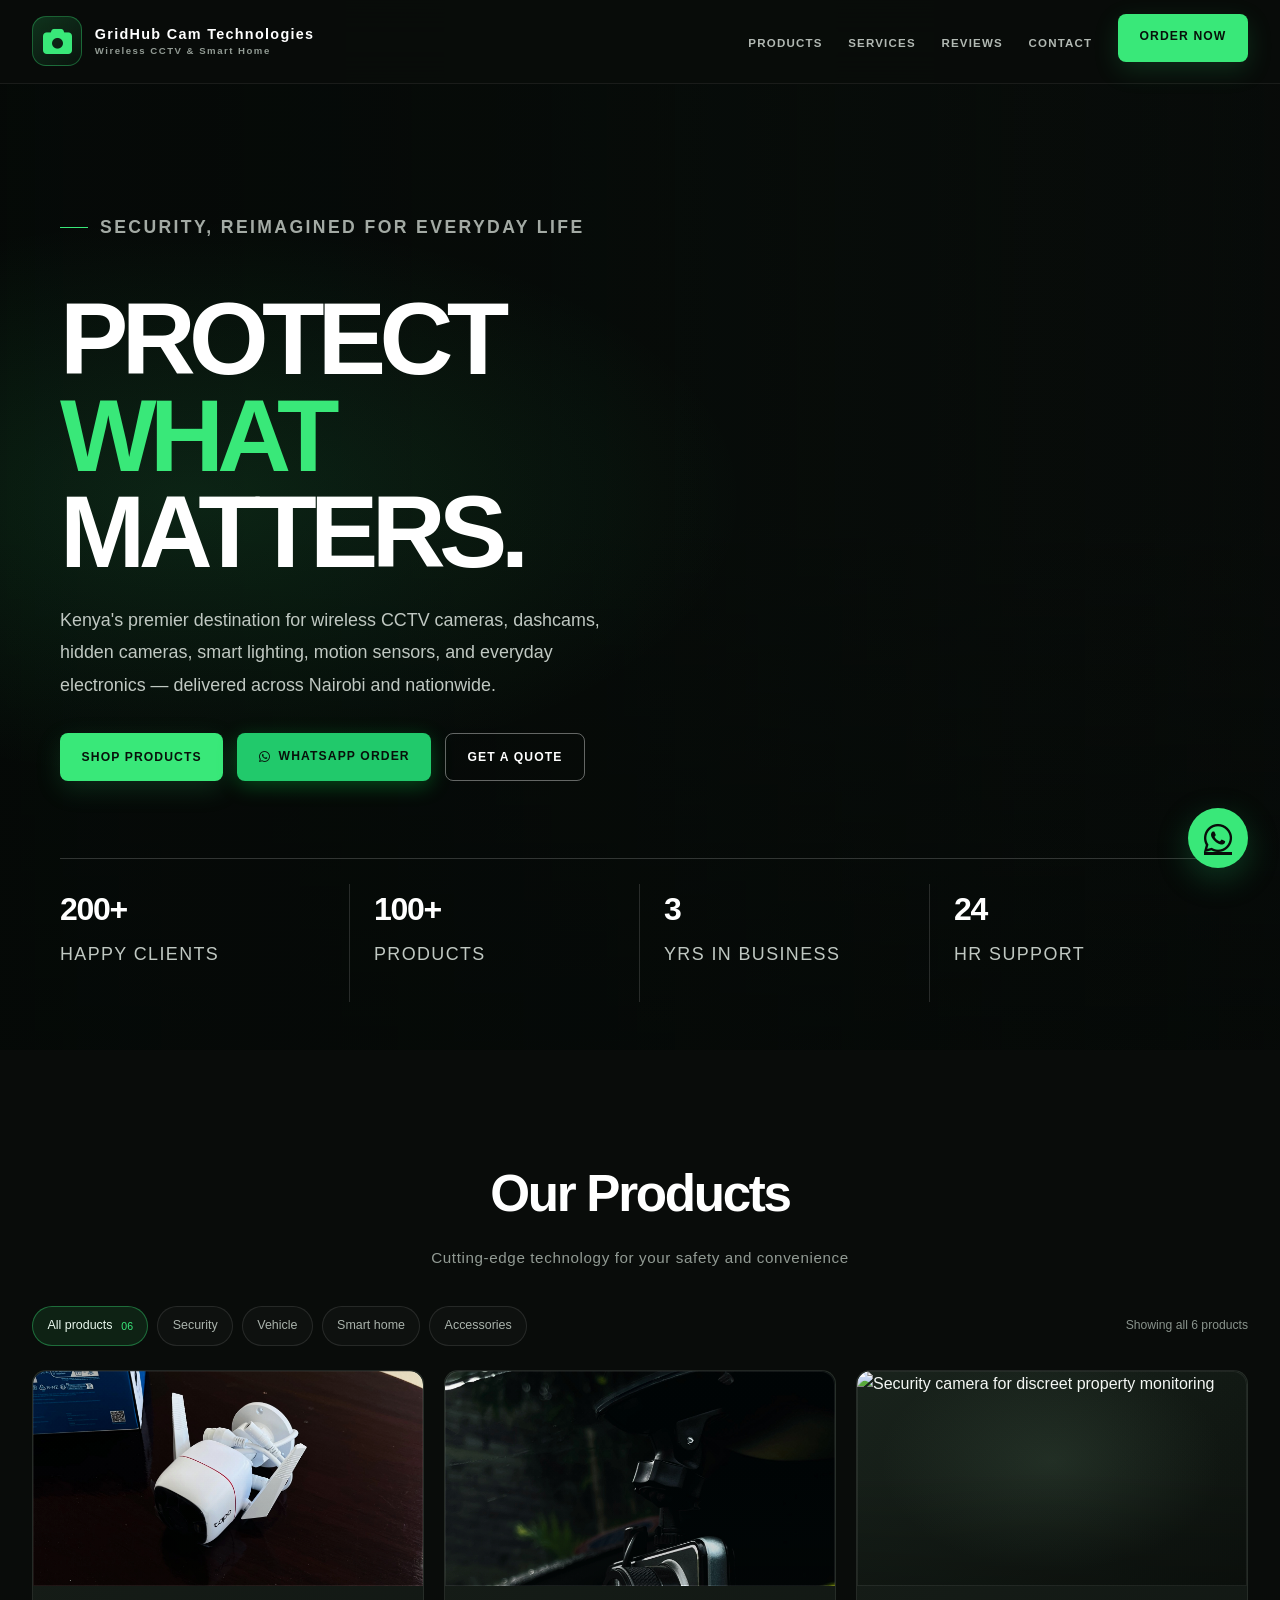
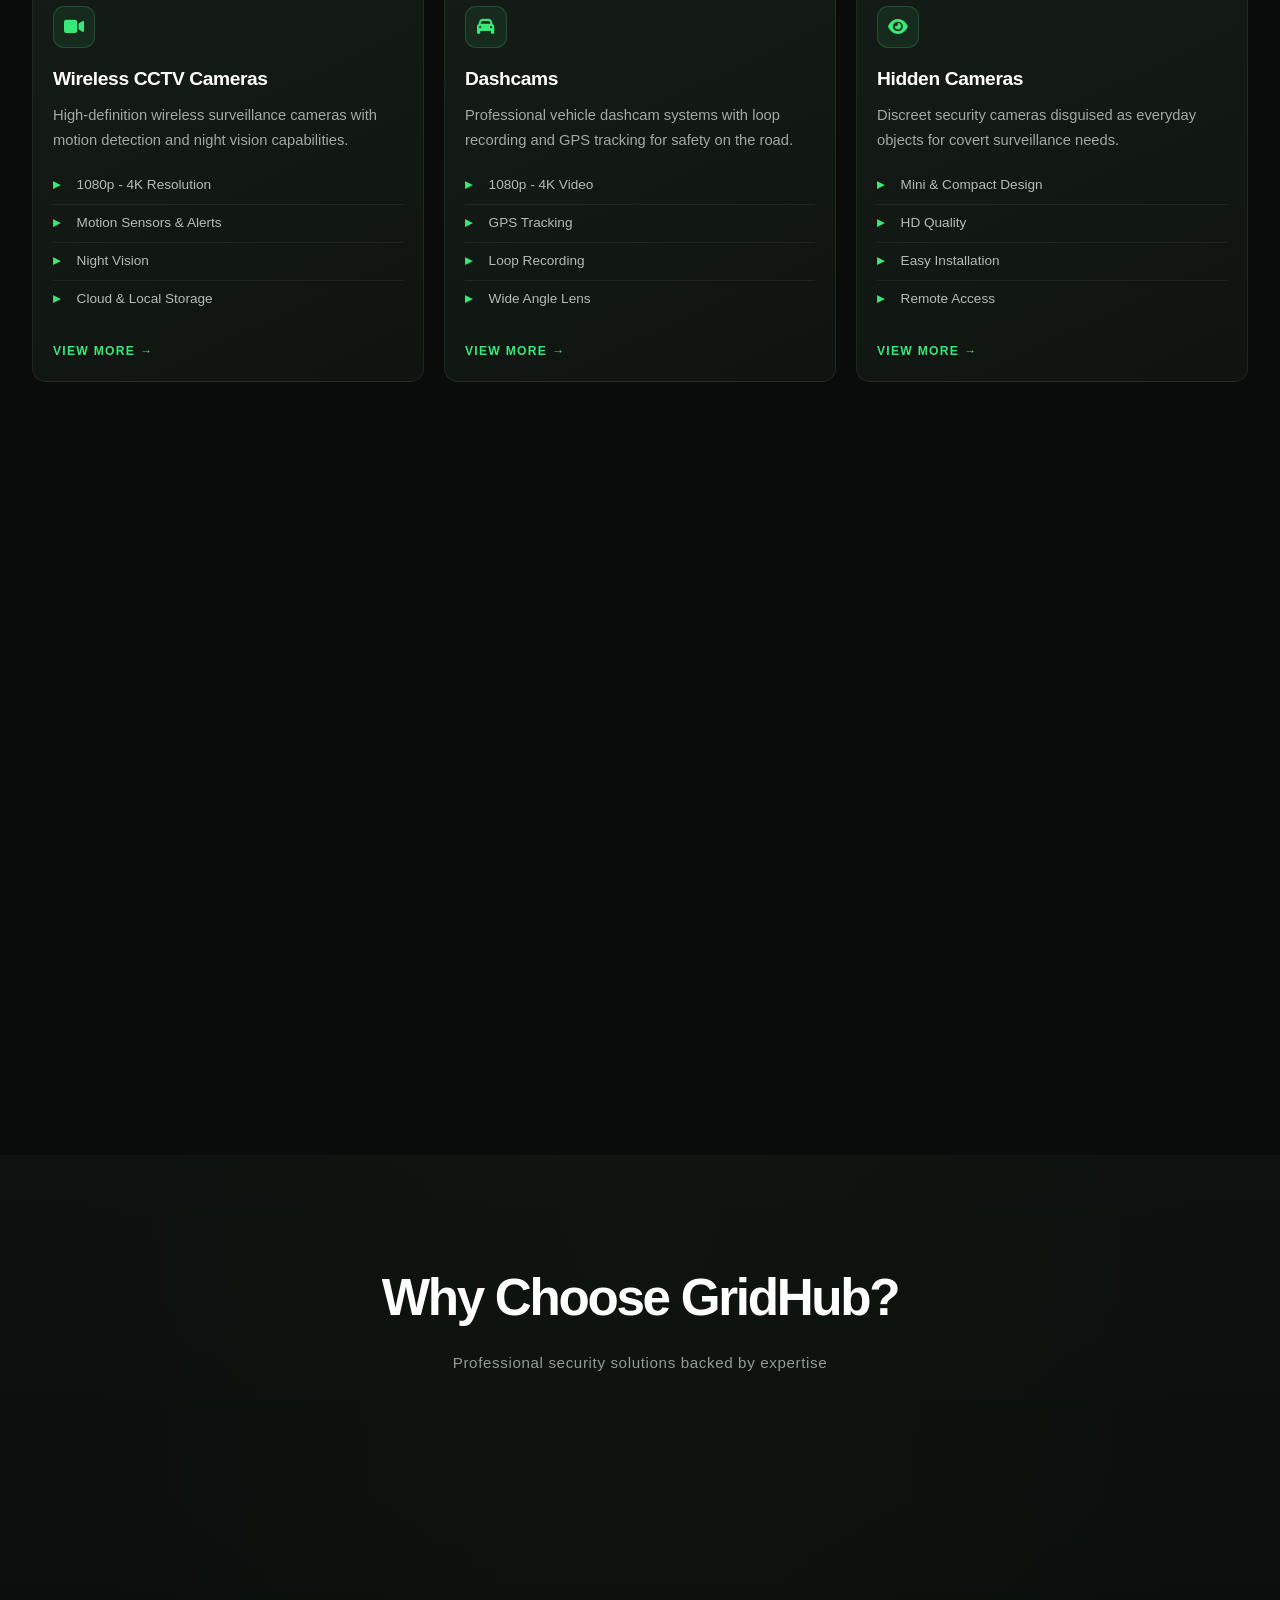
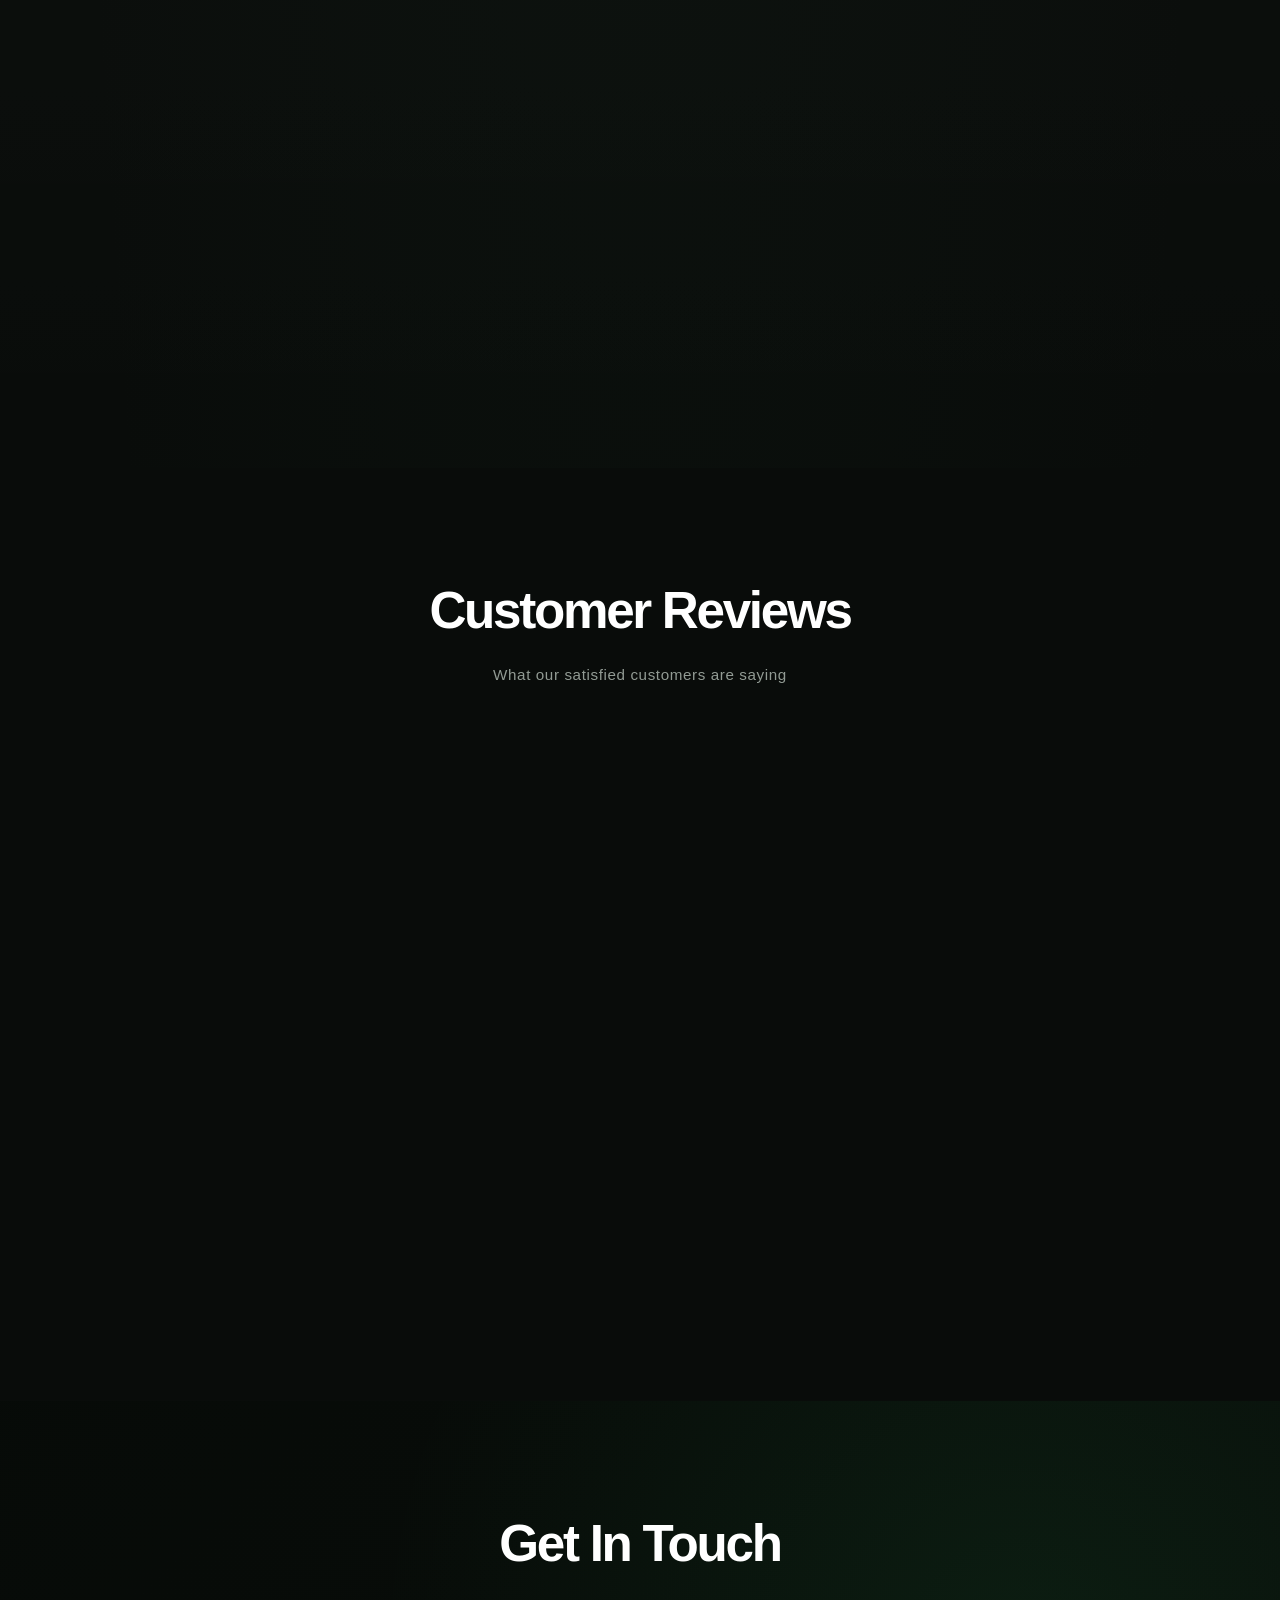
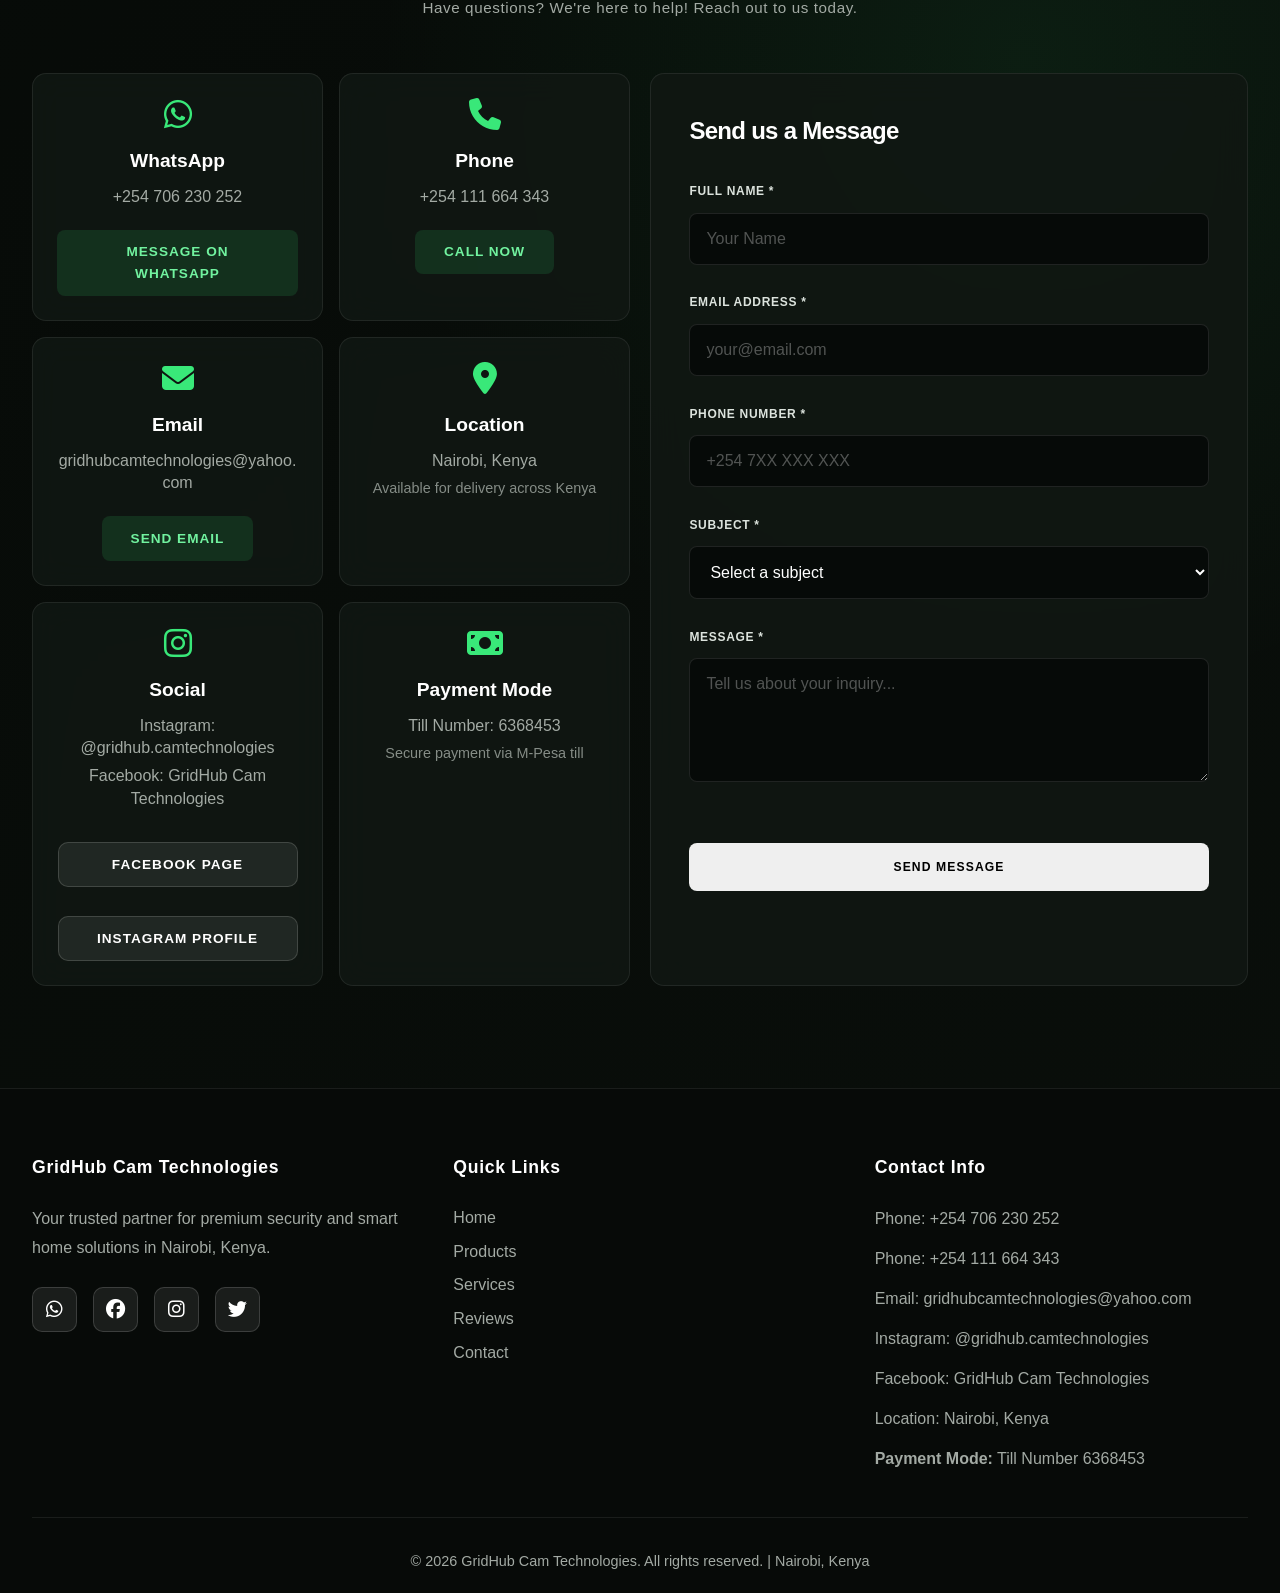
==== index.html @ 7aa8f696 "added my second number on the footer" ====
<!DOCTYPE html>
<html lang="en">
<head>
    <meta charset="UTF-8">
    <meta name="viewport" content="width=device-width, initial-scale=1.0">
    <meta name="description" content="GridHub Cam Technologies - Premium Wireless CCTV Cameras, Dashcams, Hidden Cameras, Smart Lights & Security Solutions in Nairobi, Kenya">
    <meta name="keywords" content="CCTV cameras, dashcams, hidden cameras, smart lights, security solutions, Nairobi Kenya">
    <meta name="author" content="GridHub Cam Technologies">
    <link rel="stylesheet" href="css/style.css">
    <link rel="stylesheet" href="https://cdnjs.cloudflare.com/ajax/libs/font-awesome/6.4.0/css/all.min.css">
    <title>GridHub Cam Technologies - Premium Security Solutions | Nairobi, Kenya</title>
</head>
<body>
    <!-- Navigation Bar -->
    <nav class="navbar">
        <div class="nav-container">
            <div class="logo">
                <div class="logo-box">
                    <i class="fas fa-camera"></i>
                </div>
                <span>GridHub Cam Technologies<br><small>Wireless CCTV & Smart Home</small></span>
            </div>
            <p class="nav-tagline">ALWAYS AVAILABLE ON CALL AND OTHER SOCIAL MEDIA CHANNELS</p>
            <ul class="nav-menu">
                <li><a href="#products" class="nav-link">PRODUCTS</a></li>
                <li><a href="#services" class="nav-link">SERVICES</a></li>
                <li><a href="#reviews" class="nav-link">REVIEWS</a></li>
                <li><a href="#contact" class="nav-link">CONTACT</a></li>
                <li><a href="https://wa.me/254706230252?text=Hi%20GridHub%20Cam%20Technologies,%20I%20am%20interested%20in%20your%20premium%20security%20products.%20Could%20you%20please%20send%20me%20more%20information%20about%20your%20latest%20offerings%20and%20pricing?" target="_blank" class="btn btn-order">ORDER NOW</a></li>
            </ul>
            <div class="hamburger">
                <span></span>
                <span></span>
                <span></span>
            </div>
        </div>
    </nav>

    <!-- Hero Section -->
    <section id="home" class="hero">
        <div class="hero-content">
            <p class="hero-eyebrow"><span></span> SECURITY, REIMAGINED FOR EVERYDAY LIFE</p>
            <h1>PROTECT<br><span>WHAT</span><br>MATTERS.</h1>
            <p>Kenya's premier destination for wireless CCTV cameras, dashcams, hidden cameras, smart lighting, motion sensors, and everyday electronics — delivered across Nairobi and nationwide.</p>
            <div class="hero-buttons">
                <button class="btn btn-shop">SHOP PRODUCTS</button>
                <a href="https://wa.me/254706230252?text=Hi%20GridHub%20Cam%20Technologies,%20I%20am%20interested%20in%20your%20wireless%20CCTV%20cameras,%20dashcams,%20and%20smart%20security%20solutions.%20Could%20you%20please%20share%20your%20product%20catalog%20and%20best%20pricing%20options?" target="_blank" class="btn btn-whatsapp">
                    <i class="fab fa-whatsapp"></i> WHATSAPP ORDER
                </a>
                <button class="btn btn-quote" onclick="scrollToSection('contact')">GET A QUOTE</button>
            </div>
        </div>
        <div class="hero-stats">
            <div class="stat">
                <h3>200+</h3>
                <p>HAPPY CLIENTS</p>
            </div>
            <div class="stat">
                <h3>100+</h3>
                <p>PRODUCTS</p>
            </div>
            <div class="stat">
                <h3>3</h3>
                <p>YRS IN BUSINESS</p>
            </div>
            <div class="stat">
                <h3>24</h3>
                <p>HR SUPPORT</p>
            </div>
        </div>
    </section>

    <!-- Products Section -->
    <section id="products" class="products">
        <h2>Our Products</h2>
        <p class="section-subtitle">Cutting-edge technology for your safety and convenience</p>

        <div class="product-filters" role="group" aria-label="Filter products by category">
            <button type="button" class="product-filter active" data-filter="all" aria-pressed="true">All products <span>06</span></button>
            <button type="button" class="product-filter" data-filter="security" aria-pressed="false">Security</button>
            <button type="button" class="product-filter" data-filter="vehicle" aria-pressed="false">Vehicle</button>
            <button type="button" class="product-filter" data-filter="smart-home" aria-pressed="false">Smart home</button>
            <button type="button" class="product-filter" data-filter="accessories" aria-pressed="false">Accessories</button>
            <p class="product-filter-status" aria-live="polite">Showing all 6 products</p>
        </div>

        <div class="products-grid" id="productGrid">
            <!-- Product 1: Wireless CCTV -->
            <a href="products/cctv-cameras.html" class="product-card product-link" data-product-category="security">
                <div class="product-card-image">
                    <img src="images/outdoor security wifi camera.jpeg" alt="Outdoor wireless security camera" loading="lazy">
                </div>
                <div class="product-icon">
                    <i class="fas fa-video"></i>
                </div>
                <h3>Wireless CCTV Cameras</h3>
                <p>High-definition wireless surveillance cameras with motion detection and night vision capabilities.</p>
                <ul>
                    <li>1080p - 4K Resolution</li>
                    <li>Motion Sensors & Alerts</li>
                    <li>Night Vision</li>
                    <li>Cloud & Local Storage</li>
                </ul>
                <div class="view-more">VIEW MORE →</div>
            </a>

            <!-- Product 2: Dashcams -->
            <a href="products/dashcams.html" class="product-card product-link" data-product-category="vehicle">
                <div class="product-card-image">
                    <img src="images/balhuo screen dashcam.jpeg" alt="Balhuo screen dashcam" loading="lazy">
                </div>
                <div class="product-icon">
                    <i class="fas fa-car"></i>
                </div>
                <h3>Dashcams</h3>
                <p>Professional vehicle dashcam systems with loop recording and GPS tracking for safety on the road.</p>
                <ul>
                    <li>1080p - 4K Video</li>
                    <li>GPS Tracking</li>
                    <li>Loop Recording</li>
                    <li>Wide Angle Lens</li>
                </ul>
                <div class="view-more">VIEW MORE →</div>
            </a>

            <!-- Product 3: Hidden Cameras -->
            <a href="products/hidden-cameras.html" class="product-card product-link" data-product-category="security">
                <div class="product-card-image">
                    <img src="https://images.unsplash.com/photo-1557597774-9d273605dfa9?auto=format&amp;fit=crop&amp;w=900&amp;q=85" alt="Security camera for discreet property monitoring" loading="lazy">
                </div>
                <div class="product-icon">
                    <i class="fas fa-eye"></i>
                </div>
                <h3>Hidden Cameras</h3>
                <p>Discreet security cameras disguised as everyday objects for covert surveillance needs.</p>
                <ul>
                    <li>Mini & Compact Design</li>
                    <li>HD Quality</li>
                    <li>Easy Installation</li>
                    <li>Remote Access</li>
                </ul>
                <div class="view-more">VIEW MORE →</div>
            </a>

            <!-- Product 4: Smart Lights -->
            <a href="products/smart-lights.html" class="product-card product-link" data-product-category="smart-home">
                <div class="product-card-image">
                    <img src="https://images.unsplash.com/photo-1513506003901-1e6a229e2d15?auto=format&amp;fit=crop&amp;w=900&amp;q=85" alt="Modern interior illuminated by smart lighting" loading="lazy">
                </div>
                <div class="product-icon">
                    <i class="fas fa-lightbulb"></i>
                </div>
                <h3>Smart Lights & Sensors</h3>
                <p>Intelligent lighting solutions with motion sensors and smart home integration.</p>
                <ul>
                    <li>Motion Detection</li>
                    <li>RGB Color Control</li>
                    <li>Schedule Control</li>
                    <li>Energy Efficient</li>
                </ul>
                <div class="view-more">VIEW MORE →</div>
            </a>

            <!-- Product 5: Electronics -->
            <a href="products/electronics.html" class="product-card product-link" data-product-category="accessories">
                <div class="product-card-image">
                    <img src="images/magnetic car wireless charger.jpeg" alt="Magnetic wireless car charger" loading="lazy">
                </div>
                <div class="product-icon">
                    <i class="fas fa-microchip"></i>
                </div>
                <h3>General Electronics</h3>
                <p>Quality electronic components, cables, and accessories for all your tech needs.</p>
                <ul>
                    <li>Cables & Adapters</li>
                    <li>Power Supplies</li>
                    <li>Installation Hardware</li>
                    <li>Phone Holders and Car Mounts</li>
                    <li>Accessories</li>
                </ul>
                <div class="view-more">VIEW MORE →</div>
            </a>

            <!-- Product 6: Motion Sensors -->
            <a href="products/motion-sensors.html" class="product-card product-link" data-product-category="security">
                <div class="product-card-image">
                    <img src="https://images.unsplash.com/photo-1558002038-1055907df827?auto=format&amp;fit=crop&amp;w=900&amp;q=85" alt="Smart home security and motion detection system" loading="lazy">
                </div>
                <div class="product-icon">
                    <i class="fas fa-radiation"></i>
                </div>
                <h3>Motion Sensors</h3>
                <p>Advanced PIR motion sensors for automated security and smart home applications.</p>
                <ul>
                    <li>Real-time Detection</li>
                    <li>Adjustable Sensitivity</li>
                    <li>Low Power Consumption</li>
                    <li>WiFi Enabled</li>
                </ul>
                <div class="view-more">VIEW MORE →</div>
            </a>
        </div>
    </section>

    <!-- Services Section -->
    <section id="services" class="services">
        <h2>Why Choose GridHub?</h2>
        <p class="section-subtitle">Professional security solutions backed by expertise</p>
        
        <div class="services-grid">
            <div class="service-card">
                <i class="fas fa-shield-alt"></i>
                <h3>Premium Quality</h3>
                <p>We source only the best quality cameras and electronics from trusted manufacturers worldwide.</p>
            </div>

            <div class="service-card">
                <i class="fas fa-tools"></i>
                <h3>Expert Installation</h3>
                <p>Our team provides professional guidance and installation support for all your security needs.</p>
            </div>

            <div class="service-card">
                <i class="fas fa-headset"></i>
                <h3>24/7 Support</h3>
                <p>Available 24 hours a day via WhatsApp, Email, and Phone for all your questions and concerns.</p>
            </div>

            <div class="service-card">
                <i class="fas fa-money-bill-wave"></i>
                <h3>Best Prices</h3>
                <p>Competitive pricing in Nairobi without compromising on quality or customer service.</p>
            </div>

            <div class="service-card">
                <i class="fas fa-truck"></i>
                <h3>Fast Delivery</h3>
                <p>Quick delivery across Nairobi and nationwide with reliable logistics partners.</p>
            </div>

            <div class="service-card">
                <i class="fas fa-certificate"></i>
                <h3>Warranty & Support</h3>
                <p>All products come with warranty and after-sales support from our experienced team.</p>
            </div>
        </div>
    </section>

    <!-- Reviews Section -->
    <section id="reviews" class="reviews">
        <h2>Customer Reviews</h2>
        <p class="section-subtitle">What our satisfied customers are saying</p>
        
        <div class="reviews-grid">
            <div class="review-card">
                <div class="stars">
                    <i class="fas fa-star"></i>
                    <i class="fas fa-star"></i>
                    <i class="fas fa-star"></i>
                    <i class="fas fa-star"></i>
                    <i class="fas fa-star"></i>
                </div>
                <p class="review-text">"GridHub provided excellent CCTV cameras for our business. Installation was smooth and customer support was amazing. Highly recommended!"</p>
                <p class="review-author">- James Kipchoge, Business Owner</p>
            </div>

            <div class="review-card">
                <div class="stars">
                    <i class="fas fa-star"></i>
                    <i class="fas fa-star"></i>
                    <i class="fas fa-star"></i>
                    <i class="fas fa-star"></i>
                    <i class="fas fa-star"></i>
                </div>
                <p class="review-text">"The dashcam quality is outstanding. Got it installed quickly and the GPS tracking feature has saved me multiple times. Best purchase!"</p>
                <p class="review-author">- Mary Mutua, Taxi Driver</p>
            </div>

            <div class="review-card">
                <div class="stars">
                    <i class="fas fa-star"></i>
                    <i class="fas fa-star"></i>
                    <i class="fas fa-star"></i>
                    <i class="fas fa-star"></i>
                    <i class="fas fa-star"></i>
                </div>
                <p class="review-text">"Smart lights and motion sensors work perfectly. The team at GridHub helped me set everything up. Very professional and reliable!"</p>
                <p class="review-author">- David Okonkwo, Homeowner</p>
            </div>

            <div class="review-card">
                <div class="stars">
                    <i class="fas fa-star"></i>
                    <i class="fas fa-star"></i>
                    <i class="fas fa-star"></i>
                    <i class="fas fa-star"></i>
                    <i class="fas fa-star"></i>
                </div>
                <p class="review-text">"I was hesitant to buy online, but GridHub's support team was incredibly helpful. They answered all my questions and delivered exactly what I needed."</p>
                <p class="review-author">- Susan Kariuki, Retail Shop Owner</p>
            </div>

            <div class="review-card">
                <div class="stars">
                    <i class="fas fa-star"></i>
                    <i class="fas fa-star"></i>
                    <i class="fas fa-star"></i>
                    <i class="fas fa-star"></i>
                    <i class="fas fa-star"></i>
                </div>
                <p class="review-text">"Best prices in Nairobi for security equipment. Quality is uncompromised and delivery is fast. Will definitely order again!"</p>
                <p class="review-author">- Peter Mwangi, Corporate Manager</p>
            </div>

            <div class="review-card">
                <div class="stars">
                    <i class="fas fa-star"></i>
                    <i class="fas fa-star"></i>
                    <i class="fas fa-star"></i>
                    <i class="fas fa-star"></i>
                    <i class="fas fa-star"></i>
                </div>
                <p class="review-text">"Hidden cameras are exactly as described. Perfect for security purposes. GridHub team is knowledgeable and trustworthy. 5 stars!"</p>
                <p class="review-author">- Grace Njoroge, Property Manager</p>
            </div>
        </div>
    </section>

    <!-- Contact Section -->
    <section id="contact" class="contact">
        <h2>Get In Touch</h2>
        <p class="section-subtitle">Have questions? We're here to help! Reach out to us today.</p>
        
        <div class="contact-wrapper">
            <!-- Contact Info -->
            <div class="contact-info">
                <div class="info-card">
                    <i class="fab fa-whatsapp"></i>
                    <h4>WhatsApp</h4>
                    <p>+254 706 230 252</p>
                    <a href="https://wa.me/254706230252?text=Hi%20GridHub%20Cam%20Technologies,%20I%20am%20very%20interested%20in%20your%20security%20products%20and%20services.%20I%20would%20like%20to%20know%20more%20about%20your%20offerings,%20installation%20options,%20and%20current%20promotions.%20Thank%20you!" target="_blank" class="contact-link">Message on WhatsApp</a>
                </div>

                <div class="info-card">
                    <i class="fas fa-phone"></i>
                    <h4>Phone</h4>
                    <p>+254 111 664 343</p>
                    <a href="tel:+254111664343" target="_self" aria-label="Call +254 111 664 343" class="contact-link">Call Now</a>
                </div>

                <div class="info-card">
                    <i class="fas fa-envelope"></i>
                    <h4>Email</h4>
                    <p>gridhubcamtechnologies@yahoo.com</p>
                    <a href="mailto:gridhubcamtechnologies@yahoo.com" class="contact-link">Send Email</a>
                </div>

                <div class="info-card">
                    <i class="fas fa-map-marker-alt"></i>
                    <h4>Location</h4>
                    <p>Nairobi, Kenya</p>
                    <p class="info-text">Available for delivery across Kenya</p>
                </div>

                <div class="info-card">
                    <i class="fab fa-instagram"></i>
                    <h4>Social</h4>
                    <p>Instagram: @gridhub.camtechnologies</p>
                    <p>Facebook: GridHub Cam Technologies</p>
                    <div class="social-links">
                        <a href="https://facebook.com/GridHubCamTechnologies" target="_blank" class="contact-link">Facebook Page</a>
                        <a href="https://instagram.com/gridhub.camtechnologies" target="_blank" class="contact-link">Instagram Profile</a>
                    </div>
                </div>

                <div class="info-card">
                    <i class="fas fa-money-bill"></i>
                    <h4>Payment Mode</h4>
                    <p>Till Number: 6368453</p>
                    <p class="info-text">Secure payment via M-Pesa till</p>
                </div>
            </div>

            <!-- Contact Form -->
            <div class="contact-form-container">
                <h3>Send us a Message</h3>
                <form class="contact-form" id="enquiryForm">
                    <div class="form-group">
                        <label for="name">Full Name *</label>
                        <input type="text" id="name" name="name" placeholder="Your Name" required>
                    </div>

                    <div class="form-group">
                        <label for="email">Email Address *</label>
                        <input type="email" id="email" name="email" placeholder="your@email.com" required>
                    </div>

                    <div class="form-group">
                        <label for="phone">Phone Number *</label>
                        <input type="tel" id="phone" name="phone" placeholder="+254 7XX XXX XXX" required>
                    </div>

                    <div class="form-group">
                        <label for="subject">Subject *</label>
                        <select id="subject" name="subject" required>
                            <option value="">Select a subject</option>
                            <option value="product-inquiry">Product Inquiry</option>
                            <option value="bulk-order">Bulk Order</option>
                            <option value="installation">Installation Support</option>
                            <option value="technical-support">Technical Support</option>
                            <option value="general-inquiry">General Inquiry</option>
                        </select>
                    </div>

                    <div class="form-group">
                        <label for="message">Message *</label>
                        <textarea id="message" name="message" rows="5" placeholder="Tell us about your inquiry..." required></textarea>
                    </div>

                    <button type="submit" class="btn btn-submit">SEND MESSAGE</button>
                    <div class="form-message" id="formMessage"></div>
                </form>
            </div>
        </div>
    </section>

    <!-- Footer -->
    <footer class="footer">
        <div class="footer-content">
            <div class="footer-section">
                <h4>GridHub Cam Technologies</h4>
                <p>Your trusted partner for premium security and smart home solutions in Nairobi, Kenya.</p>
                <div class="social-links">
                    <a href="https://wa.me/254706230252" target="_blank" title="WhatsApp"><i class="fab fa-whatsapp"></i></a>
                    <a href="https://facebook.com/GridHubCamTechnologies" target="_blank" title="Facebook"><i class="fab fa-facebook"></i></a>
                    <a href="https://instagram.com/gridhub.camtechnologies" target="_blank" title="Instagram"><i class="fab fa-instagram"></i></a>
                    <a href="https://twitter.com" target="_blank" title="Twitter"><i class="fab fa-twitter"></i></a>
                </div>
            </div>
            <div class="footer-section">
                <h4>Quick Links</h4>
                <ul>
                    <li><a href="index.html">Home</a></li>
                    <li><a href="index.html#products">Products</a></li>
                    <li><a href="index.html#services">Services</a></li>
                    <li><a href="index.html#reviews">Reviews</a></li>
                    <li><a href="index.html#contact">Contact</a></li>
                </ul>
            </div>
            <div class="footer-section">
                <h4>Contact Info</h4>
                <p>Phone: +254 706 230 252</p>
                <p>Phone: +254 111 664 343</p>
                <p>Email: gridhubcamtechnologies@yahoo.com</p>
                <p>Instagram: @gridhub.camtechnologies</p>
                <p>Facebook: GridHub Cam Technologies</p>
                <p>Location: Nairobi, Kenya</p>
                <p><strong>Payment Mode:</strong> Till Number 6368453</p>
            </div>
        </div>
        <div class="footer-bottom">
            <p>&copy; 2026 GridHub Cam Technologies. All rights reserved. | Nairobi, Kenya</p>
        </div>
    </footer>

    <!-- Scroll to Top Button -->
    <button class="scroll-top" id="scrollTopBtn">
        <i class="fas fa-arrow-up"></i>
    </button>

    <!-- WhatsApp Chat Button -->
    <a href="https://wa.me/254706230252?text=Hi%20GridHub%20Cam%20Technologies,%20I%20am%20interested%20in%20your%20premium%20wireless%20CCTV,%20dashcams,%20and%20smart%20home%20solutions.%20Please%20share%20your%20latest%20products%20and%20pricing.%20Thank%20you!" target="_blank" class="whatsapp-chat">
        <i class="fab fa-whatsapp"></i>
    </a>

    <script src="js/script.js"></script>
</body>
</html>
---- css/style.css ----
/* ==================== GLOBAL STYLES ==================== */
* {
    margin: 0;
    padding: 0;
    box-sizing: border-box;
}

:root {
    --text-light: #ffffff;
    --text-gray: #808080;
    --background: #0a0a0a;
    --card-bg: #1a1a1a;
    --accent-color: #00d946;
    --secondary-color: #0a0e27;
    --shadow: 0 15px 35px rgba(0, 0, 0, 0.8);
    --transition: all 0.3s ease;
}

html {
    scroll-behavior: smooth;
}

body {
    font-family: 'Segoe UI', Tahoma, Geneva, Verdana, sans-serif;
    line-height: 1.6;
    color: var(--text-light);
    background-color: var(--background);
    overflow-x: hidden;
}

/* ==================== NAVIGATION BAR ==================== */
.navbar {
    position: sticky;
    top: 0;
    z-index: 1000;
    background: rgba(10, 10, 10, 0.98);
    backdrop-filter: blur(10px);
    border-bottom: 1px solid rgba(255, 255, 255, 0.05);
    padding: 1rem 2rem;
    animation: slideDown 0.5s ease;
}

@keyframes slideDown {
    from {
        transform: translateY(-100%);
        opacity: 0;
    }
    to {
        transform: translateY(0);
        opacity: 1;
    }
}

.nav-container {
    max-width: 1400px;
    margin: 0 auto;
    display: flex;
    justify-content: space-between;
    align-items: center;
    gap: 2rem;
}

.logo {
    display: flex;
    align-items: center;
    gap: 0.8rem;
    cursor: pointer;
    transition: var(--transition);
    flex-shrink: 0;
}

.logo-box {
    width: 50px;
    height: 50px;
    background: rgba(255, 255, 255, 0.08);
    border: 1.5px solid rgba(255, 255, 255, 0.2);
    border-radius: 8px;
    display: flex;
    align-items: center;
    justify-content: center;
    font-size: 1.8rem;
    color: var(--text-light);
}

.logo span {
    color: var(--text-light);
    font-size: 1rem;
    font-weight: 800;
    letter-spacing: 2px;
    line-height: 1.2;
}

.logo small {
    font-size: 0.6rem;
    color: var(--text-gray);
    display: block;
    letter-spacing: 1px;
    margin-top: 0.1rem;
}

.logo:hover {
    transform: scale(1.02);
}

.nav-tagline {
    color: var(--text-gray);
    font-size: 0.8rem;
    letter-spacing: 1.5px;
    text-transform: uppercase;
    flex-grow: 1;
    text-align: center;
}

.nav-menu {
    display: flex;
    list-style: none;
    gap: 2.5rem;
    align-items: center;
}

.nav-link {
    color: var(--text-gray);
    text-decoration: none;
    font-weight: 600;
    font-size: 0.8rem;
    position: relative;
    transition: var(--transition);
    text-transform: uppercase;
    letter-spacing: 1.5px;
}

.nav-link:hover {
    color: var(--text-light);
}

.btn-order {
    background: var(--text-light);
    color: var(--background);
    padding: 0.6rem 1.4rem;
    border-radius: 50px;
    font-weight: 700;
    text-transform: uppercase;
    letter-spacing: 1px;
    font-size: 0.75rem;
    cursor: pointer;
    transition: var(--transition);
    border: none;
}

.btn-order:hover {
    transform: translateY(-2px);
    box-shadow: 0 5px 15px rgba(255, 255, 255, 0.2);
}

.hamburger {
    display: none;
    flex-direction: column;
    cursor: pointer;
}

.hamburger span {
    width: 25px;
    height: 3px;
    background-color: var(--text-light);
    margin: 5px 0;
    border-radius: 3px;
    transition: var(--transition);
}

.hamburger.active span:nth-child(1) {
    transform: rotate(45deg) translate(10px, 10px);
}

.hamburger.active span:nth-child(2) {
    opacity: 0;
}

.hamburger.active span:nth-child(3) {
    transform: rotate(-45deg) translate(7px, -7px);
}

/* ==================== HERO SECTION ==================== */
.hero {
    background: linear-gradient(135deg, rgba(10, 10, 10, 0.95), rgba(15, 15, 15, 0.95)),
                url('https://images.unsplash.com/photo-1558618666-fcd25c85cd64?ixlib=rb-4.0.3&auto=format&fit=crop&w=1600&q=80');
    background-size: cover;
    background-position: center;
    background-attachment: fixed;
    min-height: 100vh;
    display: flex;
    flex-direction: column;
    align-items: flex-start;
    justify-content: center;
    padding: 5rem 2rem;
    color: var(--text-light);
    position: relative;
    overflow: hidden;
}

.hero::before {
    content: '';
    position: absolute;
    top: 0;
    left: 0;
    right: 0;
    bottom: 0;
    background: radial-gradient(circle at 20% 50%, rgba(0, 0, 0, 0.3), transparent 50%);
    pointer-events: none;
}

.hero-content {
    max-width: 1200px;
    margin: 0 auto;
    width: 100%;
    position: relative;
    z-index: 1;
    animation: fadeInUp 1.2s ease;
}

@keyframes fadeInUp {
    from {
        opacity: 0;
        transform: translateY(50px);
    }
    to {
        opacity: 1;
        transform: translateY(0);
    }
}

.hero h1 {
    font-size: 6rem;
    font-weight: 900;
    margin-bottom: 2rem;
    line-height: 0.9;
    letter-spacing: -3px;
    text-transform: uppercase;
}

.hero p {
    font-size: 1.1rem;
    margin-bottom: 3rem;
    color: var(--text-gray);
    line-height: 1.8;
    max-width: 600px;
}

.hero-buttons {
    display: flex;
    gap: 1.5rem;
    margin-bottom: 5rem;
    flex-wrap: wrap;
}

.hero-stats {
    display: grid;
    grid-template-columns: repeat(4, 1fr);
    gap: 3rem;
    position: relative;
    z-index: 1;
    max-width: 1200px;
    margin: 0 auto;
    width: 100%;
}

.stat h3 {
    font-size: 3rem;
    font-weight: 900;
    color: var(--text-light);
    margin-bottom: 0.5rem;
}

.stat p {
    color: var(--text-gray);
    font-size: 0.8rem;
    text-transform: uppercase;
    letter-spacing: 2px;
}

/* ==================== BUTTONS ==================== */
.btn {
    padding: 0.9rem 1.8rem;
    border: none;
    border-radius: 50px;
    font-size: 0.9rem;
    font-weight: 700;
    cursor: pointer;
    transition: var(--transition);
    text-decoration: none;
    display: inline-block;
    text-align: center;
    text-transform: uppercase;
    letter-spacing: 1.5px;
    position: relative;
    overflow: hidden;
}

.btn::before {
    content: '';
    position: absolute;
    top: 0;
    left: -100%;
    width: 100%;
    height: 100%;
    background: rgba(255, 255, 255, 0.1);
    transition: left 0.3s ease;
    z-index: -1;
}

.btn:hover::before {
    left: 100%;
}

.btn-shop {
    background: var(--text-light);
    color: var(--background);
    box-shadow: 0 5px 20px rgba(0, 0, 0, 0.4);
}

.btn-shop:hover {
    transform: translateY(-3px);
    box-shadow: 0 8px 25px rgba(255, 255, 255, 0.15);
}

.btn-whatsapp {
    background: var(--accent-color);
    color: var(--background);
    box-shadow: 0 5px 20px rgba(0, 217, 70, 0.3);
    display: flex;
    align-items: center;
    gap: 0.5rem;
}

.btn-whatsapp:hover {
    transform: translateY(-3px);
    box-shadow: 0 8px 30px rgba(0, 217, 70, 0.4);
}

.btn-quote {
    background: transparent;
    color: var(--text-light);
    border: 2px solid var(--text-light);
}

.btn-quote:hover {
    background: var(--text-light);
    color: var(--background);
    transform: translateY(-3px);
    box-shadow: 0 5px 20px rgba(0, 0, 0, 0.3);
}

.btn-submit {
    width: 100%;
}

/* ==================== PRODUCTS SECTION ==================== */
.products {
    padding: 6rem 2rem;
    background: var(--background);
    max-width: 1400px;
    margin: 0 auto;
    position: relative;
}

.products h2 {
    font-size: 3.5rem;
    text-align: center;
    margin-bottom: 0.5rem;
    color: var(--text-light);
    font-weight: 900;
    letter-spacing: -1px;
    text-transform: uppercase;
}

.section-subtitle {
    text-align: center;
    color: var(--text-gray);
    margin-bottom: 4rem;
    font-size: 1.1rem;
    text-transform: uppercase;
    letter-spacing: 2px;
}

.products-grid {
    display: grid;
    grid-template-columns: repeat(auto-fit, minmax(320px, 1fr));
    gap: 2.5rem;
}

.product-card {
    background: var(--card-bg);
    border: 1px solid rgba(255, 255, 255, 0.08);
    border-radius: 12px;
    padding: 2.5rem;
    text-align: center;
    transition: var(--transition);
    backdrop-filter: blur(10px);
    position: relative;
    overflow: hidden;
}

.product-card-image {
    height: 190px;
    margin: -2.5rem -2.5rem 2rem;
    overflow: hidden;
    background: radial-gradient(circle at center, #202020, #101010 75%);
    border-bottom: 1px solid rgba(255, 255, 255, 0.08);
}

.product-card-image img {
    width: 100%;
    height: 100%;
    display: block;
    object-fit: contain;
    padding: 0.6rem;
    transition: transform 0.5s ease;
}

.product-card:hover .product-card-image img {
    transform: scale(1.05);
}

.product-card:hover {
    border-color: rgba(255, 255, 255, 0.2);
    transform: translateY(-10px);
    box-shadow: 0 15px 40px rgba(0, 0, 0, 0.5);
}

.product-icon {
    font-size: 3.5rem;
    color: var(--text-light);
    margin-bottom: 1.5rem;
    transition: var(--transition);
}

.product-card:hover .product-icon {
    transform: scale(1.1) rotate(5deg);
}

.product-card h3 {
    color: var(--text-light);
    margin-bottom: 1rem;
    font-size: 1.5rem;
    font-weight: 700;
}

.product-card p {
    color: var(--text-gray);
    margin-bottom: 1.5rem;
    line-height: 1.8;
}

.product-card ul {
    list-style: none;
    text-align: left;
}

.product-card li {
    padding: 0.7rem 0;
    color: var(--text-gray);
    border-bottom: 1px solid rgba(255, 255, 255, 0.08);
    font-size: 0.95rem;
}

.product-card li:last-child {
    border-bottom: none;
}

.product-card li::before {
    content: "▸ ";
    color: var(--accent-color);
    font-weight: bold;
    margin-right: 0.8rem;
}

/* ==================== SERVICES SECTION ==================== */
.services {
    padding: 6rem 2rem;
    background: var(--background);
    max-width: 1400px;
    margin: 0 auto;
}

.services h2 {
    font-size: 3.5rem;
    text-align: center;
    margin-bottom: 0.5rem;
    color: var(--text-light);
    font-weight: 900;
    text-transform: uppercase;
}

.services-grid {
    display: grid;
    grid-template-columns: repeat(auto-fit, minmax(280px, 1fr));
    gap: 2.5rem;
    margin-top: 3rem;
}

.service-card {
    background: var(--card-bg);
    border: 1px solid rgba(255, 255, 255, 0.08);
    padding: 2.5rem;
    border-radius: 12px;
    text-align: center;
    transition: var(--transition);
    backdrop-filter: blur(10px);
}

.service-card:hover {
    border-color: rgba(255, 255, 255, 0.2);
    transform: translateY(-8px);
    box-shadow: 0 15px 40px rgba(0, 0, 0, 0.5);
}

.service-card i {
    font-size: 3rem;
    color: var(--accent-color);
    margin-bottom: 1rem;
}

.service-card h3 {
    color: var(--text-light);
    margin-bottom: 1rem;
    font-size: 1.3rem;
    font-weight: 700;
}

.service-card p {
    color: var(--text-gray);
    line-height: 1.8;
}

/* ==================== REVIEWS SECTION ==================== */
.reviews {
    padding: 6rem 2rem;
    background: var(--background);
    max-width: 1400px;
    margin: 0 auto;
}

.reviews h2 {
    font-size: 3.5rem;
    text-align: center;
    margin-bottom: 0.5rem;
    color: var(--text-light);
    font-weight: 900;
    text-transform: uppercase;
}

.reviews-grid {
    display: grid;
    grid-template-columns: repeat(auto-fit, minmax(320px, 1fr));
    gap: 2.5rem;
    margin-top: 3rem;
}

.review-card {
    background: var(--card-bg);
    padding: 2.5rem;
    border-radius: 12px;
    box-shadow: 0 5px 20px rgba(0, 0, 0, 0.4);
    transition: var(--transition);
    border: 1px solid rgba(255, 255, 255, 0.08);
    backdrop-filter: blur(10px);
    position: relative;
}

.review-card:hover {
    transform: translateY(-8px);
    border-color: rgba(255, 255, 255, 0.2);
    box-shadow: 0 15px 40px rgba(0, 0, 0, 0.5);
}

.stars {
    color: #ffffff;
    font-size: 1.3rem;
    margin-bottom: 1rem;
    letter-spacing: 2px;
}

.review-text {
    color: var(--text-gray);
    font-style: italic;
    margin-bottom: 1.5rem;
    line-height: 1.9;
}

.review-author {
    color: var(--text-light);
    font-weight: 700;
    text-transform: uppercase;
    letter-spacing: 1px;
    font-size: 0.9rem;
}

/* ==================== CONTACT SECTION ==================== */
.contact {
    padding: 6rem 2rem;
    background: linear-gradient(135deg, rgba(10, 10, 10, 0.95), rgba(15, 15, 15, 0.95)),
                url('https://images.unsplash.com/photo-1558618666-fcd25c85cd64?ixlib=rb-4.0.3&auto=format&fit=crop&w=1600&q=80');
    background-size: cover;
    background-position: center;
    background-attachment: fixed;
    color: var(--text-light);
    position: relative;
}

.contact::before {
    content: '';
    position: absolute;
    top: 0;
    left: 0;
    right: 0;
    bottom: 0;
    background: radial-gradient(circle at 80% 20%, rgba(0, 0, 0, 0.4), transparent 50%);
    pointer-events: none;
}

.contact h2 {
    font-size: 3.5rem;
    text-align: center;
    margin-bottom: 0.5rem;
    font-weight: 900;
    text-transform: uppercase;
    position: relative;
    z-index: 1;
}

.contact .section-subtitle {
    color: var(--text-gray);
    position: relative;
    z-index: 1;
}

.contact-wrapper {
    max-width: 1400px;
    margin: 0 auto;
    display: grid;
    grid-template-columns: 1fr 1fr;
    gap: 4rem;
    margin-top: 3rem;
    position: relative;
    z-index: 1;
}

.contact-info {
    display: grid;
    grid-template-columns: repeat(auto-fit, minmax(280px, 1fr));
    gap: 2.5rem;
    align-items: stretch;
    min-width: 0;
}

.info-card {
    background: rgba(26, 26, 26, 0.9);
    padding: 2rem;
    border-radius: 10px;
    text-align: center;
    backdrop-filter: blur(10px);
    border: 1px solid rgba(255, 255, 255, 0.08);
    transition: var(--transition);
}

.info-card:hover {
    background: rgba(26, 26, 26, 0.95);
    transform: translateY(-8px);
    border-color: rgba(255, 255, 255, 0.15);
    box-shadow: 0 10px 30px rgba(0, 0, 0, 0.4);
}

.info-card i {
    font-size: 3rem;
    color: var(--accent-color);
    margin-bottom: 1rem;
}

.info-card h4 {
    font-size: 1.3rem;
    margin-bottom: 0.8rem;
    color: var(--text-light);
    font-weight: 700;
}

.info-card p {
    margin: 0.5rem 0;
    color: var(--text-gray);
    overflow-wrap: anywhere;
    word-break: break-word;
}

.info-text {
    font-size: 0.9rem;
    opacity: 0.8;
}

.info-card .social-links {
    display: flex;
    flex-direction: column;
    gap: 0.8rem;
    align-items: center;
    justify-content: center;
    margin-top: 1rem;
}

.info-card .social-links a {
    display: block;
    width: 100%;
    max-width: 240px;
    padding: 0.7rem 1rem;
    text-align: center;
    font-size: 0.85rem;
    white-space: normal;
    box-sizing: border-box;
}

.info-card h4 {
    font-size: 1.2rem;
    margin-bottom: 0.6rem;
    color: var(--text-light);
    font-weight: 700;
}

.info-card p {
    margin: 0.35rem 0;
    color: var(--text-gray);
    line-height: 1.4;
}

.contact-link {
    display: inline-block;
    margin-top: 1rem;
    padding: 0.7rem 1.8rem;
    background: var(--accent-color);
    color: var(--background);
    text-decoration: none;
    border-radius: 50px;
    transition: var(--transition);
    font-weight: 700;
    text-transform: uppercase;
    letter-spacing: 1px;
    font-size: 0.85rem;
    box-shadow: 0 5px 15px rgba(0, 217, 70, 0.2);
}

.contact-link:hover {
    box-shadow: 0 8px 25px rgba(0, 217, 70, 0.3);
    transform: translateY(-3px);
}

/* ==================== CONTACT FORM ==================== */
.contact-form-container {
    background: rgba(26, 26, 26, 0.9);
    padding: 3rem;
    border-radius: 12px;
    backdrop-filter: blur(10px);
    border: 1px solid rgba(255, 255, 255, 0.08);
}

.contact-form-container h3 {
    font-size: 2rem;
    margin-bottom: 2rem;
    color: var(--text-light);
    font-weight: 700;
    text-transform: uppercase;
}

.contact-form {
    display: flex;
    flex-direction: column;
}

.form-group {
    margin-bottom: 1.8rem;
}

.form-group label {
    display: block;
    margin-bottom: 0.7rem;
    font-weight: 700;
    text-transform: uppercase;
    letter-spacing: 1px;
    font-size: 0.9rem;
    color: var(--text-light);
}

.form-group input,
.form-group textarea,
.form-group select {
    width: 100%;
    padding: 1rem;
    border: 1px solid rgba(255, 255, 255, 0.15);
    border-radius: 6px;
    font-family: inherit;
    font-size: 1rem;
    background: rgba(10, 10, 10, 0.7);
    color: var(--text-light);
    transition: var(--transition);
}

.form-group input::placeholder,
.form-group textarea::placeholder {
    color: rgba(255, 255, 255, 0.3);
}

.form-group input:focus,
.form-group textarea:focus,
.form-group select:focus {
    outline: none;
    background: rgba(10, 10, 10, 0.9);
    border-color: rgba(255, 255, 255, 0.3);
    box-shadow: 0 0 10px rgba(0, 0, 0, 0.3);
}

.form-group textarea {
    resize: vertical;
}

.btn-submit {
    margin-top: 1.5rem;
}

.form-message {
    margin-top: 1rem;
    padding: 1rem;
    border-radius: 6px;
    text-align: center;
    display: none;
    font-weight: 700;
    text-transform: uppercase;
    letter-spacing: 1px;
}

.form-message.success {
    display: block;
    background: rgba(0, 217, 70, 0.15);
    color: var(--accent-color);
    border: 2px solid var(--accent-color);
}

.form-message.error {
    display: block;
    background: rgba(239, 68, 68, 0.15);
    color: #ef4444;
    border: 2px solid #ef4444;
}

/* ==================== FOOTER ==================== */
.footer {
    background: var(--background);
    color: var(--text-light);
    padding: 4rem 2rem 1rem;
    border-top: 1px solid rgba(255, 255, 255, 0.08);
}

.footer-content {
    max-width: 1400px;
    margin: 0 auto;
    display: grid;
    grid-template-columns: repeat(auto-fit, minmax(280px, 1fr));
    gap: 3rem;
    margin-bottom: 2rem;
}

.footer-section h4 {
    margin-bottom: 1.5rem;
    color: var(--text-light);
    font-size: 1.1rem;
    font-weight: 700;
    text-transform: uppercase;
    letter-spacing: 1px;
}

.footer-section p {
    margin: 0.7rem 0;
    color: var(--text-gray);
    line-height: 1.8;
}

.footer-section ul {
    list-style: none;
}

.footer-section a {
    color: var(--text-gray);
    text-decoration: none;
    transition: var(--transition);
    display: block;
    margin: 0.5rem 0;
}

.footer-section a:hover {
    color: var(--text-light);
    padding-left: 0.5rem;
}

.social-links {
    display: flex;
    gap: 1rem;
    margin-top: 1rem;
}

.social-links a {
    width: 45px;
    height: 45px;
    background: rgba(255, 255, 255, 0.08);
    border: 2px solid rgba(255, 255, 255, 0.15);
    border-radius: 6px;
    display: flex;
    align-items: center;
    justify-content: center;
    transition: var(--transition);
    color: var(--text-light);
    font-size: 1.2rem;
}

.social-links a:hover {
    background: var(--accent-color);
    color: var(--background);
    transform: translateY(-3px);
    border-color: var(--accent-color);
}

.footer-bottom {
    text-align: center;
    padding-top: 2rem;
    border-top: 1px solid rgba(255, 255, 255, 0.08);
    color: var(--text-gray);
    font-size: 0.9rem;
}

/* ==================== SCROLL TO TOP BUTTON ==================== */
.scroll-top {
    position: fixed;
    bottom: 80px;
    right: 2rem;
    background: var(--text-light);
    color: var(--background);
    border: none;
    width: 50px;
    height: 50px;
    border-radius: 6px;
    cursor: pointer;
    display: none;
    align-items: center;
    justify-content: center;
    font-size: 1.5rem;
    box-shadow: 0 5px 20px rgba(0, 0, 0, 0.4);
    transition: var(--transition);
    z-index: 999;
    font-weight: 700;
}

.scroll-top:hover {
    transform: translateY(-5px);
    box-shadow: 0 8px 30px rgba(0, 0, 0, 0.5);
}

.scroll-top.show {
    display: flex;
}

/* ==================== WHATSAPP CHAT BUTTON ==================== */
.whatsapp-chat {
    position: fixed;
    bottom: 2rem;
    right: 2rem;
    width: 60px;
    height: 60px;
    background: var(--accent-color);
    border-radius: 50%;
    display: flex;
    align-items: center;
    justify-content: center;
    color: var(--background);
    font-size: 2rem;
    box-shadow: 0 5px 30px rgba(0, 217, 70, 0.3);
    transition: var(--transition);
    z-index: 998;
    animation: float 3s ease-in-out infinite;
}

.whatsapp-chat:hover {
    transform: scale(1.1);
    box-shadow: 0 8px 40px rgba(0, 217, 70, 0.4);
}

@keyframes float {
    0%, 100% {
        transform: translateY(0px);
    }
    50% {
        transform: translateY(-15px);
    }
}

/* ==================== RESPONSIVE DESIGN ==================== */
@media (max-width: 768px) {
    .hamburger {
        display: flex;
    }

    .nav-container {
        flex-wrap: wrap;
        gap: 1rem;
    }

    .nav-tagline {
        order: 3;
        flex-basis: 100%;
        text-align: left;
    }

    .nav-menu {
        display: none;
        position: absolute;
        top: 100%;
        left: 0;
        width: 100%;
        flex-direction: column;
        background: rgba(10, 10, 10, 0.98);
        gap: 0;
        border-bottom: 1px solid rgba(255, 255, 255, 0.08);
        padding: 1rem 0;
    }

    .nav-menu.active {
        display: flex;
    }

    .nav-menu li {
        width: 100%;
    }

    .nav-link {
        display: block;
        padding: 1rem 2rem;
        text-align: left;
        border-bottom: 1px solid rgba(255, 255, 255, 0.08);
    }

    .nav-link::before {
        display: none;
    }

    .hero h1 {
        font-size: 3.5rem;
    }

    .hero p {
        font-size: 1rem;
    }

    .hero-buttons {
        flex-direction: column;
    }

    .hero-stats {
        grid-template-columns: repeat(2, 1fr);
        gap: 2rem;
    }

    .products h2,
    .services h2,
    .reviews h2,
    .contact h2 {
        font-size: 2.5rem;
    }

    .products-grid,
    .services-grid,
    .reviews-grid {
        grid-template-columns: 1fr;
    }

    .contact-wrapper {
        grid-template-columns: 1fr;
    }

    .contact-info {
        grid-template-columns: 1fr;
        order: 2;
    }

    .contact-form-container {
        order: 1;
        padding: 2rem;
    }

    .products,
    .services,
    .about,
    .reviews,
    .contact {
        padding: 4rem 1.5rem;
    }

    .scroll-top {
        width: 45px;
        height: 45px;
        font-size: 1.2rem;
        bottom: 70px;
        right: 1.5rem;
    }

    .whatsapp-chat {
        width: 55px;
        height: 55px;
        font-size: 1.8rem;
        bottom: 1.5rem;
        right: 1.5rem;
    }
}

@media (max-width: 480px) {
    .nav-container {
        flex-direction: column;
        gap: 0.5rem;
    }

    .nav-tagline {
        order: 2;
        font-size: 0.65rem;
    }

    .hero {
        padding: 3rem 1rem;
    }

    .hero h1 {
        font-size: 2rem;
    }

    .hero p {
        font-size: 0.95rem;
    }

    .hero-buttons {
        gap: 0.8rem;
    }

    .btn {
        padding: 0.8rem 1.2rem;
        font-size: 0.8rem;
    }

    .hero-stats {
        grid-template-columns: 1fr 1fr;
        gap: 1rem;
    }

    .stat h3 {
        font-size: 2rem;
    }

    .stat p {
        font-size: 0.7rem;
    }

    .products h2,
    .services h2,
    .reviews h2,
    .contact h2 {
        font-size: 1.8rem;
    }

    .section-subtitle {
        font-size: 0.9rem;
    }

    .product-card,
    .service-card,
    .review-card,
    .info-card {
        padding: 1.5rem;
    }

    .product-icon {
        font-size: 2.5rem;
    }

    .footer-content {
        grid-template-columns: 1fr;
        gap: 1.5rem;
    }

    .contact-form-container {
        padding: 1.5rem;
    }

    .scroll-top {
        bottom: 65px;
        right: 1rem;
    }

    .whatsapp-chat {
        bottom: 1rem;
        right: 1rem;
    }
}

/* ==================== ANIMATIONS ==================== */
@keyframes fadeIn {
    from {
        opacity: 0;
    }
    to {
        opacity: 1;
    }
}

@keyframes slideInLeft {
    from {
        opacity: 0;
        transform: translateX(-50px);
    }
    to {
        opacity: 1;
        transform: translateX(0);
    }
}

@keyframes slideInRight {
    from {
        opacity: 0;
        transform: translateX(50px);
    }
    to {
        opacity: 1;
        transform: translateX(0);
    }
}

@keyframes pulse {
    0% {
        transform: scale(1);
    }
    50% {
        transform: scale(1.05);
    }
    100% {
        transform: scale(1);
    }
}

/* ==================== PRODUCT DETAILS PAGE ==================== */
.product-details {
    padding: 4rem 2rem;
    background: var(--background);
    min-height: calc(100vh - 200px);
}

.product-details-container {
    max-width: 1400px;
    margin: 0 auto;
}

.product-header {
    margin-bottom: 3rem;
}

.back-link {
    display: inline-flex;
    align-items: center;
    gap: 0.5rem;
    color: var(--accent-color);
    text-decoration: none;
    font-weight: 700;
    font-size: 0.95rem;
    text-transform: uppercase;
    letter-spacing: 1px;
    margin-bottom: 1.5rem;
    transition: var(--transition);
}

.back-link:hover {
    gap: 1rem;
    color: var(--text-light);
}

.product-header h1 {
    font-size: 3.5rem;
    color: var(--text-light);
    font-weight: 900;
    margin-bottom: 0.5rem;
    text-transform: uppercase;
}

.product-tagline {
    color: var(--text-gray);
    font-size: 1.1rem;
    text-transform: uppercase;
    letter-spacing: 2px;
}

.product-grid {
    display: grid;
    grid-template-columns: 1fr 1fr;
    gap: 4rem;
    margin-bottom: 4rem;
    align-items: start;
}

.product-image {
    position: sticky;
    top: 100px;
}

.product-gallery {
    display: grid;
    grid-template-columns: repeat(2, minmax(0, 1fr));
    gap: 0.8rem;
}

.product-gallery img {
    width: 100%;
    aspect-ratio: 1;
    display: block;
    object-fit: contain;
    padding: 0.75rem;
    background: linear-gradient(145deg, #1b1b1b, #101010);
    border: 1px solid rgba(255, 255, 255, 0.08);
    border-radius: 12px;
    transition: var(--transition);
}

.product-gallery img:hover {
    border-color: rgba(0, 217, 70, 0.55);
    transform: translateY(-3px);
}

.product-gallery .product-gallery-featured {
    grid-column: 1 / -1;
    aspect-ratio: 4 / 3;
    padding: 1rem;
}

.image-placeholder {
    width: 100%;
    aspect-ratio: 1;
    background: var(--card-bg);
    border: 1px solid rgba(255, 255, 255, 0.1);
    border-radius: 12px;
    display: flex;
    align-items: center;
    justify-content: center;
    font-size: 6rem;
    color: var(--accent-color);
}

.product-info h2 {
    font-size: 2.5rem;
    color: var(--text-light);
    margin-bottom: 1.5rem;
    font-weight: 700;
}

.product-info h3 {
    font-size: 1.5rem;
    color: var(--text-light);
    margin-bottom: 1rem;
    margin-top: 2rem;
    font-weight: 700;
}

.product-description {
    color: var(--text-gray);
    font-size: 1.1rem;
    line-height: 1.8;
    margin-bottom: 2rem;
}

.features {
    margin-bottom: 2rem;
}

.features ul {
    list-style: none;
    display: grid;
    grid-template-columns: 1fr 1fr;
    gap: 1rem;
}

.features li {
    color: var(--text-gray);
    padding: 0.7rem 0;
    display: flex;
    align-items: center;
    gap: 0.8rem;
}

.features i {
    color: var(--accent-color);
    font-weight: bold;
}

.specifications {
    margin-bottom: 2rem;
}

.specifications table {
    width: 100%;
    border-collapse: collapse;
    background: var(--card-bg);
    border: 1px solid rgba(255, 255, 255, 0.08);
    border-radius: 8px;
    overflow: hidden;
}

.specifications tr {
    border-bottom: 1px solid rgba(255, 255, 255, 0.08);
}

.specifications tr:last-child {
    border-bottom: none;
}

.specifications td {
    padding: 1rem;
    color: var(--text-gray);
}

.specifications td:first-child {
    font-weight: 700;
    color: var(--text-light);
    background: rgba(255, 255, 255, 0.03);
    width: 40%;
}

.specifications td:last-child {
    background: rgba(255, 255, 255, 0.01);
}

.pricing {
    background: var(--card-bg);
    padding: 1.5rem;
    border-radius: 8px;
    border: 1px solid rgba(255, 255, 255, 0.08);
    margin-bottom: 2rem;
}

.price-note {
    color: var(--text-gray);
    font-size: 0.9rem;
    margin-bottom: 0.5rem;
}

.price-range {
    font-size: 1.5rem;
    color: var(--accent-color);
    font-weight: 700;
}

.action-buttons {
    display: flex;
    gap: 1rem;
    flex-wrap: wrap;
}

.product-sections {
    display: grid;
    grid-template-columns: repeat(auto-fit, minmax(300px, 1fr));
    gap: 2.5rem;
    margin-top: 3rem;
    padding-top: 3rem;
    border-top: 1px solid rgba(255, 255, 255, 0.08);
}

.section {
    padding: 2rem;
    background: var(--card-bg);
    border: 1px solid rgba(255, 255, 255, 0.08);
    border-radius: 8px;
    transition: var(--transition);
}

.section:hover {
    border-color: rgba(255, 255, 255, 0.15);
    box-shadow: 0 5px 20px rgba(0, 0, 0, 0.3);
}

.section h3 {
    font-size: 1.3rem;
    color: var(--text-light);
    margin-bottom: 1rem;
    font-weight: 700;
}

.section p {
    color: var(--text-gray);
    line-height: 1.8;
}

/* ==================== PRODUCT LINK STYLING ==================== */
.product-link {
    text-decoration: none;
    color: inherit;
    display: block;
    position: relative;
}

.view-more {
    margin-top: 1.5rem;
    color: var(--accent-color);
    font-weight: 700;
    text-transform: uppercase;
    letter-spacing: 1px;
    font-size: 0.9rem;
    transition: var(--transition);
}

.product-link:hover .view-more {
    gap: 0.5rem;
}

/* ==================== RESPONSIVE PRODUCT DETAILS ==================== */
@media (max-width: 1024px) {
    .product-grid {
        grid-template-columns: 1fr;
        gap: 3rem;
    }

    .product-image {
        position: static;
    }

    .product-header h1 {
        font-size: 2.5rem;
    }

    .features ul {
        grid-template-columns: 1fr;
    }
}

@media (max-width: 768px) {
    .product-details {
        padding: 3rem 1.5rem;
    }

    .product-header h1 {
        font-size: 2rem;
    }

    .product-info h2 {
        font-size: 1.8rem;
    }

    .product-grid {
        gap: 2rem;
    }

    .image-placeholder {
        font-size: 4rem;
    }

    .action-buttons {
        flex-direction: column;
    }

    .action-buttons .btn {
        width: 100%;
    }

    .specifications table {
        font-size: 0.9rem;
    }

    .specifications td {
        padding: 0.8rem;
    }

    .product-sections {
        grid-template-columns: 1fr;
        gap: 1.5rem;
    }
}

@media (max-width: 480px) {
    .product-details {
        padding: 2rem 1rem;
    }

    .back-link {
        font-size: 0.85rem;
    }

    .product-header h1 {
        font-size: 1.5rem;
    }

    .product-tagline {
        font-size: 0.9rem;
    }

    .product-info h2 {
        font-size: 1.3rem;
    }

    .product-info h3 {
        font-size: 1.1rem;
    }

    .product-description {
        font-size: 0.95rem;
    }

    .features ul {
        grid-template-columns: 1fr;
    }

    .features li {
        font-size: 0.9rem;
    }

    .image-placeholder {
        font-size: 3rem;
    }

    .specifications td {
        padding: 0.6rem;
        font-size: 0.8rem;
    }

    .price-range {
        font-size: 1.3rem;
    }
}

/* ==================== PREMIUM SITE FINISH ==================== */
:root {
    --text-gray: #a3aaa4;
    --background: #090c0a;
    --card-bg: #111713;
    --accent-color: #39e879;
    --shadow: 0 24px 70px rgba(0, 0, 0, 0.38);
    --transition: 220ms ease;
}

body {
    font-family: Inter, "Segoe UI", sans-serif;
    color: #f4f7f4;
    background:
        radial-gradient(ellipse at 50% 0, rgba(35, 71, 48, 0.11), transparent 40rem),
        var(--background);
}

.navbar {
    padding: 0.85rem 2rem;
    background: rgba(9, 12, 10, 0.88);
    border-bottom-color: rgba(255, 255, 255, 0.07);
    backdrop-filter: blur(18px);
    animation: none;
}

.nav-container {
    max-width: 1320px;
    gap: 2rem;
}

.logo-box {
    background: linear-gradient(145deg, rgba(57, 232, 121, 0.18), rgba(57, 232, 121, 0.04));
    border-color: rgba(57, 232, 121, 0.34);
    border-radius: 14px;
    color: var(--accent-color);
}

.logo span {
    font-size: 0.9rem;
    letter-spacing: 1.3px;
}

.logo small {
    color: #929b94;
    letter-spacing: 1.5px;
}

.nav-tagline {
    display: none;
}

.nav-menu {
    gap: clamp(1rem, 2vw, 2rem);
}

.nav-link {
    color: #b2b9b3;
    font-size: 0.72rem;
    letter-spacing: 1.2px;
}

.nav-link:hover,
.nav-link.active {
    color: #fff;
}

.btn-order,
.btn-shop {
    background: var(--accent-color);
    color: #07110a;
    box-shadow: 0 8px 26px rgba(57, 232, 121, 0.15);
}

.btn-order:hover,
.btn-shop:hover {
    background: #62f093;
    box-shadow: 0 12px 30px rgba(57, 232, 121, 0.24);
}

.hero {
    min-height: min(860px, calc(100svh - 72px));
    padding: clamp(5rem, 10vw, 9rem) 2rem 3rem;
    background:
        linear-gradient(90deg, rgba(5, 9, 7, 0.96) 0%, rgba(5, 9, 7, 0.79) 48%, rgba(5, 9, 7, 0.38) 100%),
        linear-gradient(0deg, rgba(5, 9, 7, 0.82), transparent 55%),
        url('https://images.unsplash.com/photo-1557597774-9d273605dfa9?auto=format&fit=crop&w=2200&q=90') center 45% / cover;
    background-attachment: scroll;
    justify-content: center;
}

.hero::before {
    background: radial-gradient(ellipse at 15% 43%, rgba(57, 232, 121, 0.12), transparent 36%);
}

.hero-content,
.hero-stats {
    max-width: 1160px;
}

.hero-eyebrow {
    display: flex;
    align-items: center;
    gap: 0.75rem;
    margin-bottom: 1.35rem;
    color: #c2d0c6;
    font-size: 0.72rem;
    font-weight: 700;
    letter-spacing: 2.4px;
}

.hero-eyebrow span {
    width: 28px;
    height: 1px;
    background: var(--accent-color);
}

.hero h1 {
    margin-bottom: 1.5rem;
    font-size: clamp(3.6rem, 8vw, 6.6rem);
    line-height: 0.94;
    letter-spacing: -0.065em;
}

.hero h1 span {
    color: var(--accent-color);
}

.hero p:not(.hero-eyebrow) {
    max-width: 560px;
    margin-bottom: 2rem;
    color: #c0c8c2;
    font-size: clamp(1rem, 1.4vw, 1.12rem);
    line-height: 1.8;
}

.hero-buttons {
    gap: 0.85rem;
    margin-bottom: clamp(3rem, 6vw, 5rem);
}

.btn {
    min-height: 48px;
    padding: 0.85rem 1.35rem;
    border-radius: 8px;
    font-size: 0.76rem;
    letter-spacing: 1.1px;
}

.btn::before {
    z-index: 0;
}

.btn-whatsapp {
    background: #21c96b;
    color: #07110a;
}

.btn-quote {
    border: 1px solid rgba(255, 255, 255, 0.38);
}

.hero-stats {
    grid-template-columns: repeat(4, 1fr);
    gap: 0;
    padding-top: 1.6rem;
    border-top: 1px solid rgba(255, 255, 255, 0.18);
}

.stat {
    padding: 0 1.5rem;
    border-right: 1px solid rgba(255, 255, 255, 0.14);
}

.stat:first-child {
    padding-left: 0;
}

.stat:last-child {
    border-right: 0;
}

.stat h3 {
    margin-bottom: 0.15rem;
    font-size: 2rem;
    letter-spacing: -0.04em;
}

.stat p {
    margin: 0;
    color: #aab3ac;
    font-size: 0.66rem;
    letter-spacing: 1.4px;
}

.products,
.services,
.reviews {
    max-width: 1320px;
    padding: clamp(5rem, 8vw, 7.5rem) 2rem;
}

.products h2,
.services h2,
.reviews h2,
.contact h2 {
    margin-bottom: 0.7rem;
    font-size: clamp(2rem, 4vw, 3.2rem);
    letter-spacing: -0.045em;
    text-transform: none;
}

.section-subtitle {
    margin-bottom: 3.25rem;
    color: #929b94;
    font-size: 0.95rem;
    letter-spacing: 0.04em;
    text-transform: none;
}

.product-filters {
    display: flex;
    align-items: center;
    flex-wrap: wrap;
    gap: 0.55rem;
    margin: -1rem 0 1.5rem;
}

.product-filter {
    display: inline-flex;
    min-height: 40px;
    align-items: center;
    gap: 0.55rem;
    padding: 0.55rem 0.9rem;
    border: 1px solid rgba(255, 255, 255, 0.1);
    border-radius: 999px;
    background: rgba(255, 255, 255, 0.025);
    color: #aab3ac;
    cursor: pointer;
    font: inherit;
    font-size: 0.78rem;
    transition: var(--transition);
}

.product-filter:hover,
.product-filter.active {
    border-color: rgba(57, 232, 121, 0.38);
    background: rgba(57, 232, 121, 0.1);
    color: #eaf8ee;
}

.product-filter span {
    color: var(--accent-color);
    font-size: 0.66rem;
}

.product-filter-status {
    margin: 0 0 0 auto;
    color: #89938c;
    font-size: 0.76rem;
}

.products-grid {
    grid-template-columns: repeat(3, minmax(0, 1fr));
    gap: 1.25rem;
}

.product-card.is-filtered-out {
    display: none;
}

.product-card {
    display: flex;
    flex-direction: column;
    padding: 1.25rem;
    border: 1px solid rgba(255, 255, 255, 0.075);
    border-radius: 14px;
    background: linear-gradient(155deg, rgba(24, 32, 26, 0.96), rgba(15, 20, 17, 0.98));
    text-align: left;
    backdrop-filter: none;
}

.product-card:hover {
    transform: translateY(-5px);
    border-color: rgba(57, 232, 121, 0.32);
    box-shadow: 0 20px 48px rgba(0, 0, 0, 0.32);
}

.product-card-image {
    height: 215px;
    margin: -1.25rem -1.25rem 1.25rem;
    border: 0;
    border-radius: 14px 14px 0 0;
    background: radial-gradient(circle at center, #26332a, #111713 76%);
}

.product-card-image img {
    object-fit: cover;
    padding: 0;
}

.product-icon {
    display: grid;
    width: 42px;
    height: 42px;
    margin-bottom: 1rem;
    place-items: center;
    border: 1px solid rgba(57, 232, 121, 0.2);
    border-radius: 11px;
    background: rgba(57, 232, 121, 0.08);
    color: var(--accent-color);
    font-size: 1.1rem;
}

.product-card:hover .product-icon {
    transform: none;
}

.product-card h3 {
    margin-bottom: 0.55rem;
    font-size: 1.2rem;
    letter-spacing: -0.02em;
}

.product-card p {
    margin-bottom: 0.9rem;
    color: #a2aaa4;
    font-size: 0.92rem;
    line-height: 1.65;
}

.product-card ul {
    margin-top: auto;
}

.product-card li {
    padding: 0.48rem 0;
    border-bottom-color: rgba(255, 255, 255, 0.06);
    color: #b4bcb6;
    font-size: 0.85rem;
}

.product-card li::before {
    color: var(--accent-color);
}

.view-more {
    display: inline-flex;
    align-items: center;
    color: var(--accent-color);
    font-size: 0.76rem;
    letter-spacing: 1.25px;
}

.services,
.reviews {
    max-width: none;
    padding-right: max(2rem, calc((100% - 1280px) / 2));
    padding-left: max(2rem, calc((100% - 1280px) / 2));
}

.services {
    background: linear-gradient(180deg, rgba(255, 255, 255, 0.018), transparent);
}

.services-grid,
.reviews-grid {
    gap: 1.15rem;
    margin-top: 2.5rem;
}

.service-card,
.review-card {
    border: 1px solid rgba(255, 255, 255, 0.075);
    border-radius: 14px;
    background: linear-gradient(155deg, rgba(24, 32, 26, 0.82), rgba(15, 20, 17, 0.94));
    text-align: left;
    backdrop-filter: none;
}

.service-card {
    padding: 2rem;
}

.service-card:hover,
.review-card:hover {
    transform: translateY(-4px);
    border-color: rgba(57, 232, 121, 0.25);
    box-shadow: 0 18px 40px rgba(0, 0, 0, 0.24);
}

.service-card i {
    display: grid;
    width: 48px;
    height: 48px;
    margin-bottom: 1.4rem;
    place-items: center;
    border: 1px solid rgba(57, 232, 121, 0.2);
    border-radius: 12px;
    background: rgba(57, 232, 121, 0.08);
    font-size: 1.25rem;
}

.service-card h3 {
    font-size: 1.1rem;
}

.service-card p,
.review-text {
    color: #a2aaa4;
    font-size: 0.92rem;
}

.review-card {
    padding: 2rem;
    box-shadow: none;
}

.stars {
    color: #f5c76a;
}

.review-author {
    color: #e1e8e2;
    font-size: 0.75rem;
}

.contact {
    padding: clamp(5rem, 8vw, 7rem) 2rem;
    background:
        linear-gradient(135deg, rgba(7, 11, 8, 0.96), rgba(10, 15, 11, 0.93)),
        url('https://images.unsplash.com/photo-1558002038-1055907df827?auto=format&fit=crop&w=1800&q=85') center / cover;
    background-attachment: scroll;
}

.contact::before {
    background: radial-gradient(ellipse at 80% 20%, rgba(57, 232, 121, 0.08), transparent 45%);
}

.contact-wrapper {
    max-width: 1280px;
    gap: 1.25rem;
}

.contact-info {
    gap: 1rem;
}

.info-card,
.contact-form-container {
    border: 1px solid rgba(255, 255, 255, 0.08);
    border-radius: 14px;
    background: rgba(17, 23, 19, 0.88);
    backdrop-filter: blur(16px);
}

.info-card {
    padding: 1.5rem;
}

.info-card:hover {
    transform: translateY(-3px);
    border-color: rgba(57, 232, 121, 0.25);
}

.info-card i {
    font-size: 2rem;
}

.contact-form-container {
    padding: clamp(1.5rem, 3vw, 2.5rem);
}

.contact-form-container h3 {
    font-size: 1.5rem;
    letter-spacing: -0.03em;
    text-transform: none;
}

.form-group label {
    color: #dce3dd;
    font-size: 0.75rem;
    letter-spacing: 0.7px;
}

.form-group input,
.form-group textarea,
.form-group select {
    border-color: rgba(255, 255, 255, 0.1);
    border-radius: 8px;
    background: rgba(5, 8, 6, 0.72);
}

.form-group input:focus,
.form-group textarea:focus,
.form-group select:focus {
    border-color: rgba(57, 232, 121, 0.65);
    box-shadow: 0 0 0 3px rgba(57, 232, 121, 0.1);
}

.contact-link {
    border-radius: 8px;
    background: rgba(57, 232, 121, 0.12);
    color: #71f29f;
    box-shadow: none;
}

.contact-link:hover {
    background: var(--accent-color);
    color: #07110a;
    box-shadow: 0 8px 24px rgba(57, 232, 121, 0.17);
}

.footer {
    padding: 4rem 2rem 1.25rem;
    background: #070a08;
}

.footer-content {
    max-width: 1280px;
}

.footer-section h4 {
    letter-spacing: 0.04em;
    text-transform: none;
}

.social-links a {
    border-width: 1px;
    border-radius: 10px;
}

.scroll-top {
    border-radius: 12px;
    background: var(--accent-color);
}

.whatsapp-chat {
    box-shadow: 0 10px 32px rgba(33, 201, 107, 0.25);
}

.product-details {
    background:
        radial-gradient(ellipse at 50% 0, rgba(35, 71, 48, 0.1), transparent 40rem),
        var(--background);
}

.product-header h1,
.product-info h2 {
    letter-spacing: -0.04em;
}

.product-gallery img {
    border-radius: 14px;
    background: linear-gradient(145deg, #1b241e, #101511);
}

.product-gallery img:hover {
    border-color: rgba(57, 232, 121, 0.45);
}

a:focus-visible,
button:focus-visible,
input:focus-visible,
textarea:focus-visible,
select:focus-visible {
    outline: 2px solid var(--accent-color);
    outline-offset: 3px;
}

@media (max-width: 1024px) {
    .nav-menu {
        gap: 1rem;
    }

    .nav-container {
        gap: 1rem;
    }

    .products-grid {
        grid-template-columns: repeat(2, minmax(0, 1fr));
    }
}

@media (max-width: 768px) {
    .navbar {
        padding: 0.8rem 1.25rem;
    }

    .nav-menu {
        background: rgba(9, 12, 10, 0.98);
        backdrop-filter: blur(18px);
    }

    .hero {
        min-height: auto;
        padding: 5rem 1.5rem 2.5rem;
        background-position: 60% center;
    }

    .hero h1 {
        font-size: clamp(3.2rem, 11vw, 5rem);
    }

    .hero-buttons {
        flex-direction: row;
    }

    .hero-stats {
        grid-template-columns: repeat(2, 1fr);
        row-gap: 1.25rem;
    }

    .stat {
        padding: 0 0.8rem;
    }

    .stat:nth-child(2) {
        border-right: 0;
    }

    .stat h3 {
        font-size: 1.7rem;
    }

    .products-grid,
    .services-grid,
    .reviews-grid {
        grid-template-columns: repeat(2, minmax(0, 1fr));
    }

    .contact-info {
        grid-template-columns: repeat(2, minmax(0, 1fr));
    }

    .services,
    .reviews {
        padding-right: 1.25rem;
        padding-left: 1.25rem;
    }
}

@media (max-width: 480px) {
    .nav-container {
        flex-direction: row;
        gap: 0.5rem;
    }

    .hero {
        padding: 4.5rem 1.15rem 2rem;
    }

    .hero h1 {
        font-size: clamp(3rem, 13vw, 4rem);
    }

    .hero-eyebrow {
        font-size: 0.59rem;
        letter-spacing: 1.5px;
    }

    .hero-buttons {
        align-items: stretch;
        gap: 0.65rem;
    }

    .hero-buttons .btn {
        flex: 1 1 100%;
    }

    .products-grid,
    .services-grid,
    .reviews-grid,
    .contact-info {
        grid-template-columns: 1fr;
    }

    .product-filters {
        gap: 0.45rem;
        margin-top: -0.75rem;
    }

    .product-filter {
        min-height: 38px;
        padding: 0.45rem 0.7rem;
        font-size: 0.72rem;
    }

    .product-filter-status {
        flex-basis: 100%;
        margin-left: 0;
        padding: 0.25rem 0.15rem;
    }

    .product-card {
        padding: 1.1rem;
    }

    .product-card-image {
        height: 210px;
        margin: -1.1rem -1.1rem 1.1rem;
    }

    .hero-stats {
        column-gap: 0;
    }

    .stat {
        padding: 0 0.55rem;
    }

    .stat p {
        font-size: 0.6rem;
    }
}

@media (prefers-reduced-motion: reduce) {
    *,
    *::before,
    *::after {
        scroll-behavior: auto !important;
        animation-duration: 0.01ms !important;
        animation-iteration-count: 1 !important;
        transition-duration: 0.01ms !important;
    }
}

/* ==================== PRODUCT IMAGE PRESENTATION ==================== */
.product-card-image {
    position: relative;
    isolation: isolate;
    background:
        radial-gradient(ellipse at 50% 42%, rgba(82, 111, 88, 0.24), transparent 62%),
        linear-gradient(145deg, #1a241d, #0d120e);
}

.product-card-image::after {
    position: absolute;
    z-index: 1;
    inset: 0;
    border: 1px solid rgba(255, 255, 255, 0.07);
    border-radius: inherit;
    background: linear-gradient(180deg, rgba(5, 8, 6, 0.02) 48%, rgba(5, 8, 6, 0.24));
    content: "";
    pointer-events: none;
}

.product-card-image img {
    object-position: center;
    filter: saturate(0.92) contrast(1.04);
    transition: transform 500ms cubic-bezier(0.2, 0.7, 0.2, 1), filter 300ms ease;
}

.product-card:hover .product-card-image img {
    filter: saturate(1.04) contrast(1.04);
}

.product-gallery img {
    box-shadow: inset 0 1px rgba(255, 255, 255, 0.035), 0 12px 28px rgba(0, 0, 0, 0.14);
    filter: saturate(0.94) contrast(1.03);
}

.product-gallery img:hover {
    box-shadow: 0 14px 32px rgba(0, 0, 0, 0.25), 0 0 0 1px rgba(57, 232, 121, 0.12);
    filter: saturate(1.04) contrast(1.04);
}

.product-gallery .product-gallery-featured {
    background:
        radial-gradient(ellipse at center, rgba(75, 104, 80, 0.14), transparent 67%),
        linear-gradient(145deg, #19221b, #0d120e);
}

.hero {
    background-position: center, center, center 45%;
}

@media (max-width: 768px) {
    .product-card-image {
        height: clamp(185px, 52vw, 240px);
    }

    .product-gallery {
        gap: 0.65rem;
    }
}
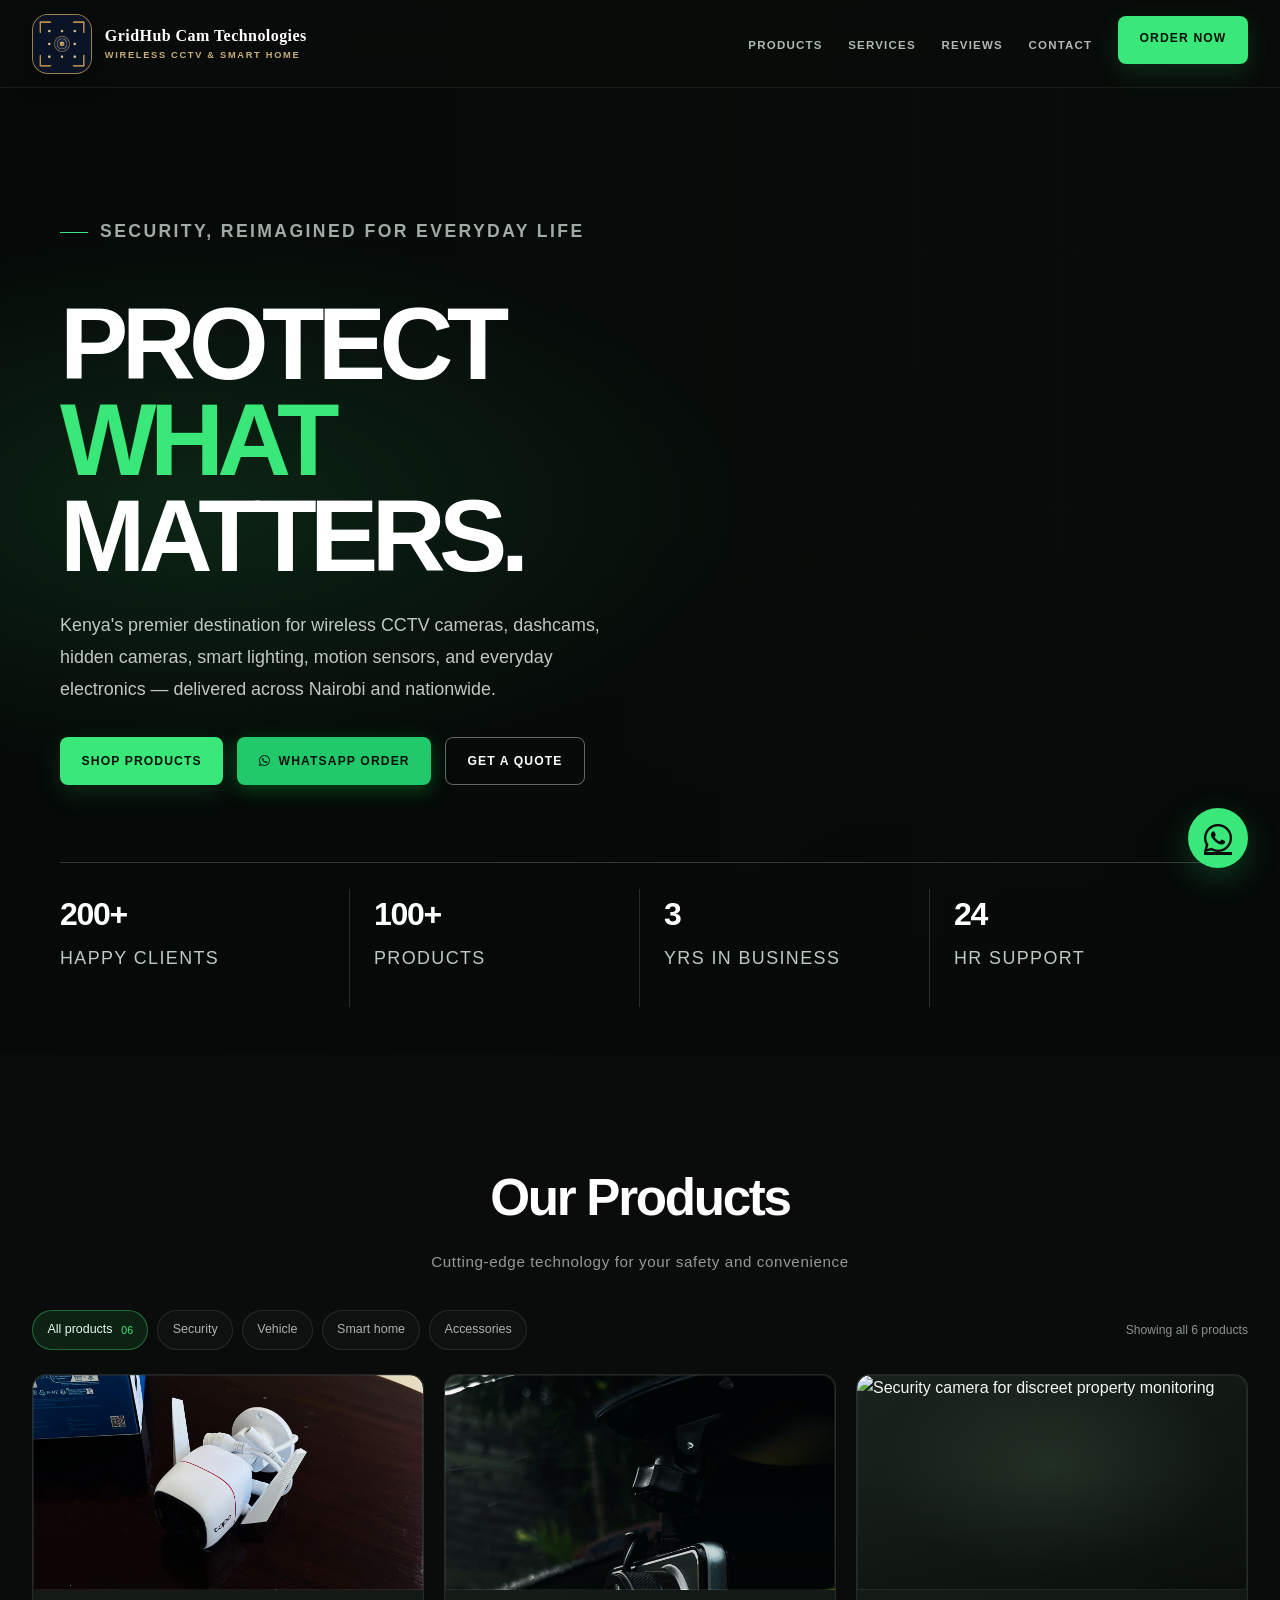
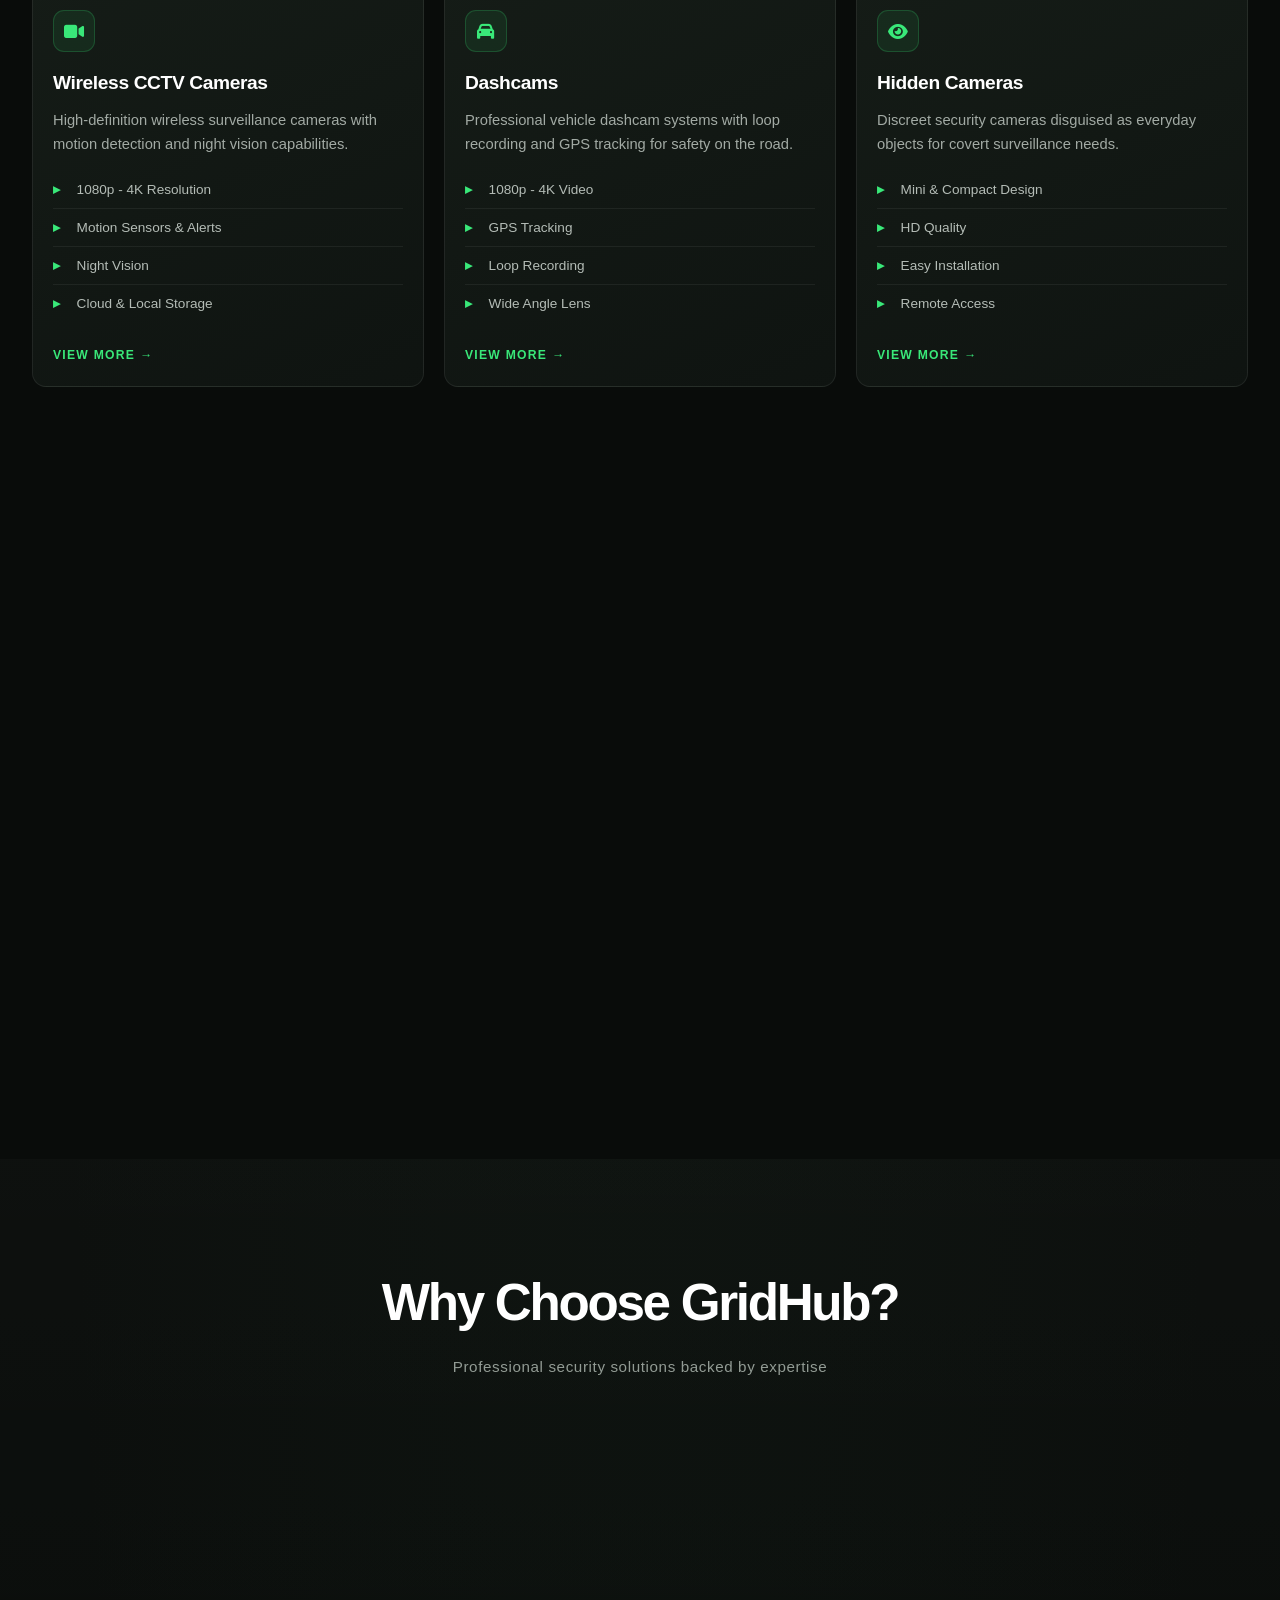
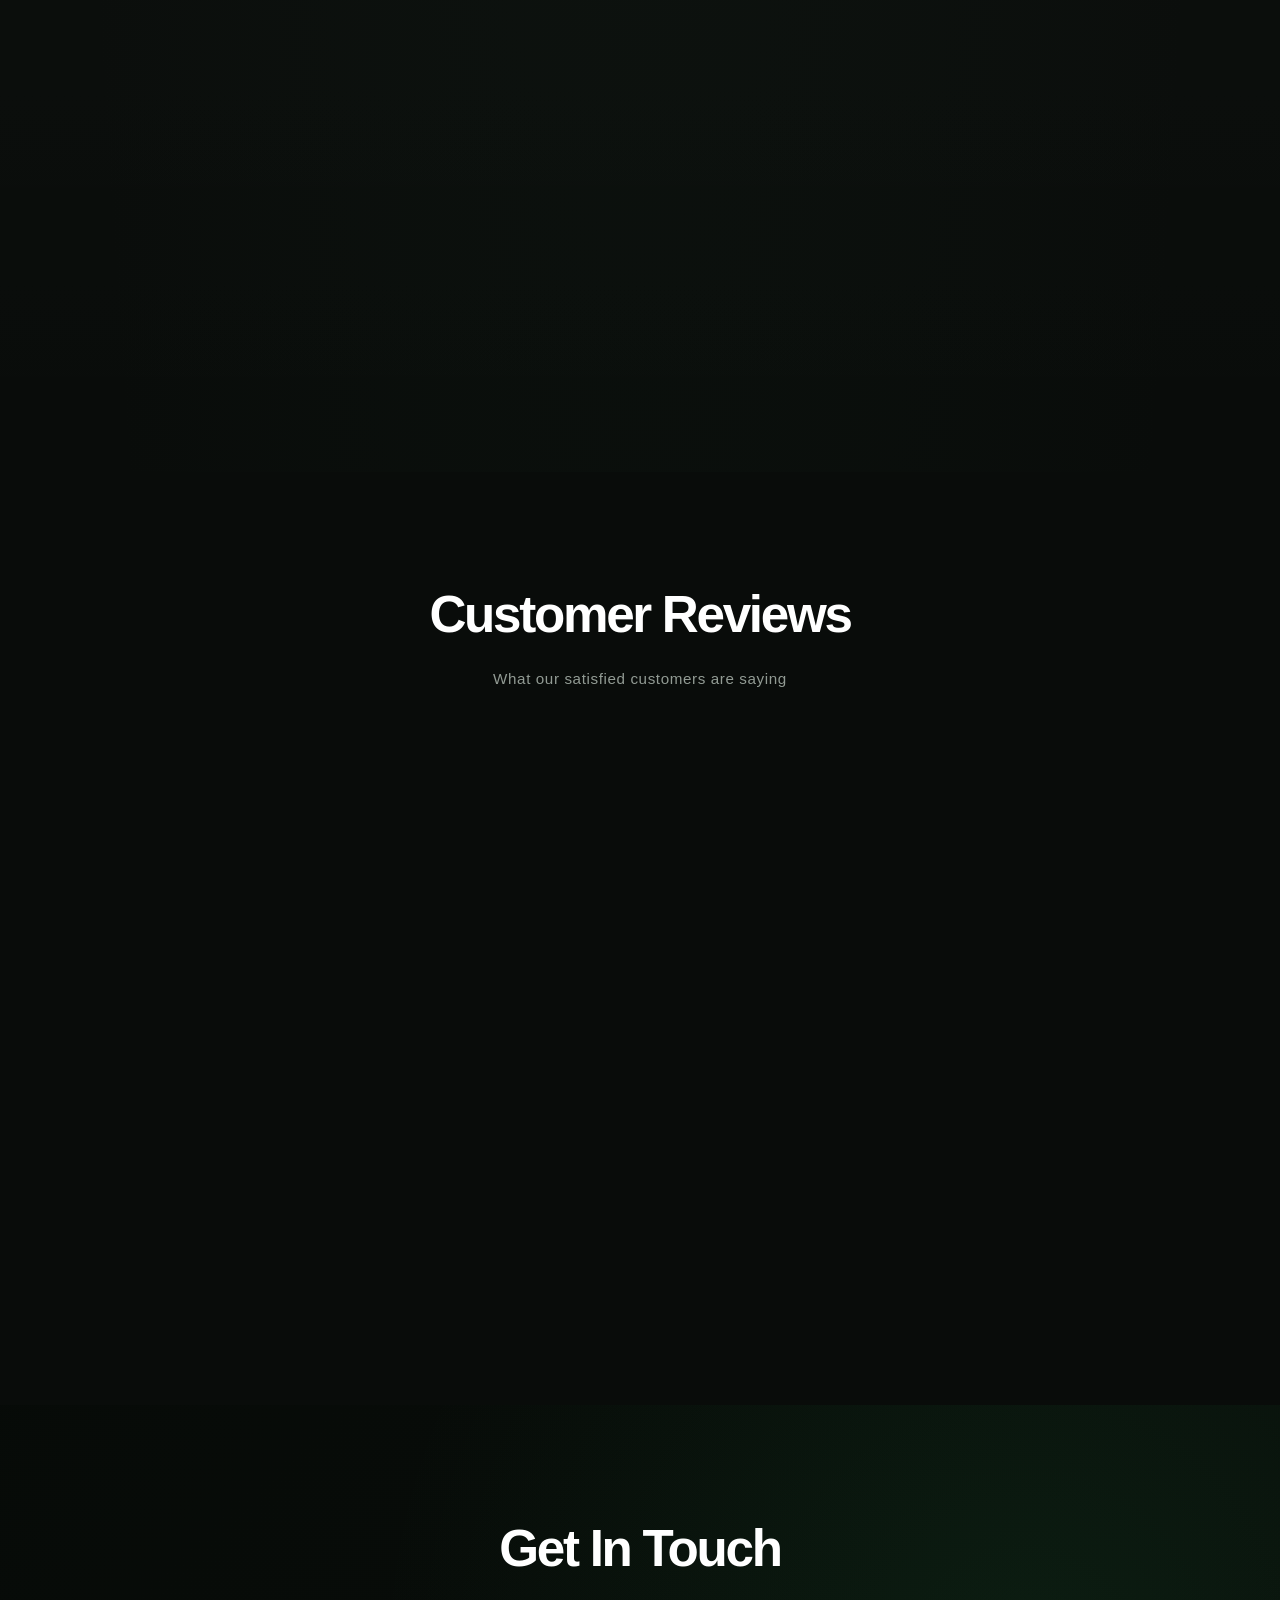
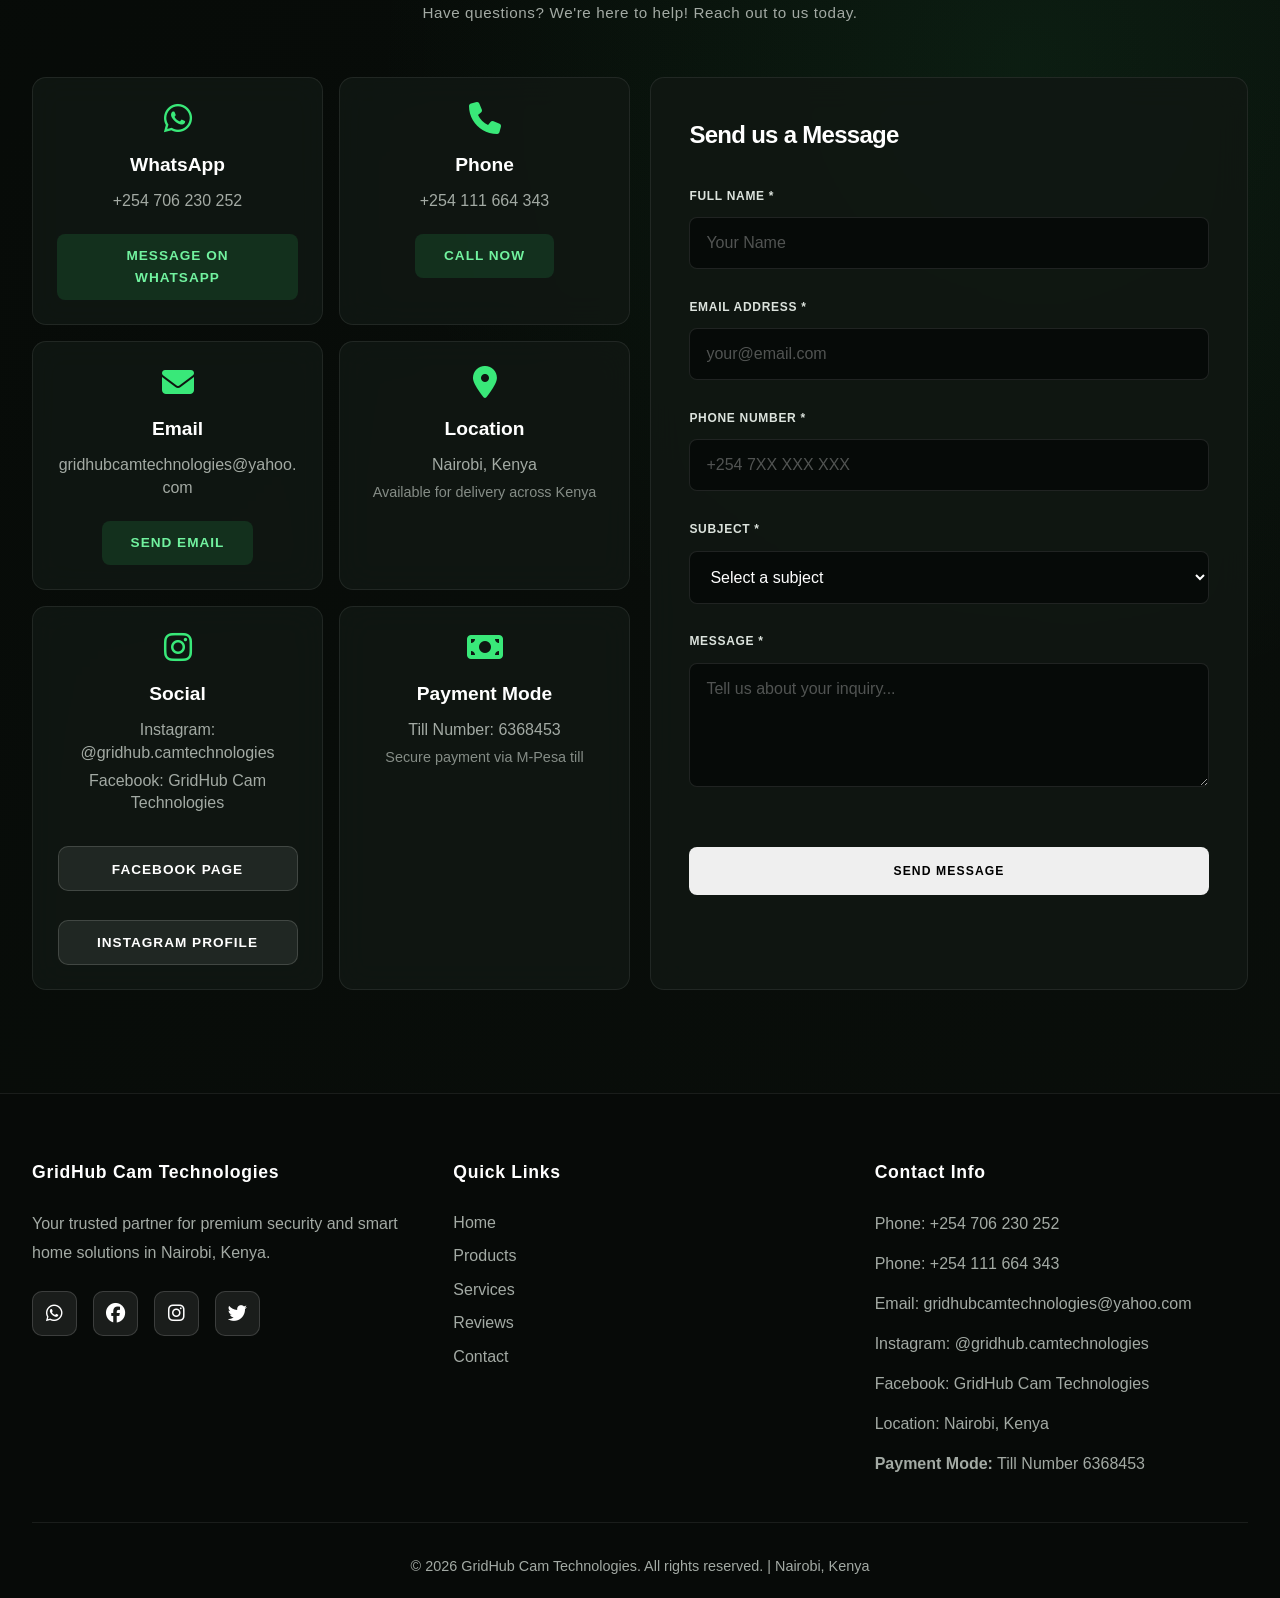
==== commit fdc914a3: "Company logo added" ====
--- a/index.html
+++ b/index.html
@@ -14,9 +14,9 @@
     <!-- Navigation Bar -->
     <nav class="navbar">
         <div class="nav-container">
-            <div class="logo">
+            <div class="logo" aria-label="GridHub Cam Technologies home">
                 <div class="logo-box">
-                    <i class="fas fa-camera"></i>
+                    <img src="images/GridHub Logo.PNG" alt="GridHub Cam Technologies logo" class="logo-image">
                 </div>
                 <span>GridHub Cam Technologies<br><small>Wireless CCTV & Smart Home</small></span>
             </div>
--- a/css/style.css
+++ b/css/style.css
@@ -67,19 +67,35 @@
     cursor: pointer;
     transition: var(--transition);
     flex-shrink: 0;
+    color: inherit;
+    text-decoration: none;
 }
 
 .logo-box {
-    width: 50px;
-    height: 50px;
-    background: rgba(255, 255, 255, 0.08);
-    border: 1.5px solid rgba(255, 255, 255, 0.2);
-    border-radius: 8px;
+    width: 60px;
+    height: 60px;
+    position: relative;
+    background: #0b1424;
+    border: 1px solid rgba(207, 166, 84, 0.75);
+    border-radius: 16px;
     display: flex;
     align-items: center;
     justify-content: center;
-    font-size: 1.8rem;
-    color: var(--text-light);
+    overflow: hidden;
+    flex-shrink: 0;
+    box-shadow: 0 8px 24px rgba(0, 0, 0, 0.38), inset 0 0 0 1px rgba(225, 189, 111, 0.12);
+}
+
+.logo-image {
+    position: absolute;
+    top: -64%;
+    left: -85%;
+    width: 270%;
+    max-width: none;
+    height: auto;
+    display: block;
+    padding: 0;
+    pointer-events: none;
 }
 
 .logo span {
@@ -1659,20 +1675,25 @@
 }
 
 .logo-box {
-    background: linear-gradient(145deg, rgba(57, 232, 121, 0.18), rgba(57, 232, 121, 0.04));
-    border-color: rgba(57, 232, 121, 0.34);
-    border-radius: 14px;
-    color: var(--accent-color);
+    background: #0b1424;
+    border-color: rgba(207, 166, 84, 0.75);
+    border-radius: 16px;
 }
 
 .logo span {
-    font-size: 0.9rem;
-    letter-spacing: 1.3px;
+    font-family: Georgia, "Times New Roman", serif;
+    font-size: 1rem;
+    font-weight: 700;
+    letter-spacing: 0.45px;
 }
 
 .logo small {
-    color: #929b94;
-    letter-spacing: 1.5px;
+    color: #c8ae78;
+    font-family: "Segoe UI", Tahoma, sans-serif;
+    font-size: 0.58rem;
+    letter-spacing: 1.7px;
+    margin-top: 0.28rem;
+    text-transform: uppercase;
 }
 
 .nav-tagline {
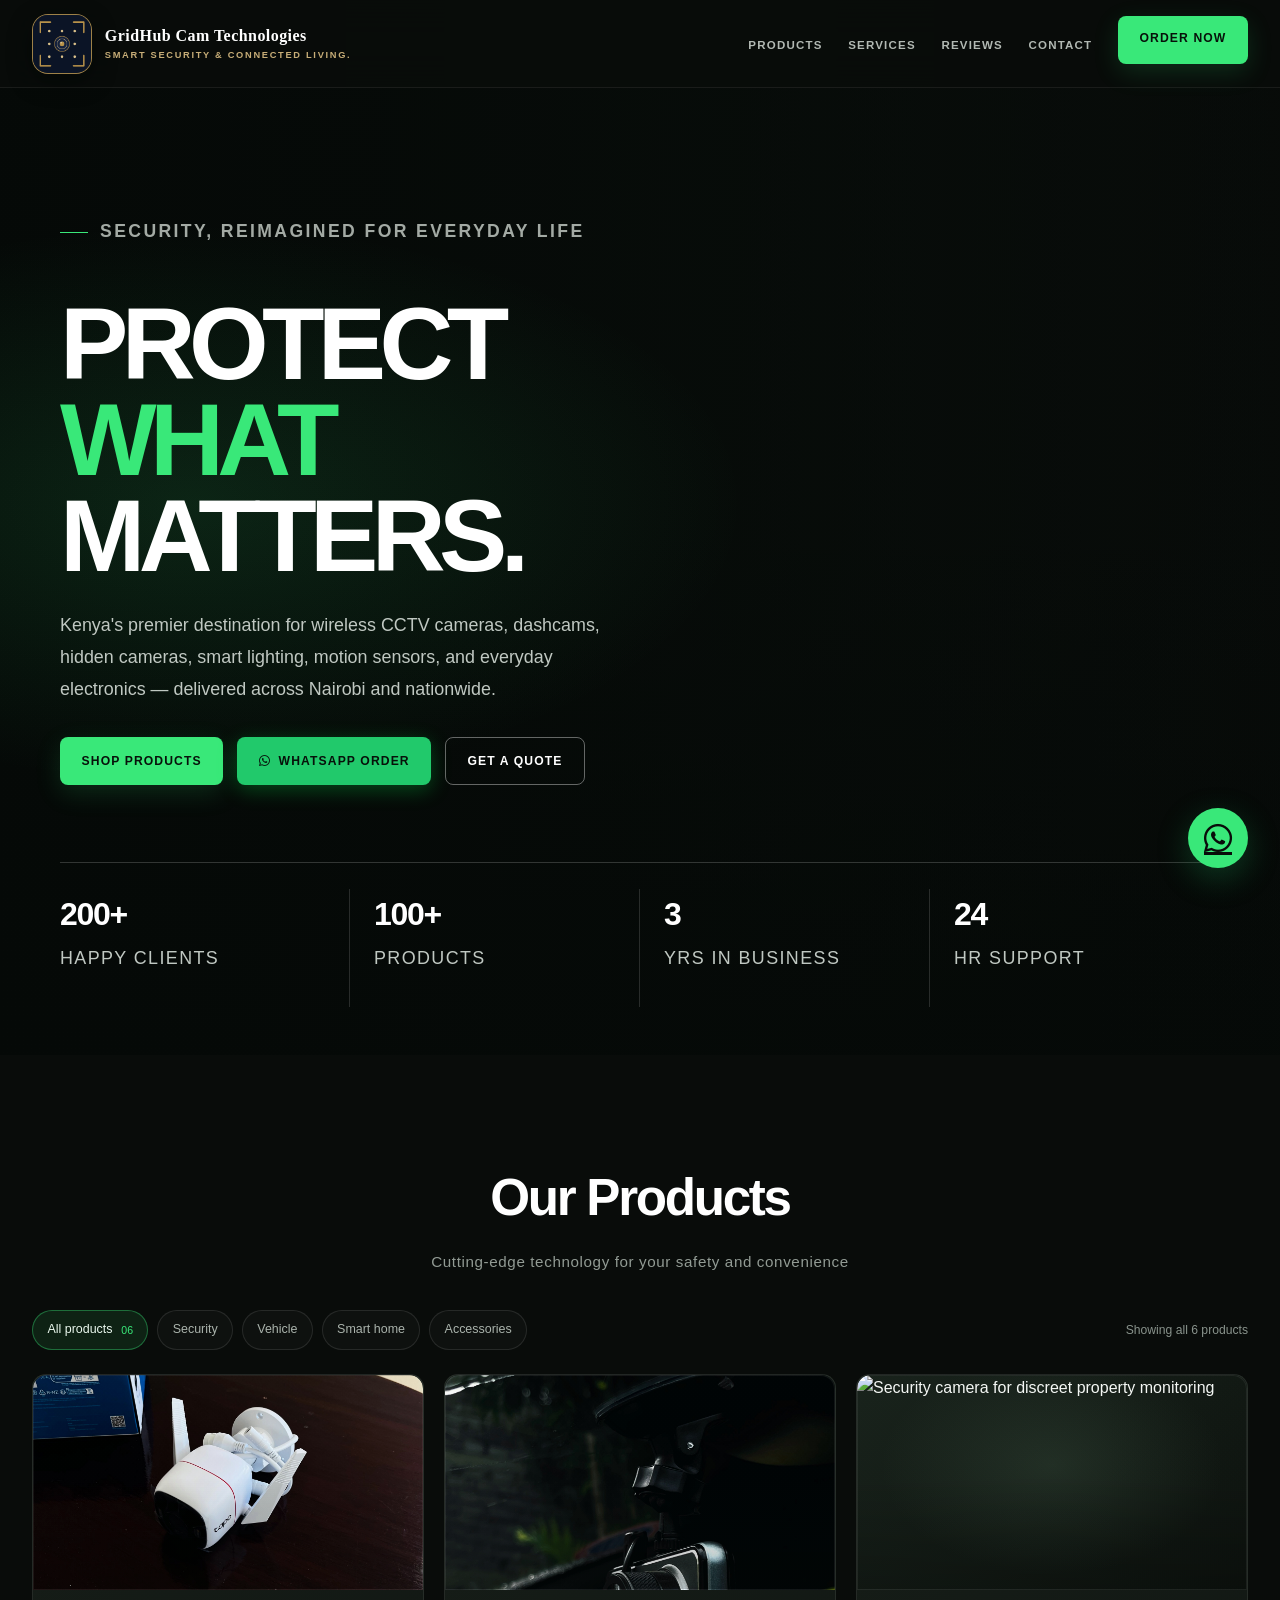
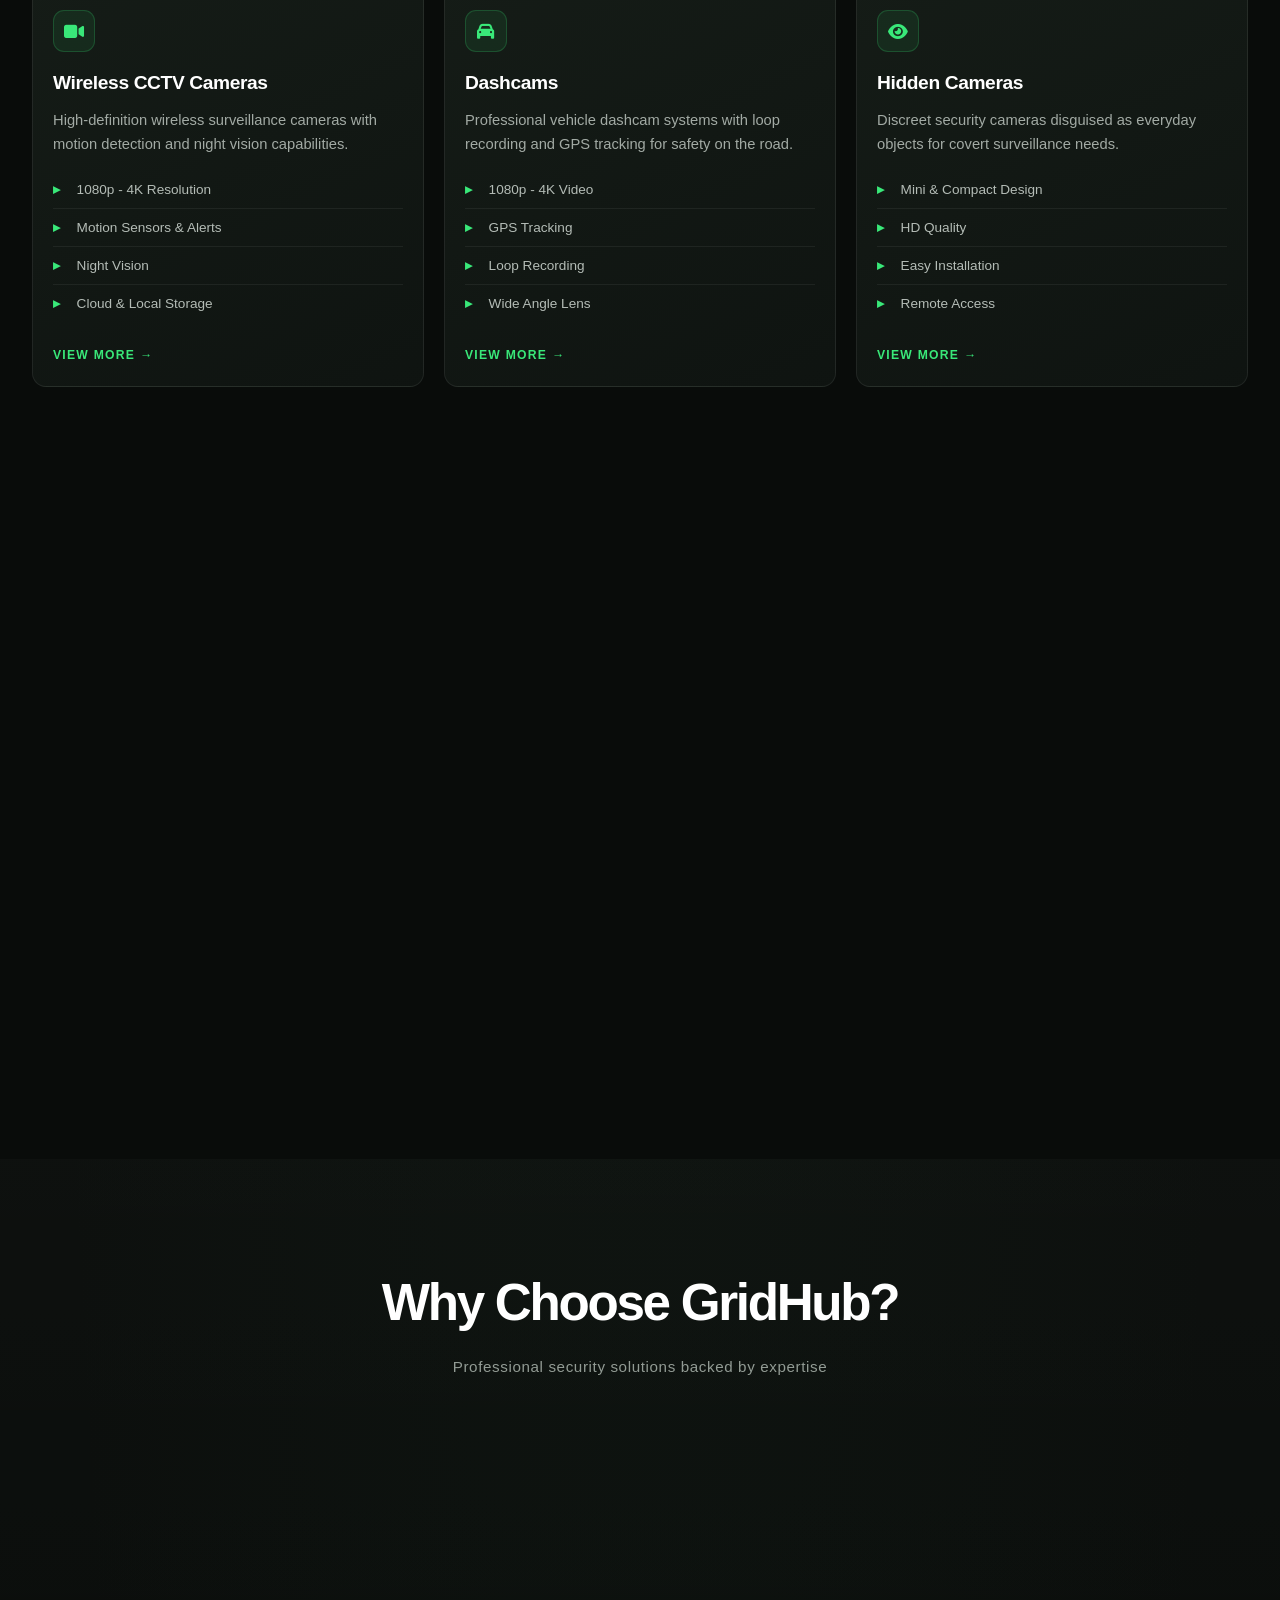
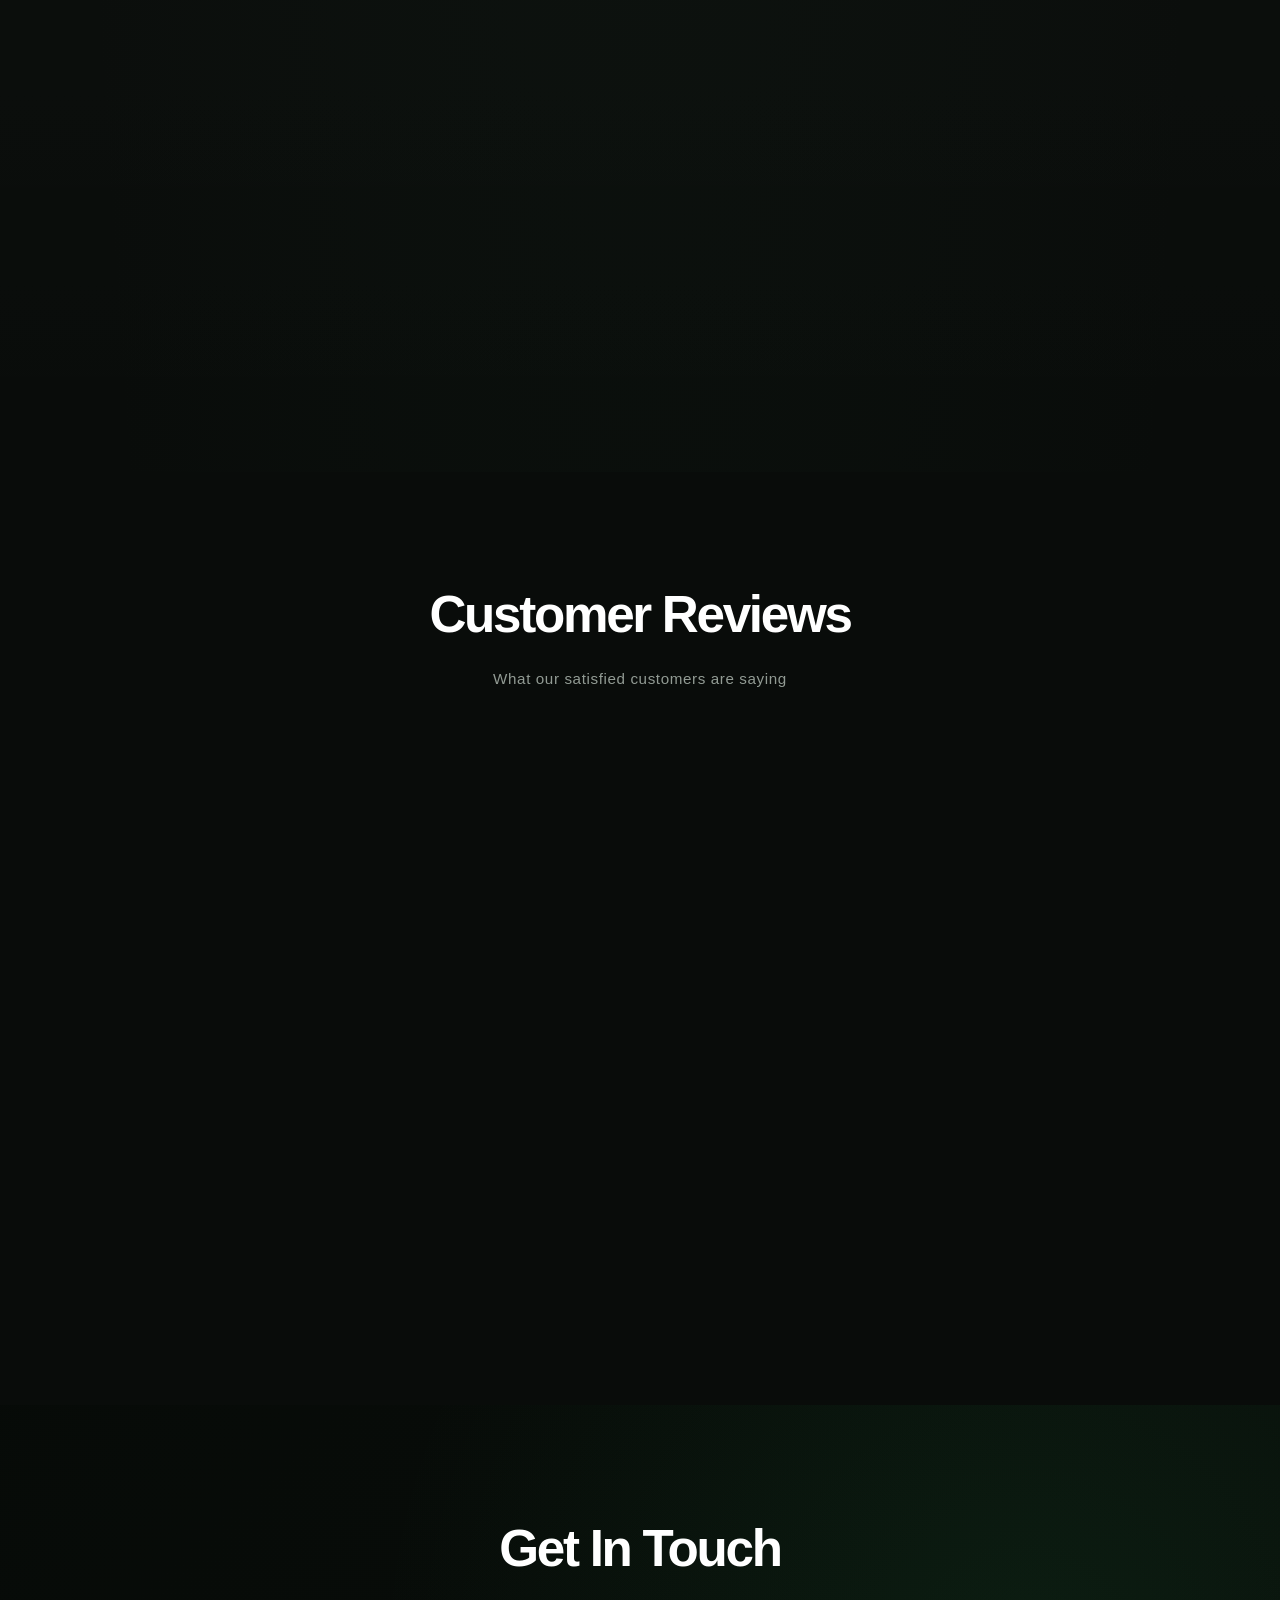
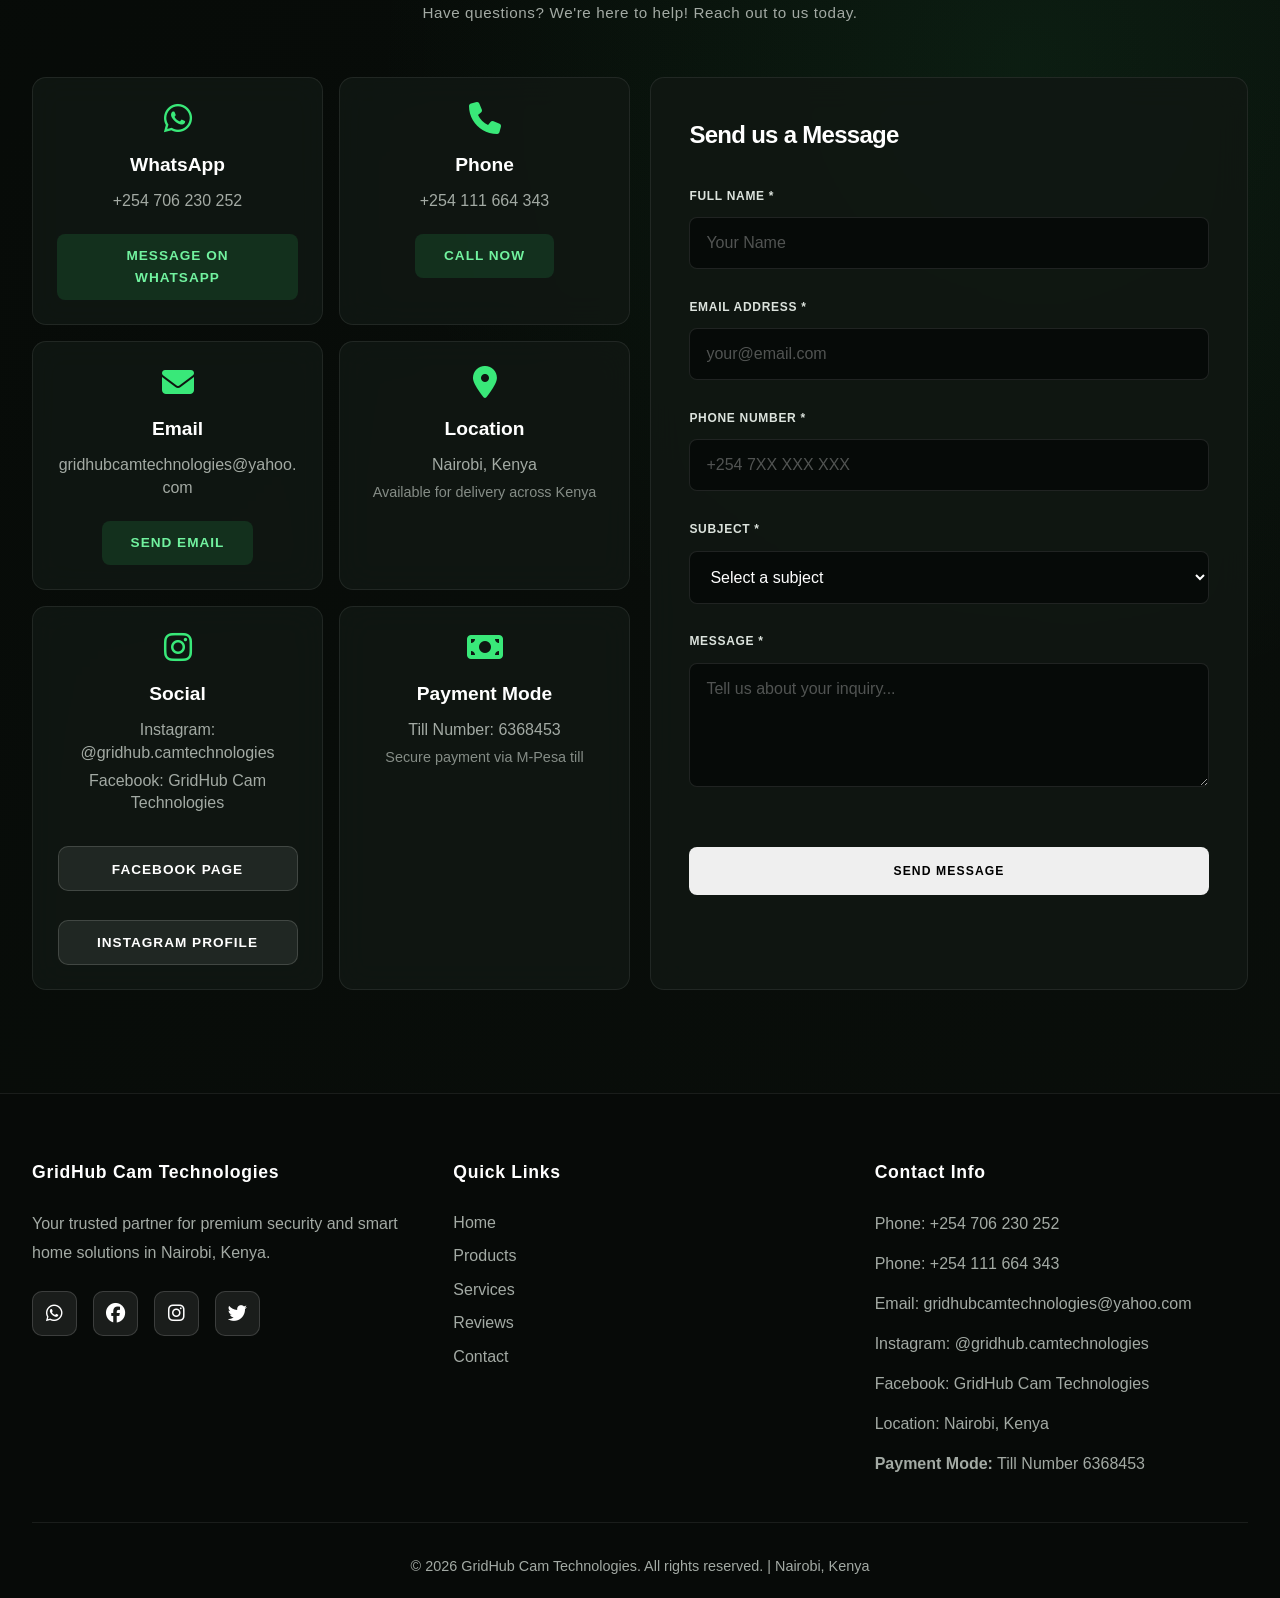
==== commit 300c041c: "changed the head to smart security and connected living" ====
--- a/index.html
+++ b/index.html
@@ -18,7 +18,7 @@
                 <div class="logo-box">
                     <img src="images/GridHub Logo.PNG" alt="GridHub Cam Technologies logo" class="logo-image">
                 </div>
-                <span>GridHub Cam Technologies<br><small>Wireless CCTV & Smart Home</small></span>
+                <span>GridHub Cam Technologies<br><small>Smart Security & Connected Living.</small></span>
             </div>
             <p class="nav-tagline">ALWAYS AVAILABLE ON CALL AND OTHER SOCIAL MEDIA CHANNELS</p>
             <ul class="nav-menu">
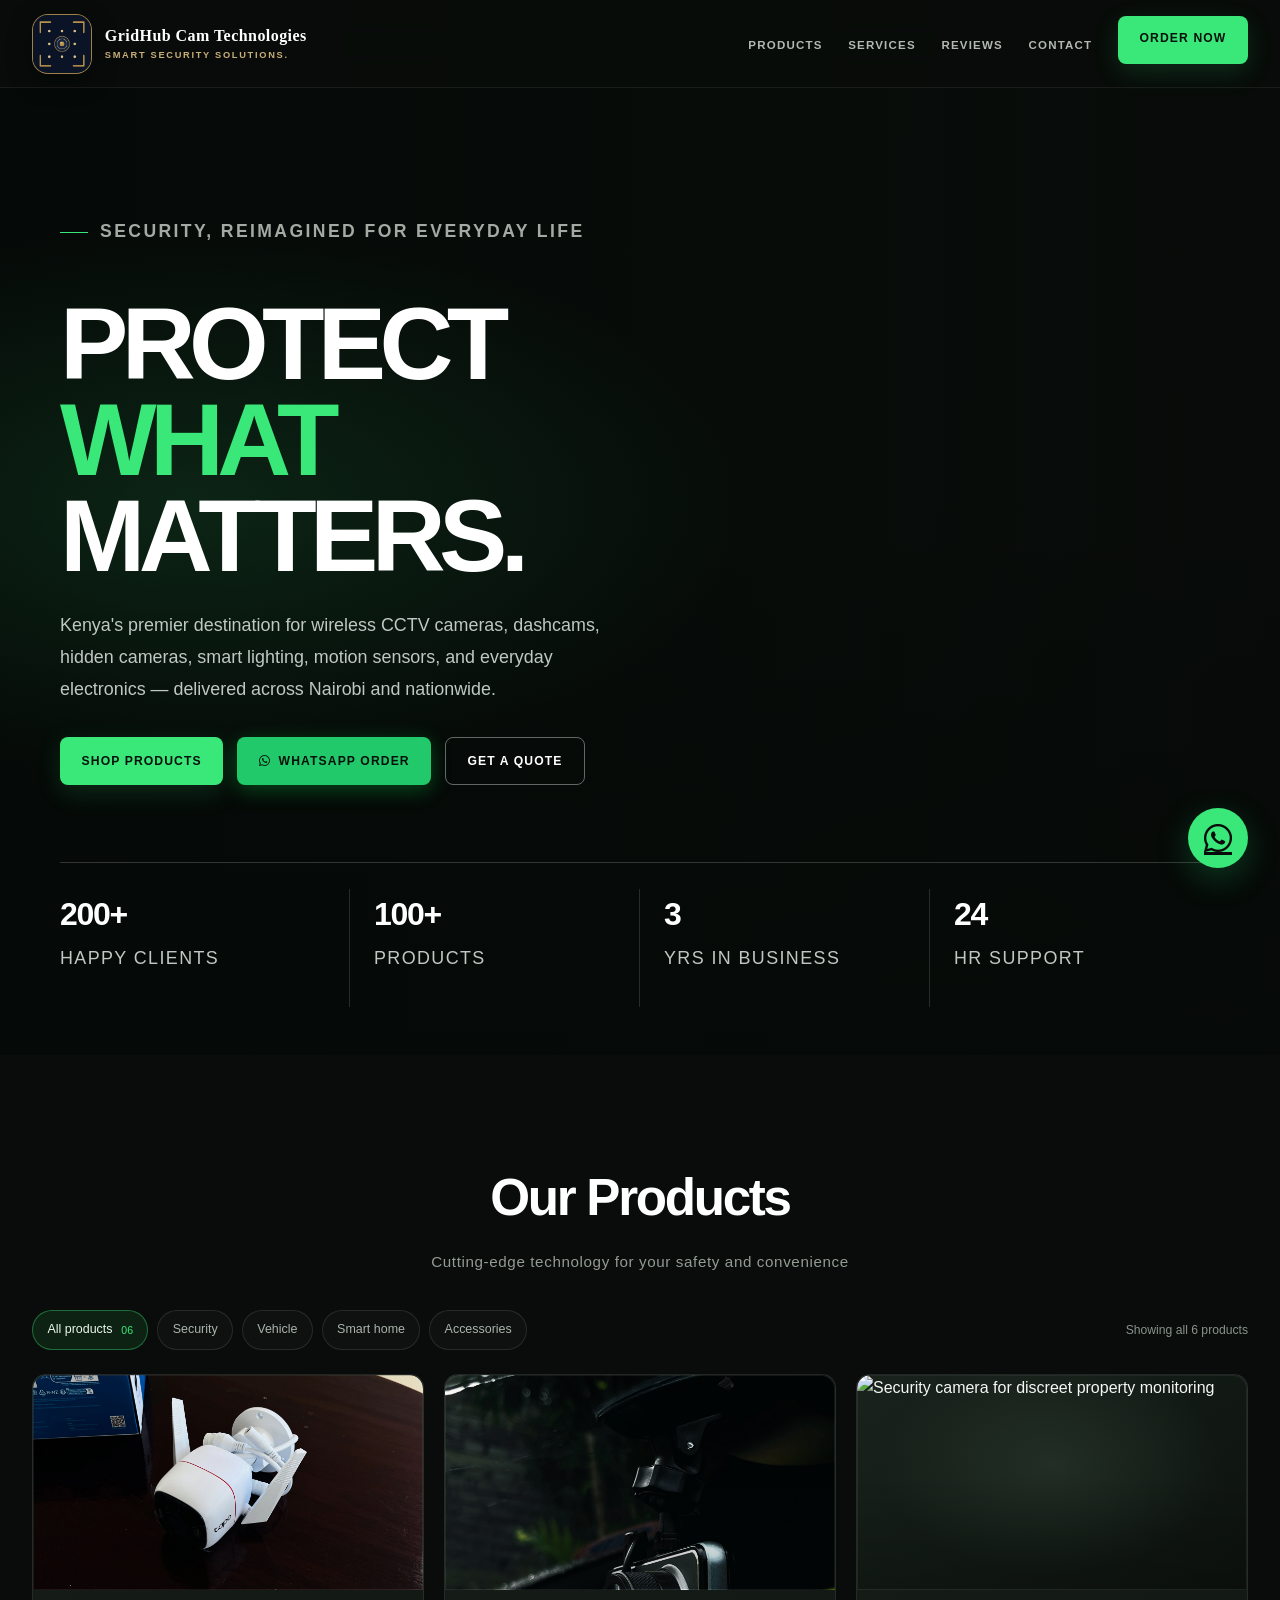
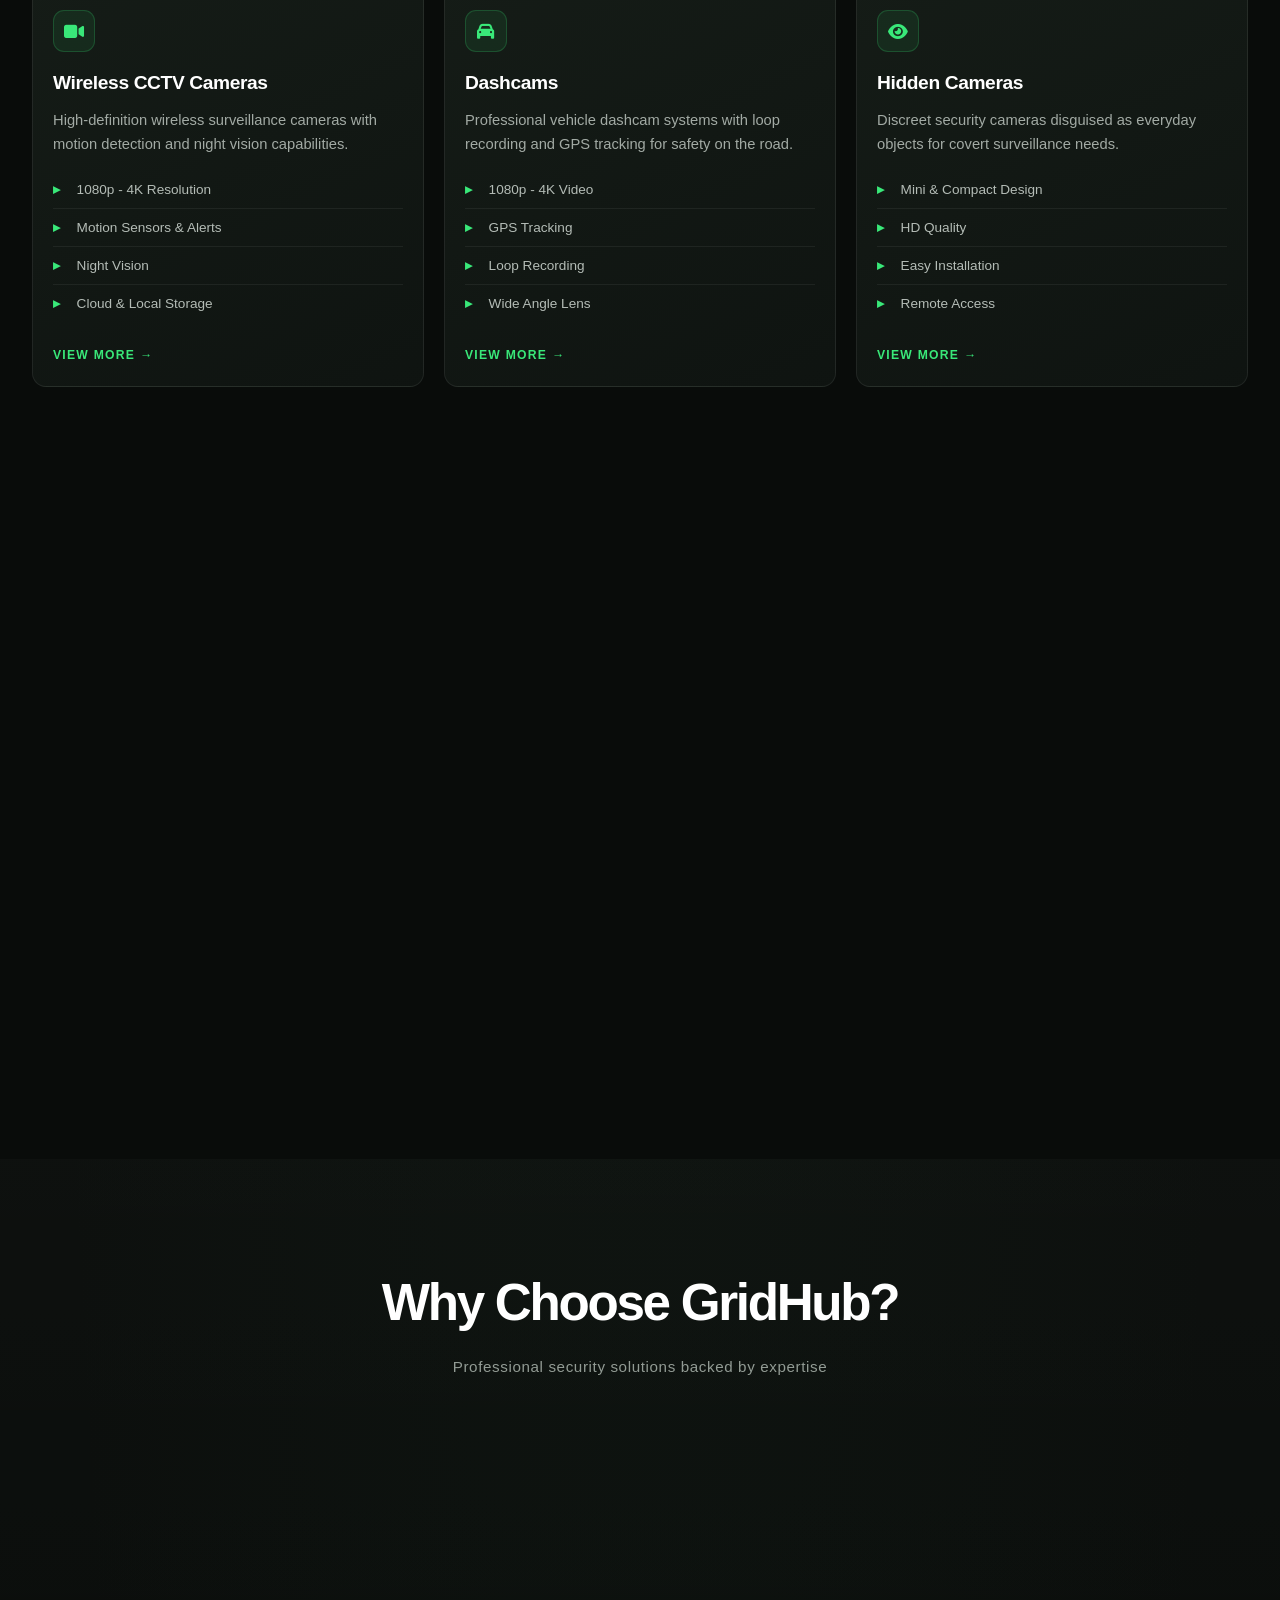
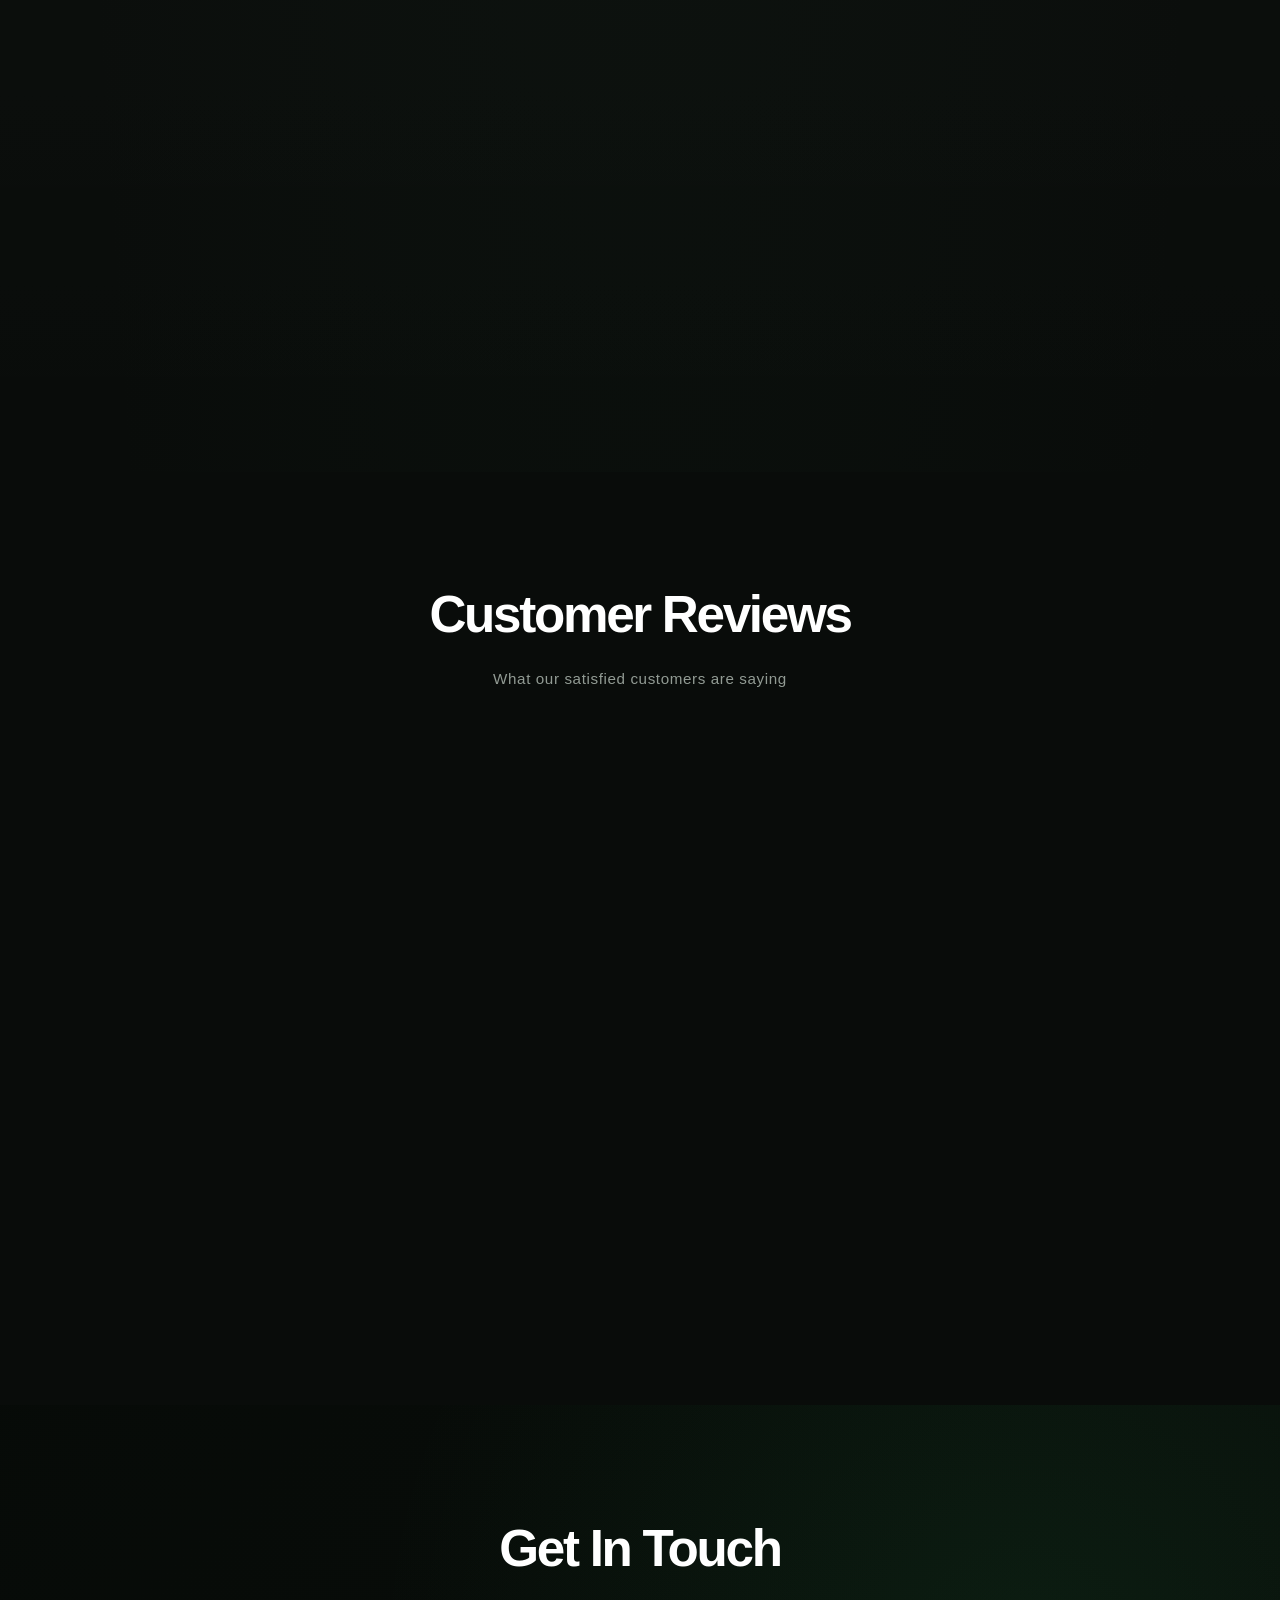
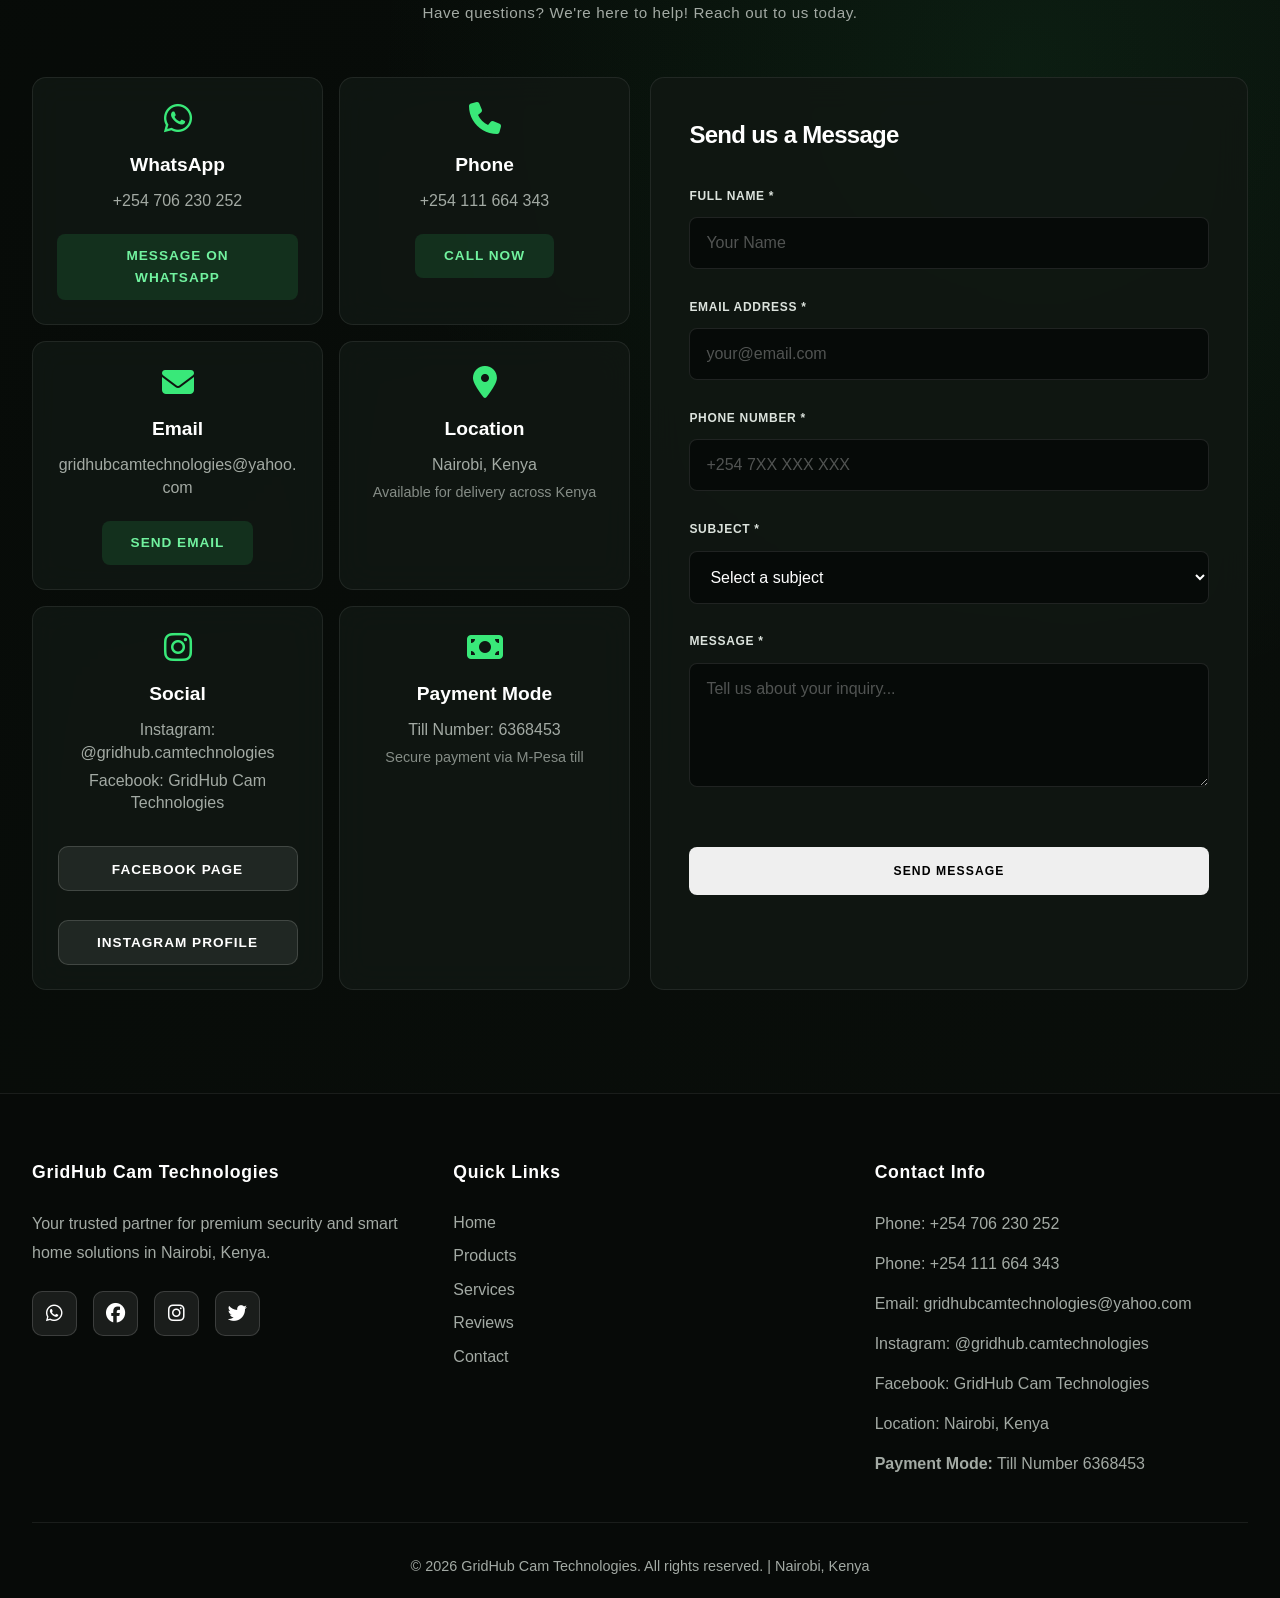
==== commit ad6e0a64: "chanhed the head to smart security solutions" ====
--- a/index.html
+++ b/index.html
@@ -18,7 +18,7 @@
                 <div class="logo-box">
                     <img src="images/GridHub Logo.PNG" alt="GridHub Cam Technologies logo" class="logo-image">
                 </div>
-                <span>GridHub Cam Technologies<br><small>Smart Security & Connected Living.</small></span>
+                <span>GridHub Cam Technologies<br><small> Smart Security Solutions.</small></span>
             </div>
             <p class="nav-tagline">ALWAYS AVAILABLE ON CALL AND OTHER SOCIAL MEDIA CHANNELS</p>
             <ul class="nav-menu">
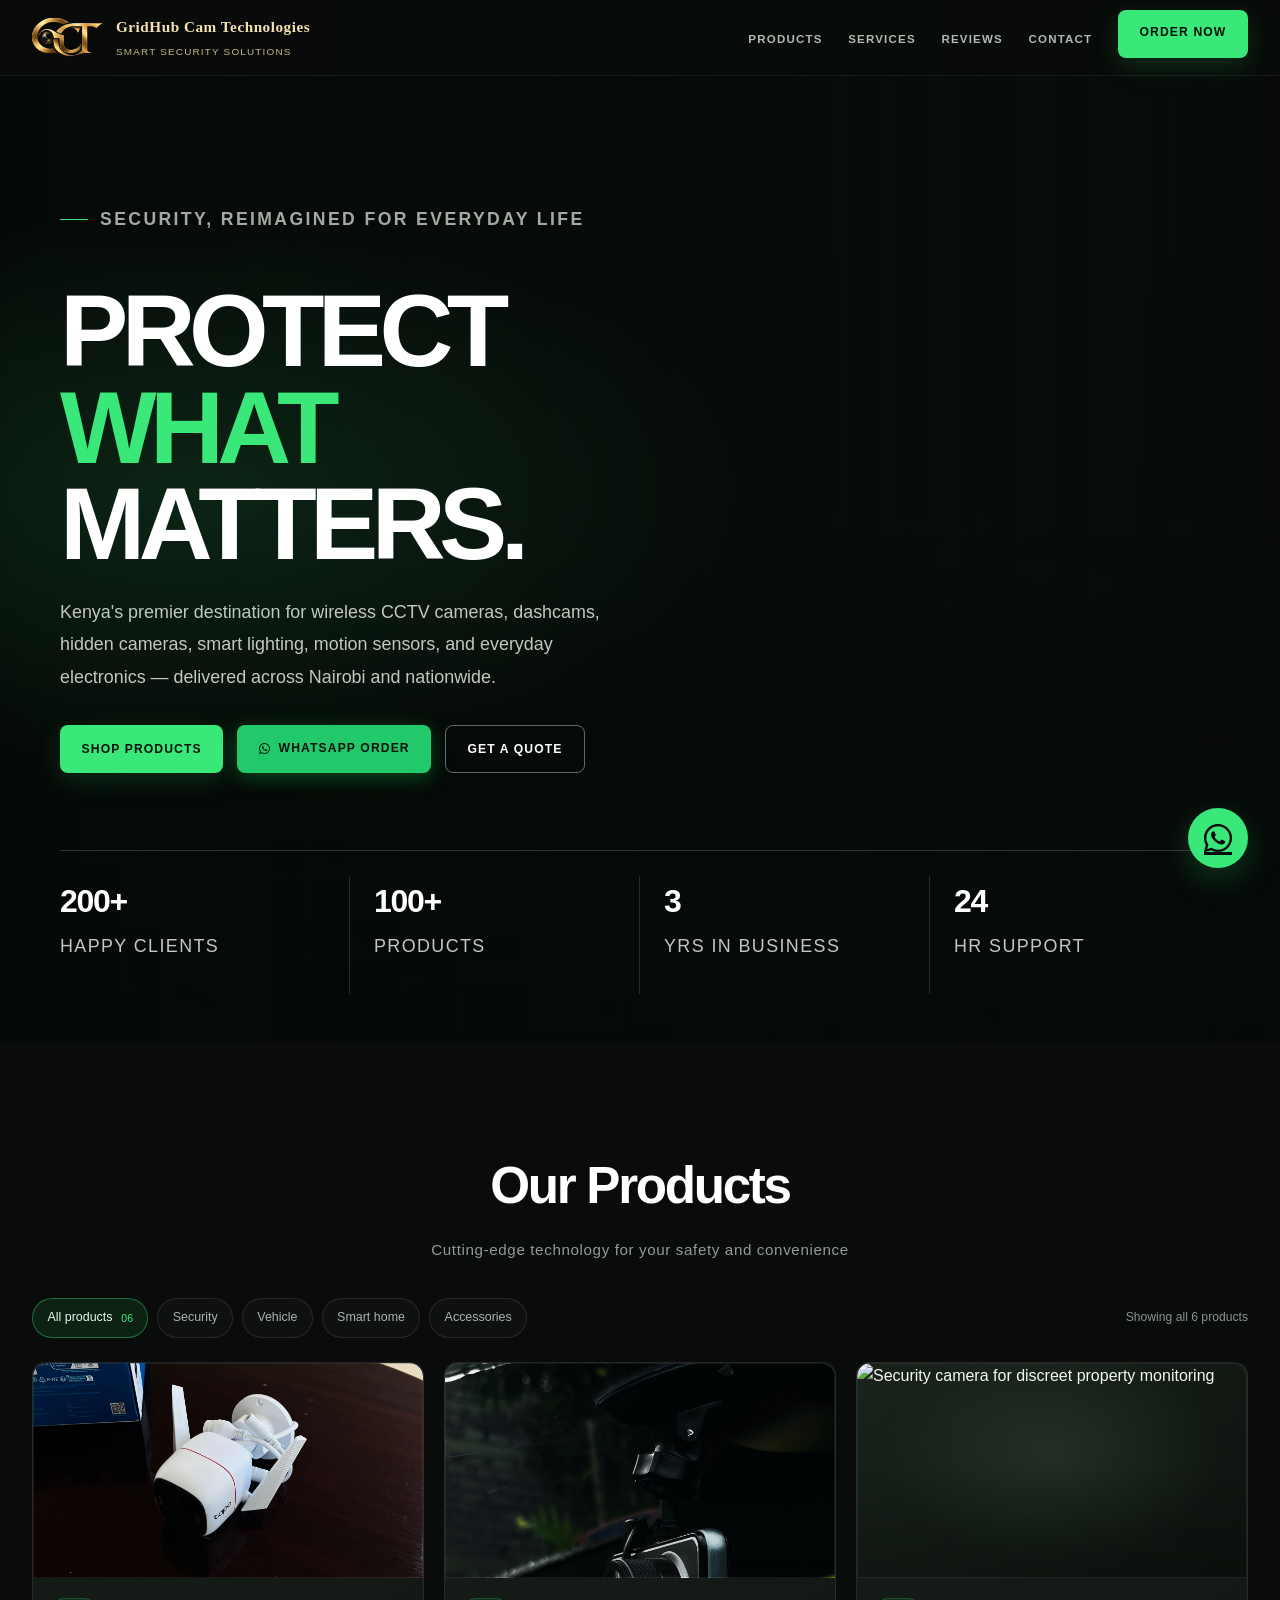
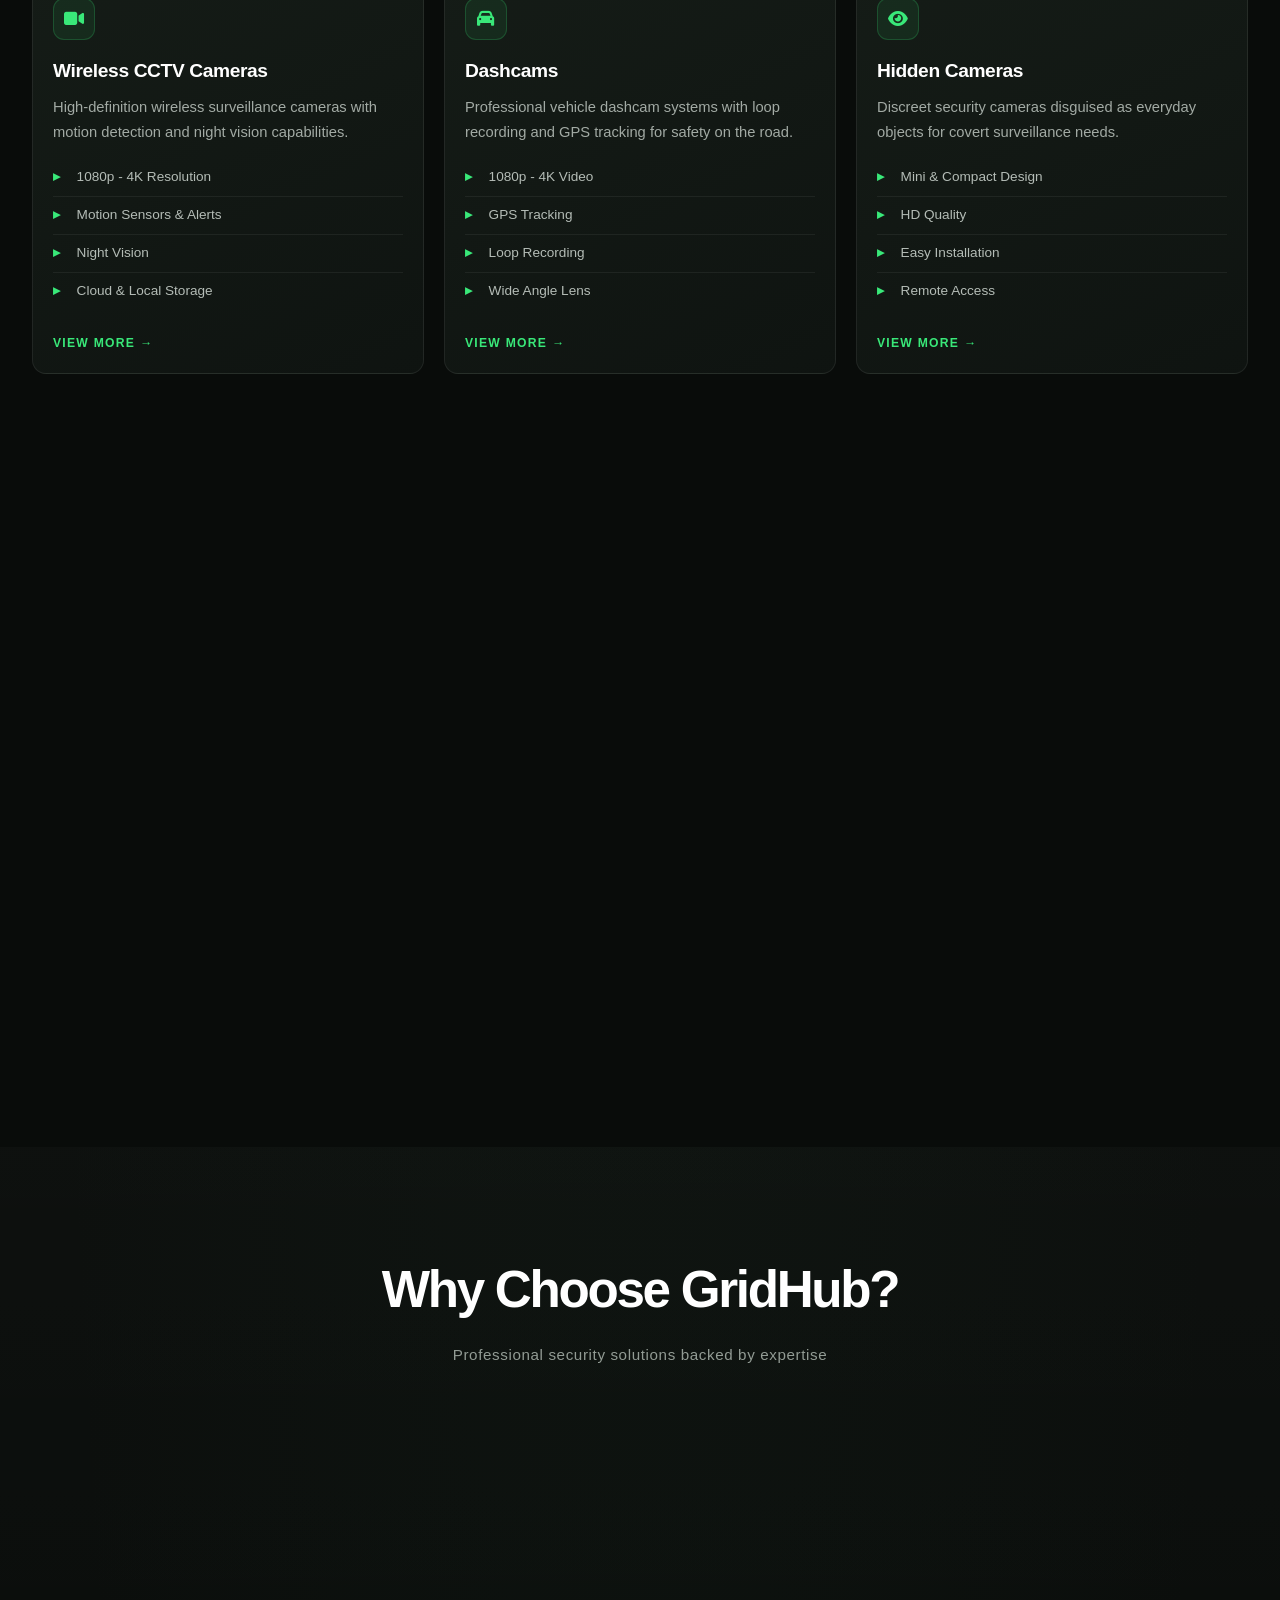
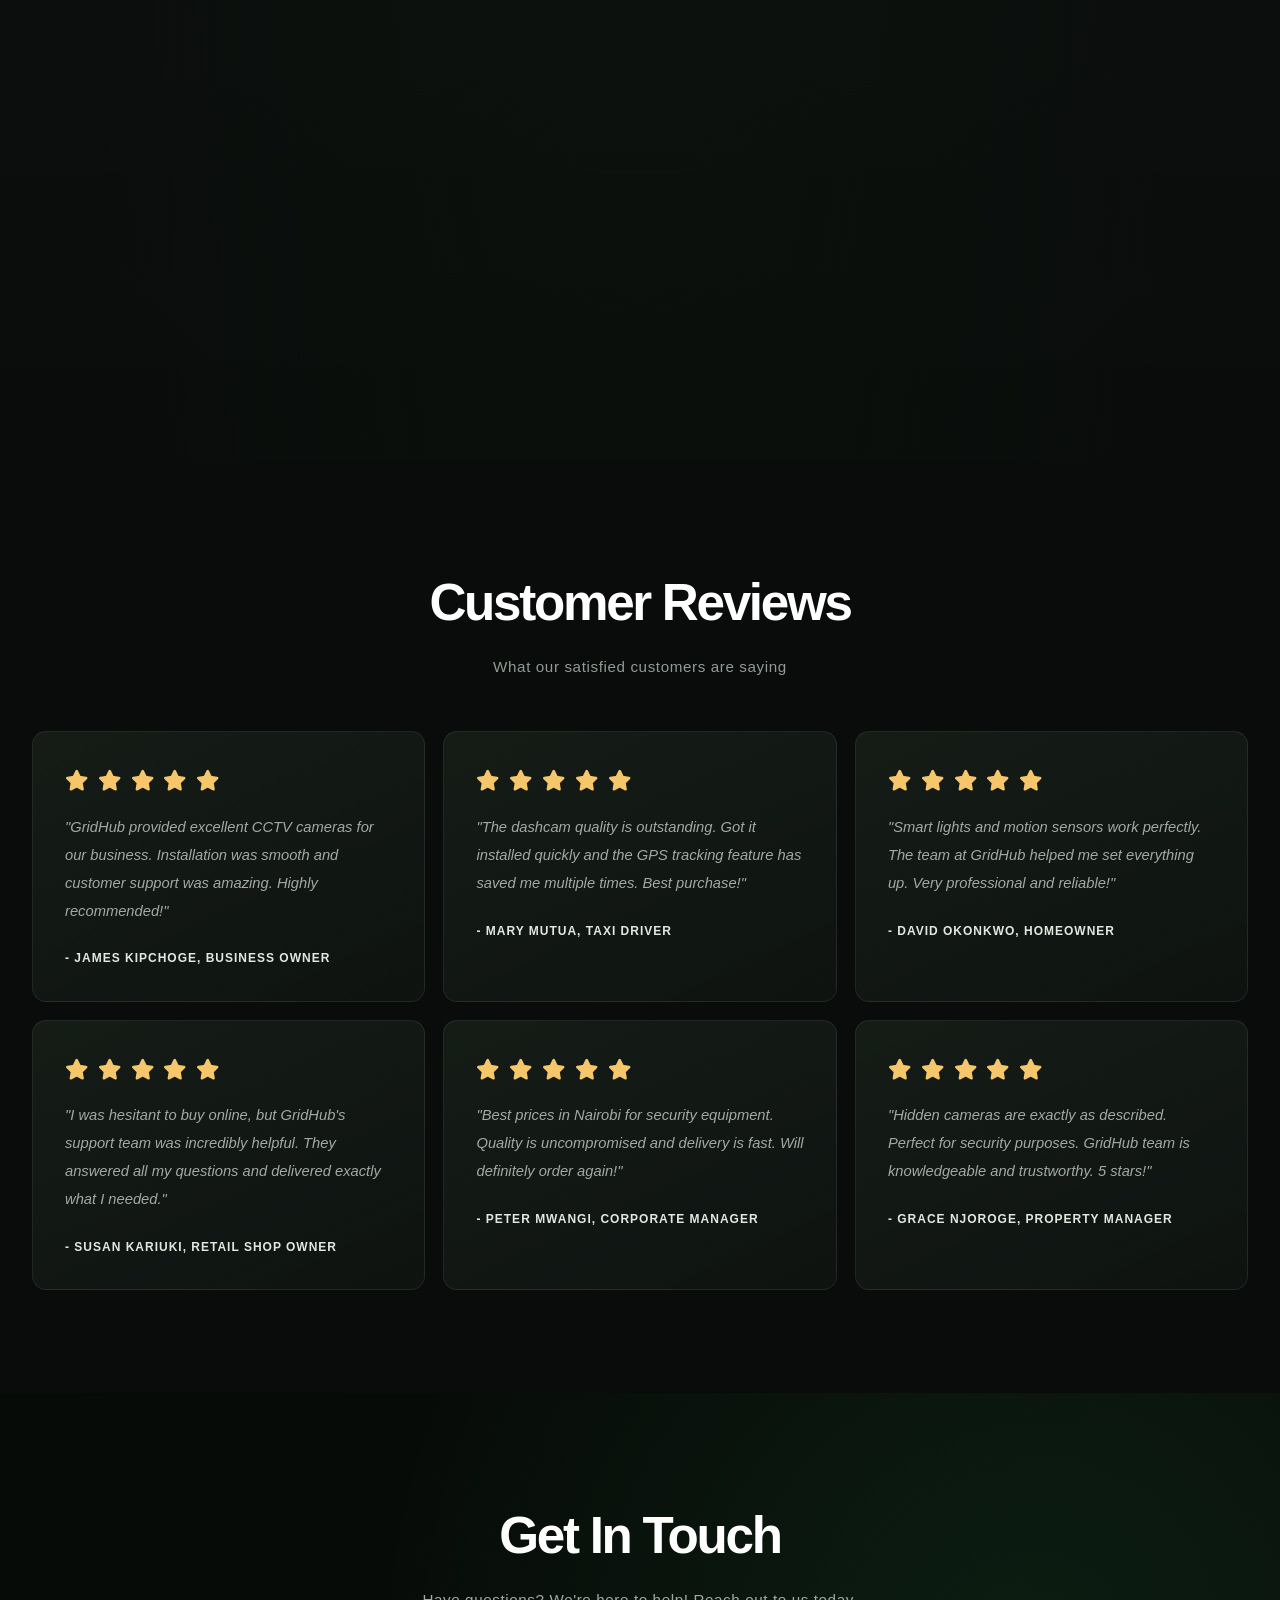
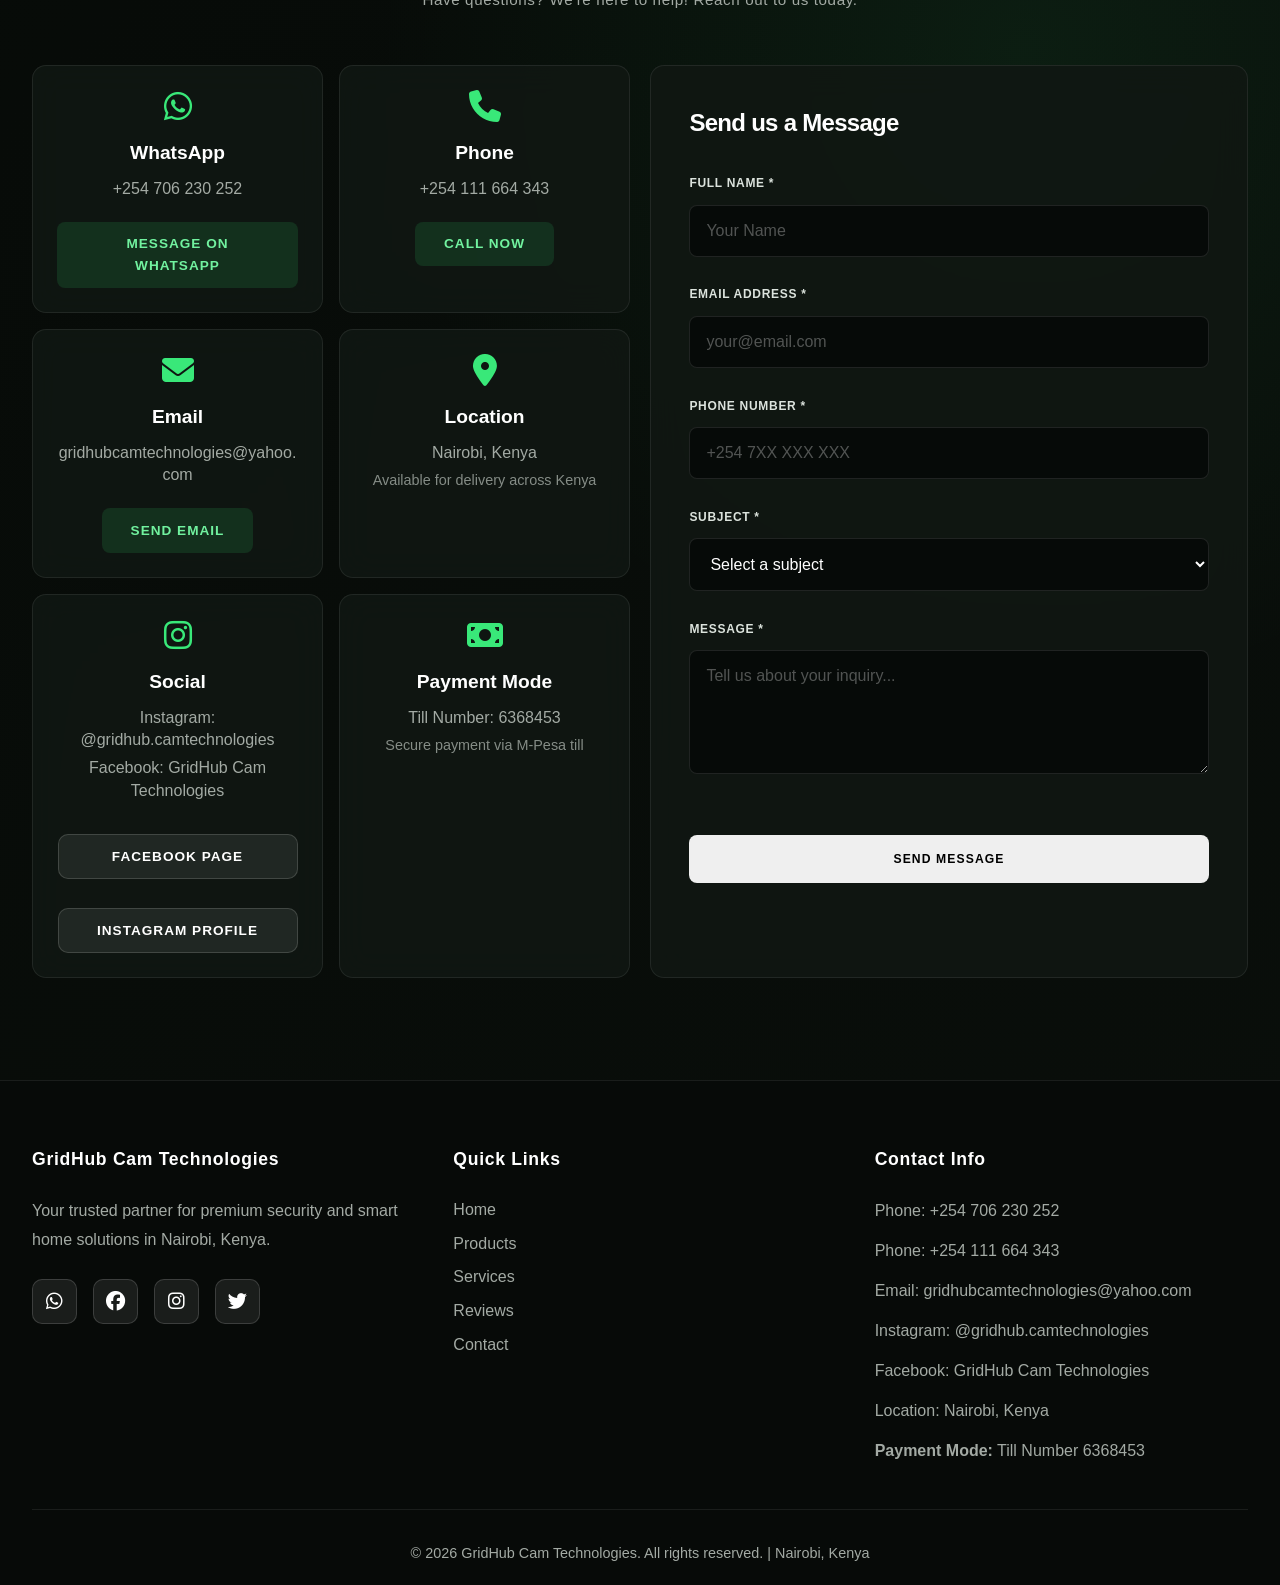
==== commit f4b1bd37: "official logo added" ====
--- a/index.html
+++ b/index.html
@@ -16,9 +16,12 @@
         <div class="nav-container">
             <div class="logo" aria-label="GridHub Cam Technologies home">
                 <div class="logo-box">
-                    <img src="images/GridHub Logo.PNG" alt="GridHub Cam Technologies logo" class="logo-image">
-                </div>
-                <span>GridHub Cam Technologies<br><small> Smart Security Solutions.</small></span>
+                    <img src="images/Official%20logo.PNG" alt="GCT logo mark" class="logo-image">
+                </div>
+                <div class="brand-text" aria-label="GridHub Cam Technologies">
+                    <span class="brand-name">GridHub Cam Technologies</span>
+                    <span class="brand-subtitle">Smart Security Solutions</span>
+                </div>
             </div>
             <p class="nav-tagline">ALWAYS AVAILABLE ON CALL AND OTHER SOCIAL MEDIA CHANNELS</p>
             <ul class="nav-menu">
--- a/css/style.css
+++ b/css/style.css
@@ -63,7 +63,7 @@
 .logo {
     display: flex;
     align-items: center;
-    gap: 0.8rem;
+    gap: 0.75rem;
     cursor: pointer;
     transition: var(--transition);
     flex-shrink: 0;
@@ -72,50 +72,51 @@
 }
 
 .logo-box {
-    width: 60px;
-    height: 60px;
     position: relative;
-    background: #0b1424;
-    border: 1px solid rgba(207, 166, 84, 0.75);
-    border-radius: 16px;
-    display: flex;
-    align-items: center;
-    justify-content: center;
+    width: 72px;
+    aspect-ratio: 1.85;
     overflow: hidden;
     flex-shrink: 0;
-    box-shadow: 0 8px 24px rgba(0, 0, 0, 0.38), inset 0 0 0 1px rgba(225, 189, 111, 0.12);
 }
 
 .logo-image {
     position: absolute;
-    top: -64%;
-    left: -85%;
-    width: 270%;
+    top: -52.8%;
+    left: -23.2%;
+    width: 138.9%;
     max-width: none;
     height: auto;
     display: block;
-    padding: 0;
     pointer-events: none;
-}
-
-.logo span {
-    color: var(--text-light);
-    font-size: 1rem;
-    font-weight: 800;
-    letter-spacing: 2px;
-    line-height: 1.2;
-}
-
-.logo small {
-    font-size: 0.6rem;
-    color: var(--text-gray);
-    display: block;
-    letter-spacing: 1px;
-    margin-top: 0.1rem;
+    mix-blend-mode: screen;
+}
+
+.brand-text {
+    display: flex;
+    flex-direction: column;
+    justify-content: center;
+    gap: 0.25rem;
+    white-space: nowrap;
+}
+
+.brand-name {
+    color: #f5e2b0;
+    font-family: Georgia, "Times New Roman", serif;
+    font-size: 0.95rem;
+    font-weight: 600;
+    letter-spacing: 0.035em;
+}
+
+.brand-subtitle {
+    color: #c8b987;
+    font-size: 0.62rem;
+    font-weight: 500;
+    letter-spacing: 0.12em;
+    text-transform: uppercase;
 }
 
 .logo:hover {
-    transform: scale(1.02);
+    transform: translateY(-1px);
 }
 
 .nav-tagline {
@@ -1662,7 +1663,7 @@
 }
 
 .navbar {
-    padding: 0.85rem 2rem;
+    padding: 0.6rem 2rem;
     background: rgba(9, 12, 10, 0.88);
     border-bottom-color: rgba(255, 255, 255, 0.07);
     backdrop-filter: blur(18px);
@@ -1671,29 +1672,27 @@
 
 .nav-container {
     max-width: 1320px;
-    gap: 2rem;
+    gap: 1rem;
 }
 
 .logo-box {
-    background: #0b1424;
-    border-color: rgba(207, 166, 84, 0.75);
-    border-radius: 16px;
-}
-
-.logo span {
-    font-family: Georgia, "Times New Roman", serif;
-    font-size: 1rem;
-    font-weight: 700;
-    letter-spacing: 0.45px;
-}
-
-.logo small {
-    color: #c8ae78;
-    font-family: "Segoe UI", Tahoma, sans-serif;
-    font-size: 0.58rem;
-    letter-spacing: 1.7px;
-    margin-top: 0.28rem;
-    text-transform: uppercase;
+    position: relative;
+    width: 72px;
+    aspect-ratio: 1.85;
+    overflow: hidden;
+    flex-shrink: 0;
+}
+
+.logo-image {
+    position: absolute;
+    top: -52.8%;
+    left: -23.2%;
+    width: 138.9%;
+    max-width: none;
+    height: auto;
+    display: block;
+    pointer-events: none;
+    mix-blend-mode: screen;
 }
 
 .nav-tagline {
@@ -2234,7 +2233,7 @@
 
 @media (max-width: 768px) {
     .navbar {
-        padding: 0.8rem 1.25rem;
+        padding: 0.6rem 1.25rem;
     }
 
     .nav-menu {
@@ -2294,6 +2293,26 @@
     .nav-container {
         flex-direction: row;
         gap: 0.5rem;
+    }
+
+    .logo {
+        gap: 0.55rem;
+    }
+
+    .logo-box {
+        width: 60px;
+    }
+
+    .brand-name {
+        font-size: 0.78rem;
+    }
+
+    .brand-subtitle {
+        font-size: 0.53rem;
+    }
+
+    .navbar {
+        padding: 0.55rem 1rem;
     }
 
     .hero {
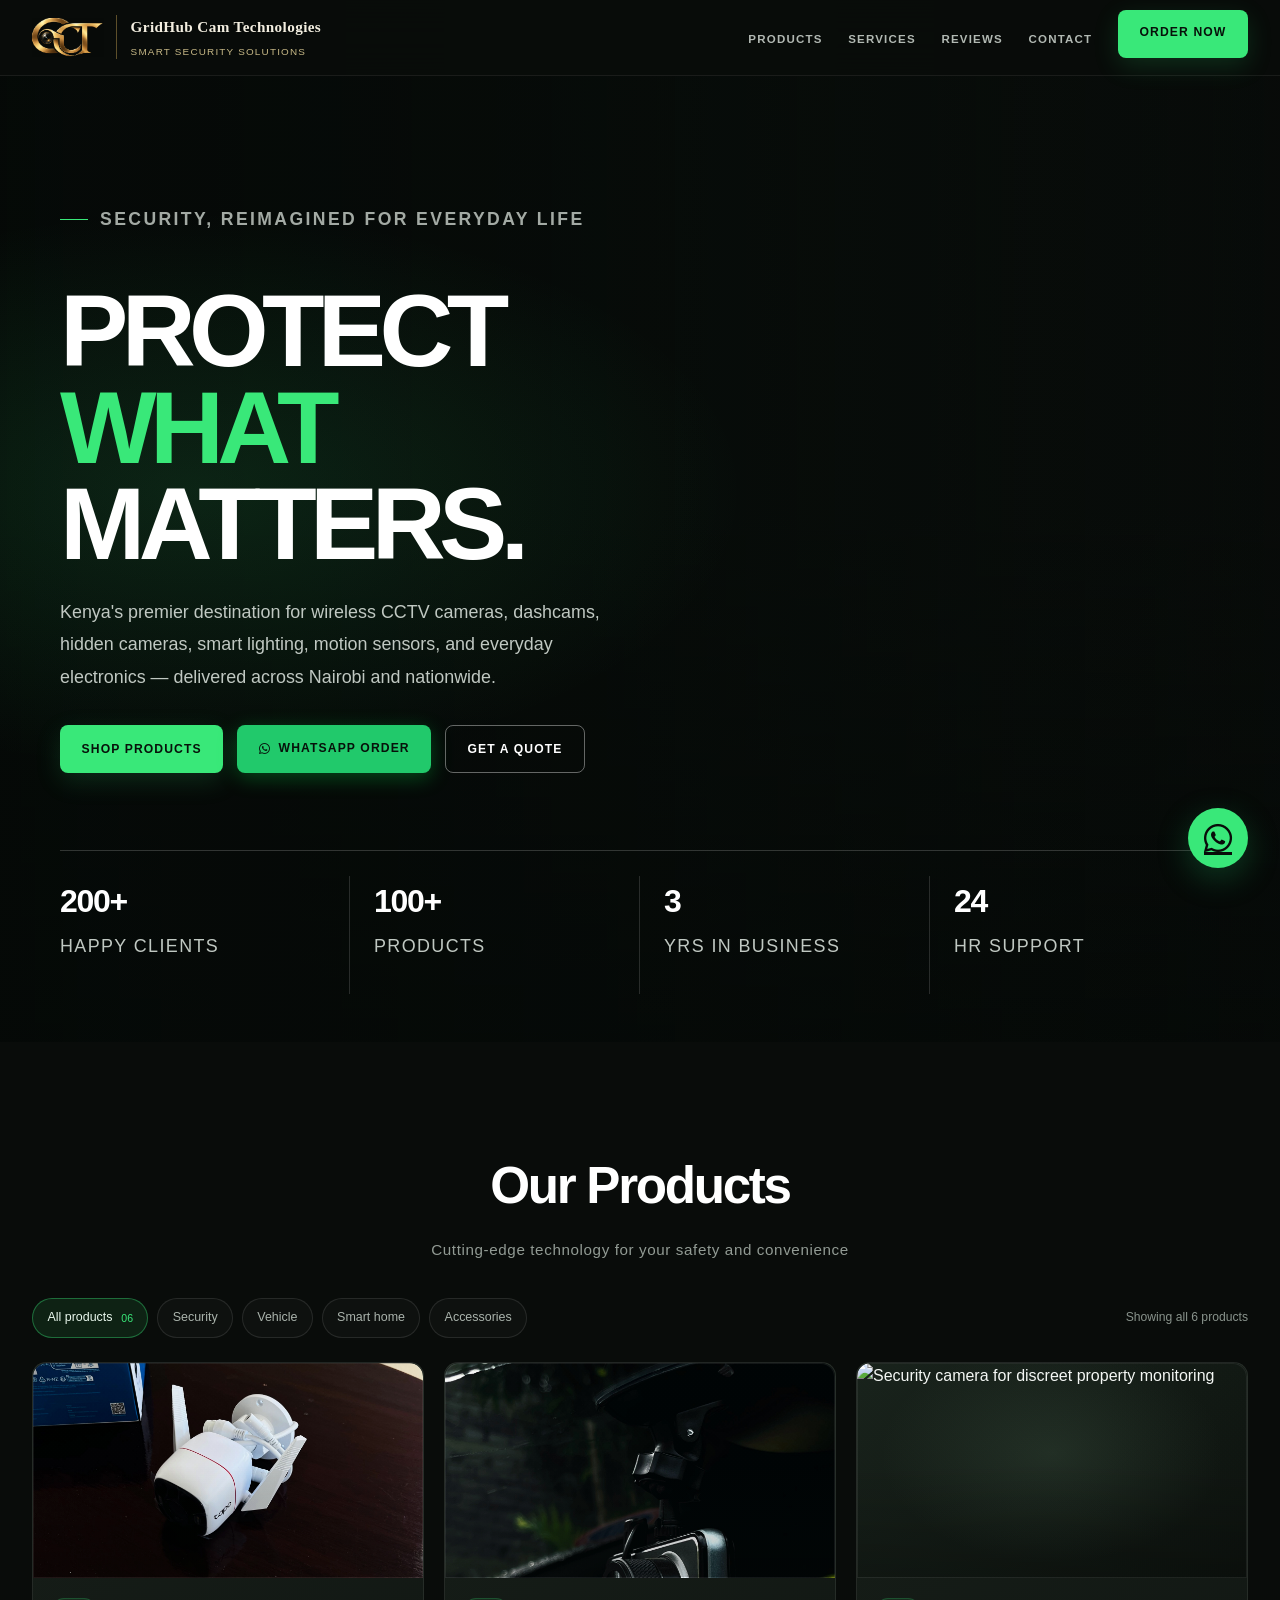
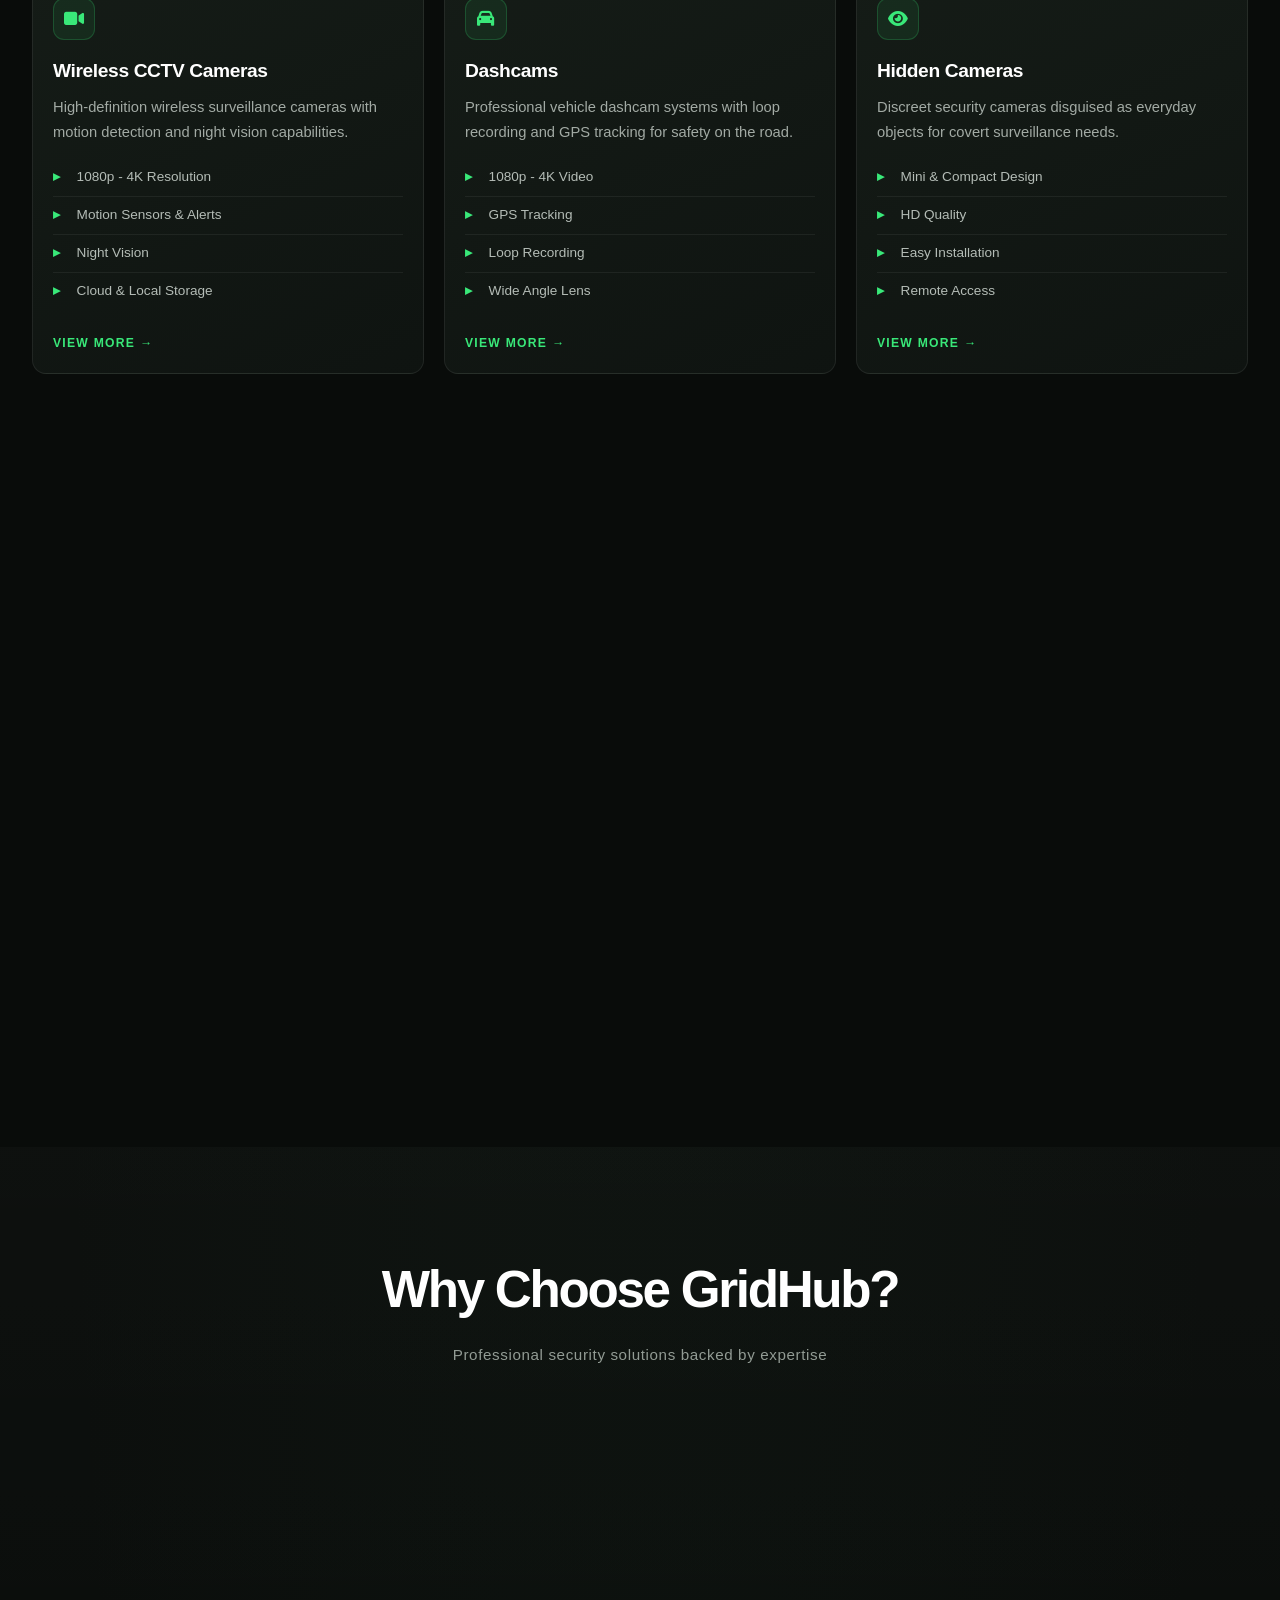
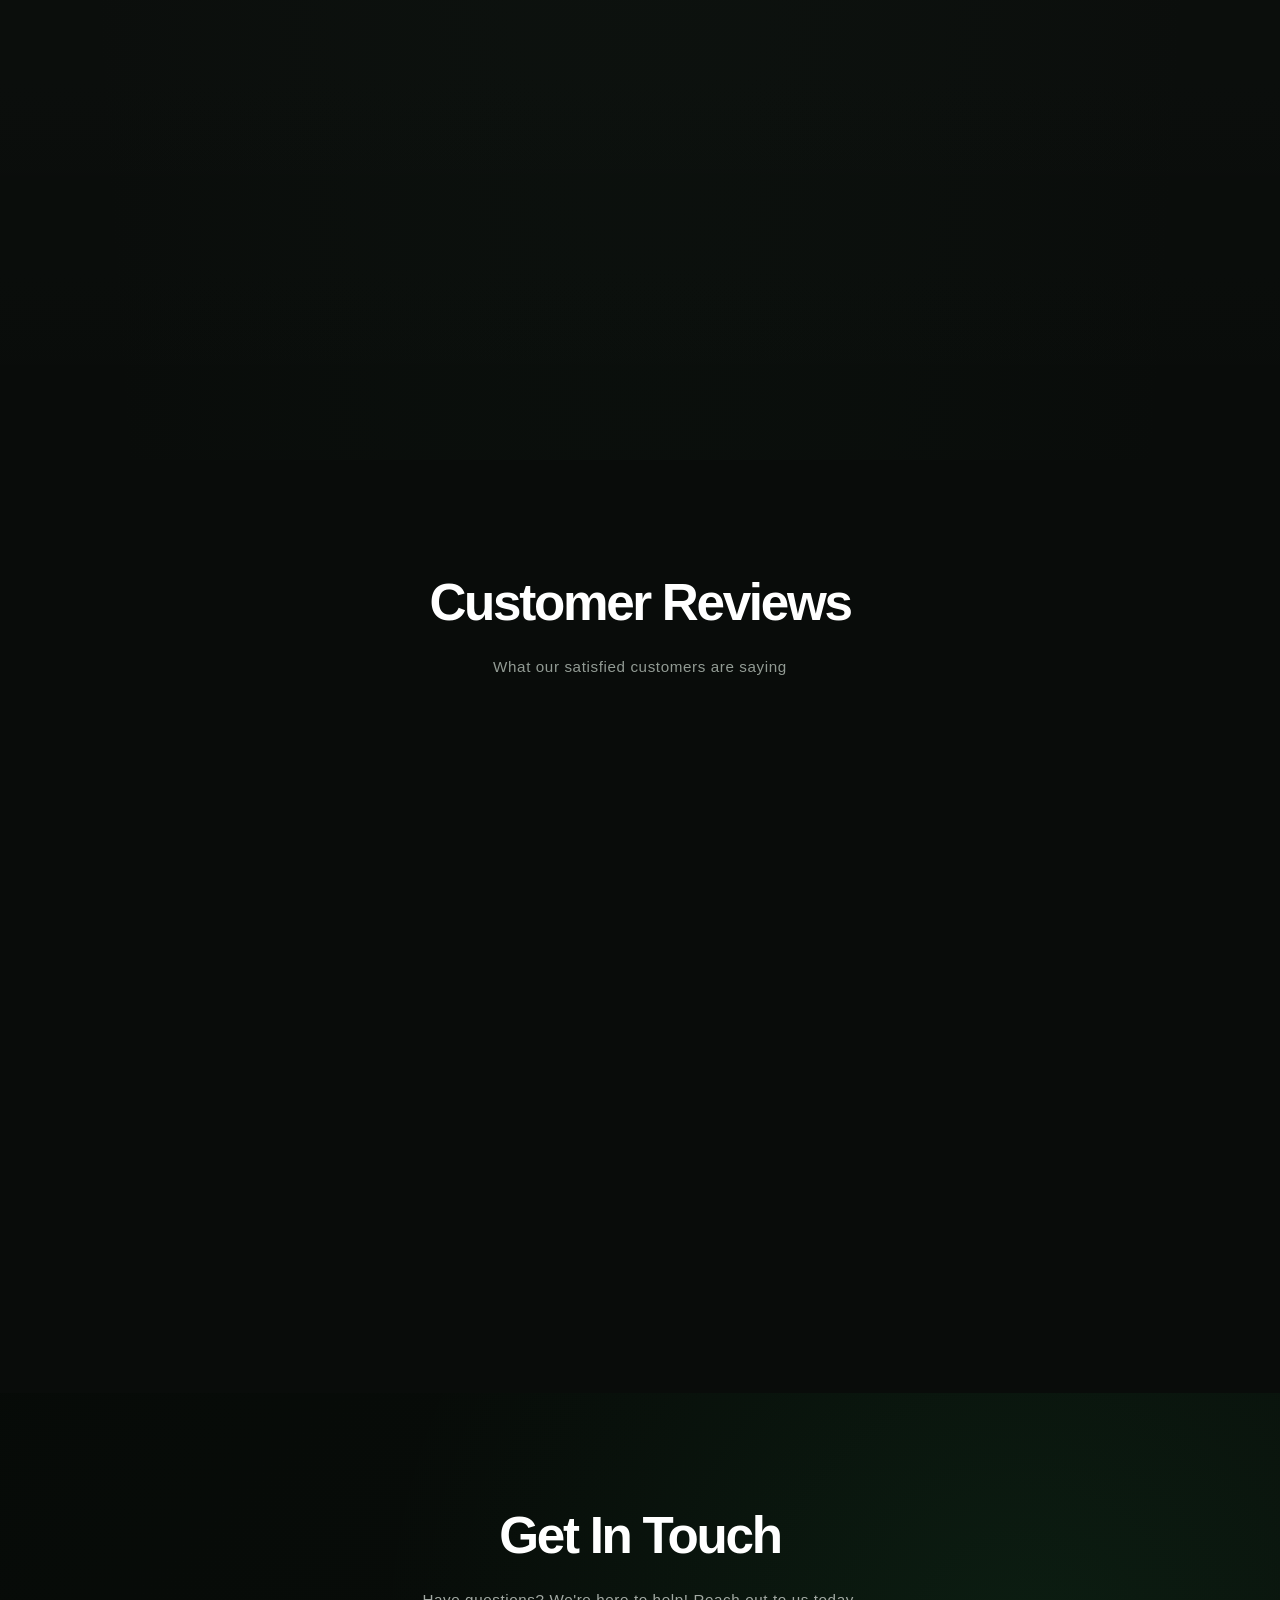
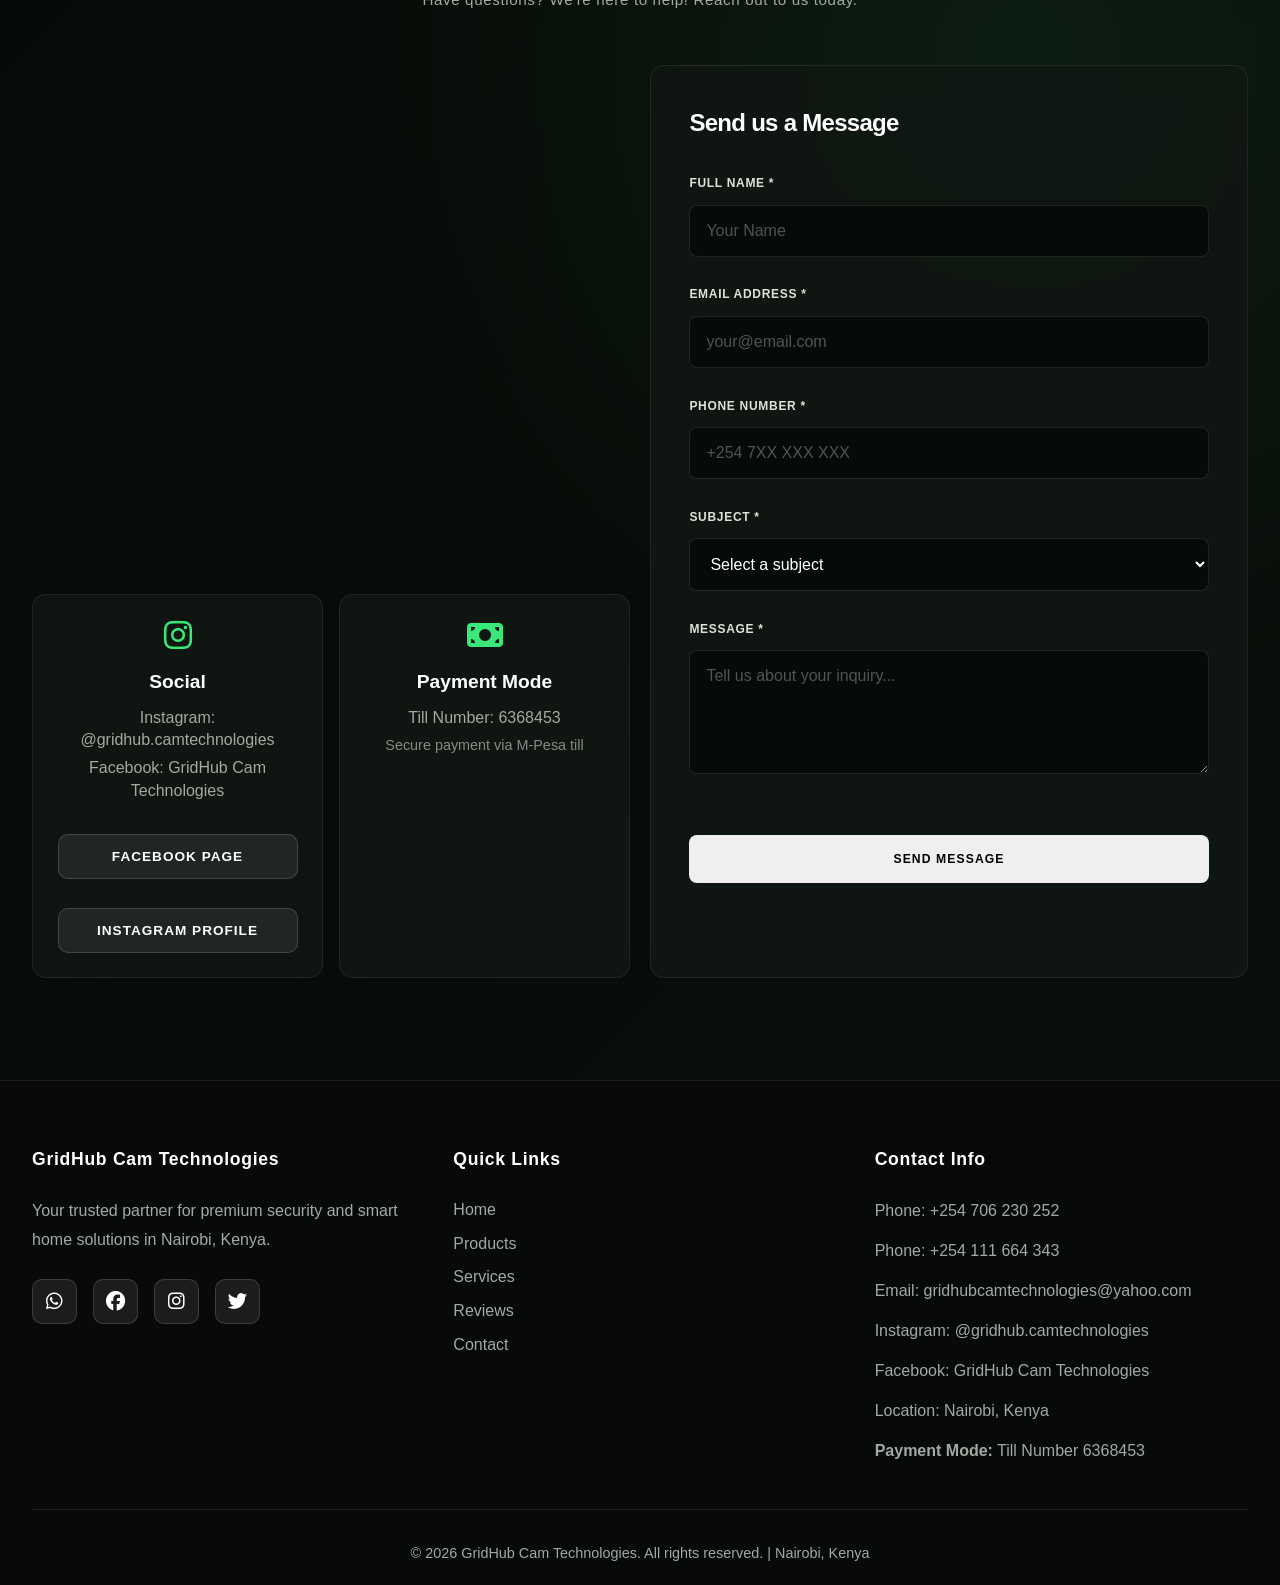
==== commit 2eae692a: "added a favicon" ====
--- a/index.html
+++ b/index.html
@@ -6,6 +6,7 @@
     <meta name="description" content="GridHub Cam Technologies - Premium Wireless CCTV Cameras, Dashcams, Hidden Cameras, Smart Lights & Security Solutions in Nairobi, Kenya">
     <meta name="keywords" content="CCTV cameras, dashcams, hidden cameras, smart lights, security solutions, Nairobi Kenya">
     <meta name="author" content="GridHub Cam Technologies">
+    <link rel="icon" type="image/svg+xml" href="images/gct-favicon.svg">
     <link rel="stylesheet" href="css/style.css">
     <link rel="stylesheet" href="https://cdnjs.cloudflare.com/ajax/libs/font-awesome/6.4.0/css/all.min.css">
     <title>GridHub Cam Technologies - Premium Security Solutions | Nairobi, Kenya</title>
--- a/css/style.css
+++ b/css/style.css
@@ -96,15 +96,17 @@
     flex-direction: column;
     justify-content: center;
     gap: 0.25rem;
+    padding-left: 0.85rem;
+    border-left: 1px solid rgba(212, 177, 91, 0.42);
     white-space: nowrap;
 }
 
 .brand-name {
-    color: #f5e2b0;
+    color: #f3eee0;
     font-family: Georgia, "Times New Roman", serif;
     font-size: 0.95rem;
     font-weight: 600;
-    letter-spacing: 0.035em;
+    letter-spacing: 0.025em;
 }
 
 .brand-subtitle {
@@ -2300,15 +2302,20 @@
     }
 
     .logo-box {
-        width: 60px;
+        width: 56px;
     }
 
     .brand-name {
-        font-size: 0.78rem;
+        font-size: clamp(0.66rem, 3.3vw, 0.76rem);
     }
 
     .brand-subtitle {
-        font-size: 0.53rem;
+        font-size: clamp(0.48rem, 2.25vw, 0.52rem);
+        letter-spacing: 0.09em;
+    }
+
+    .brand-text {
+        padding-left: 0.65rem;
     }
 
     .navbar {
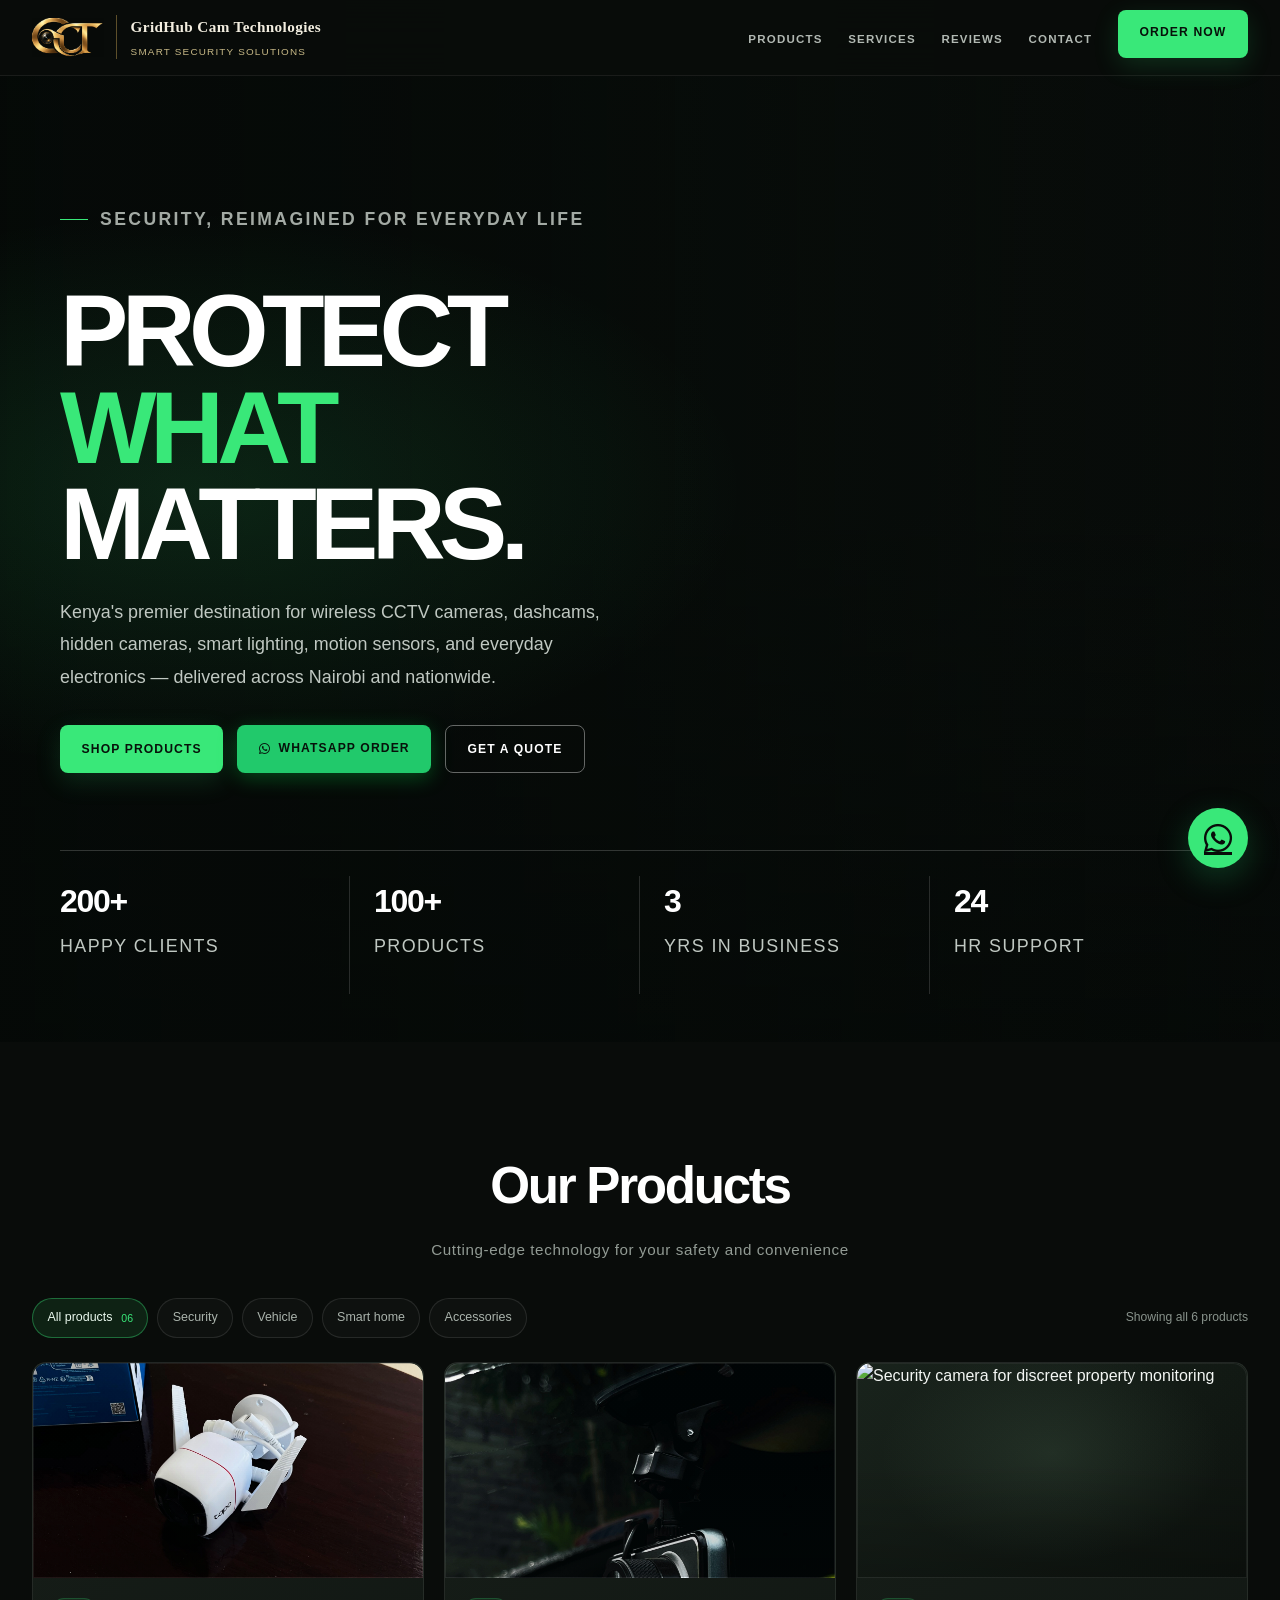
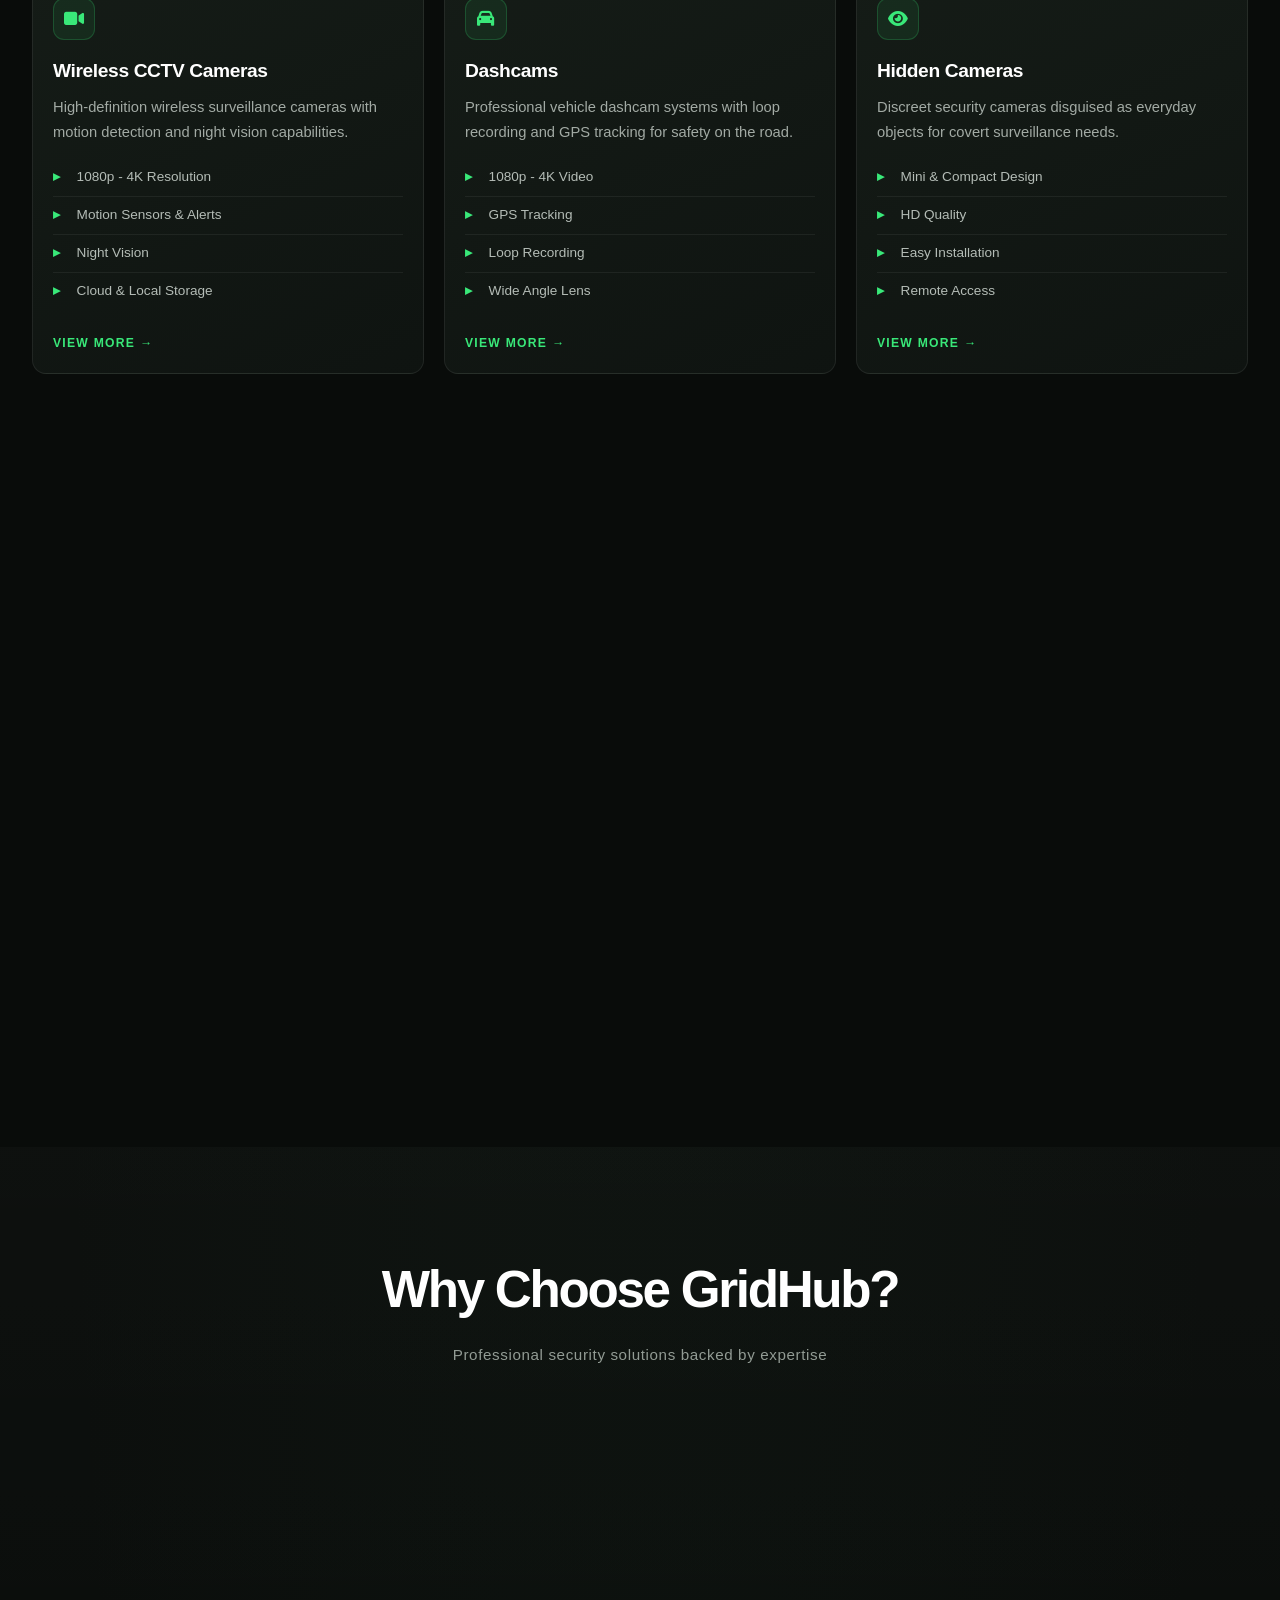
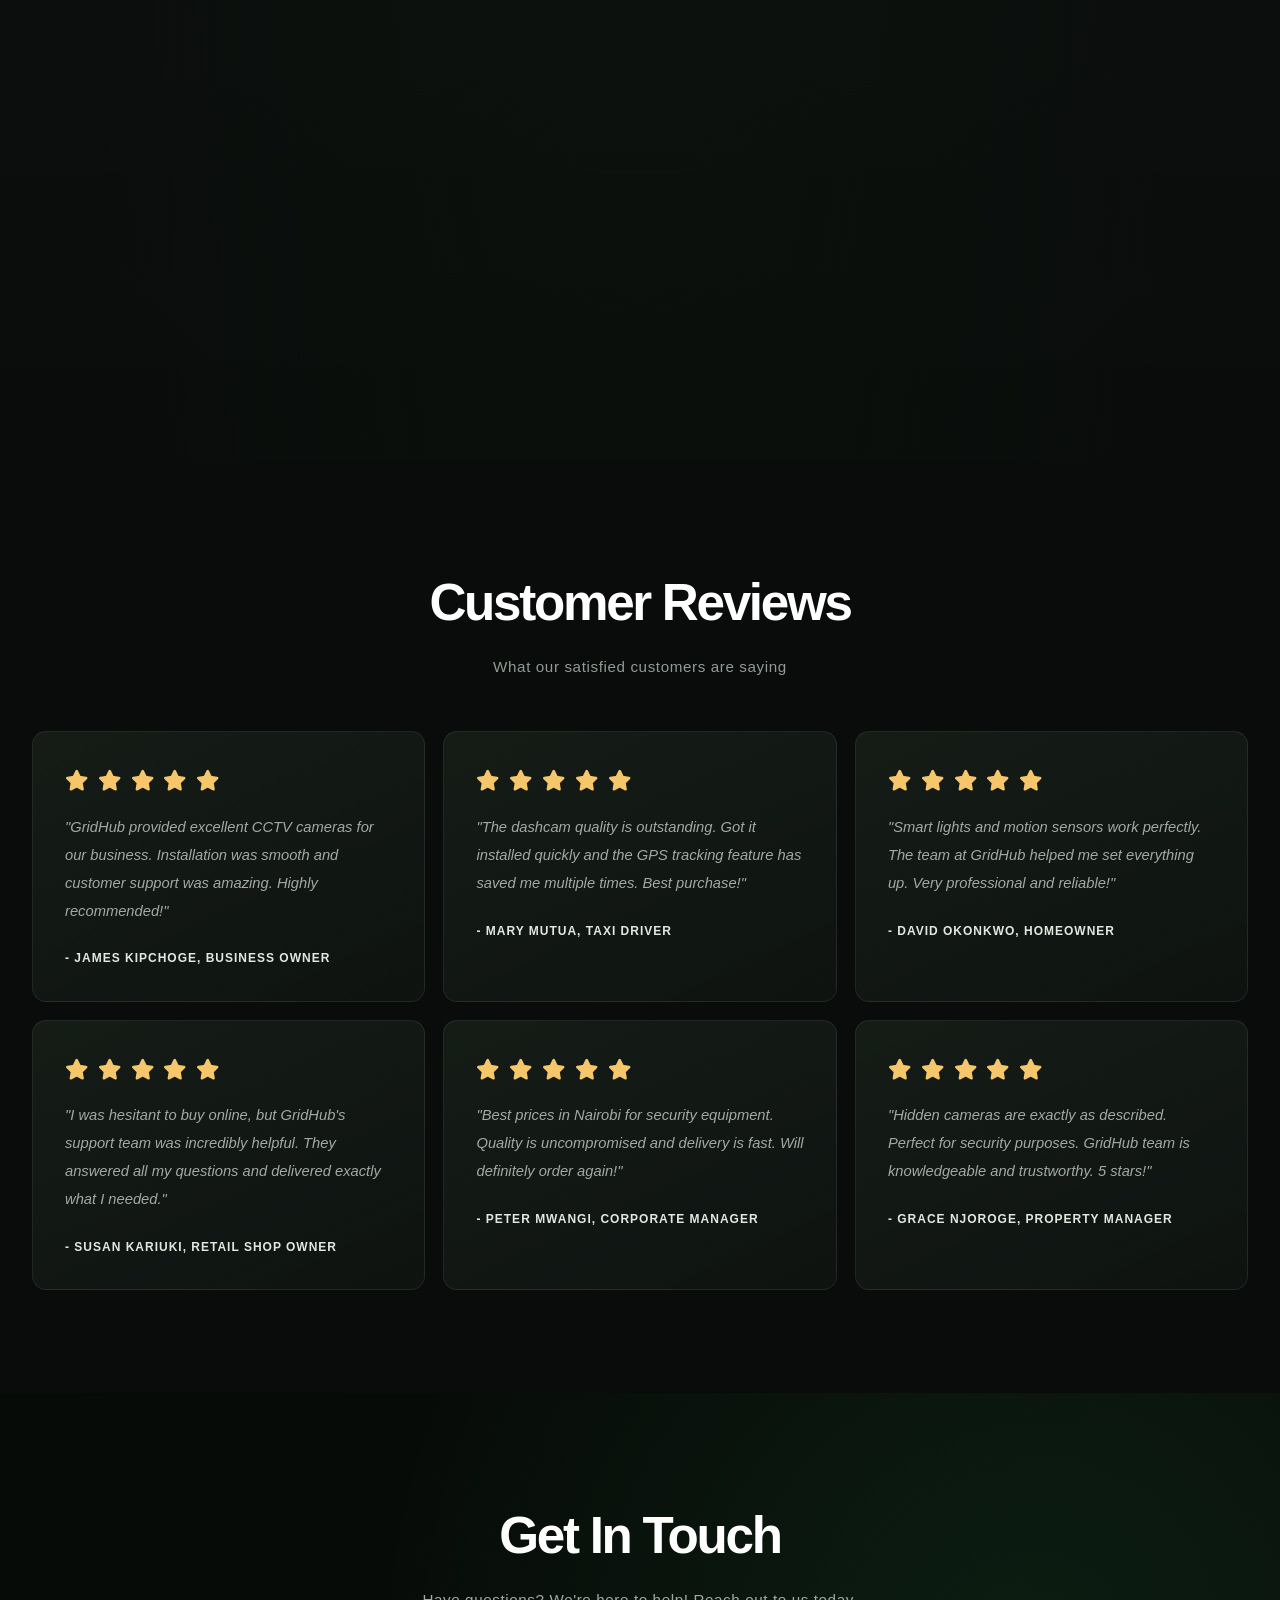
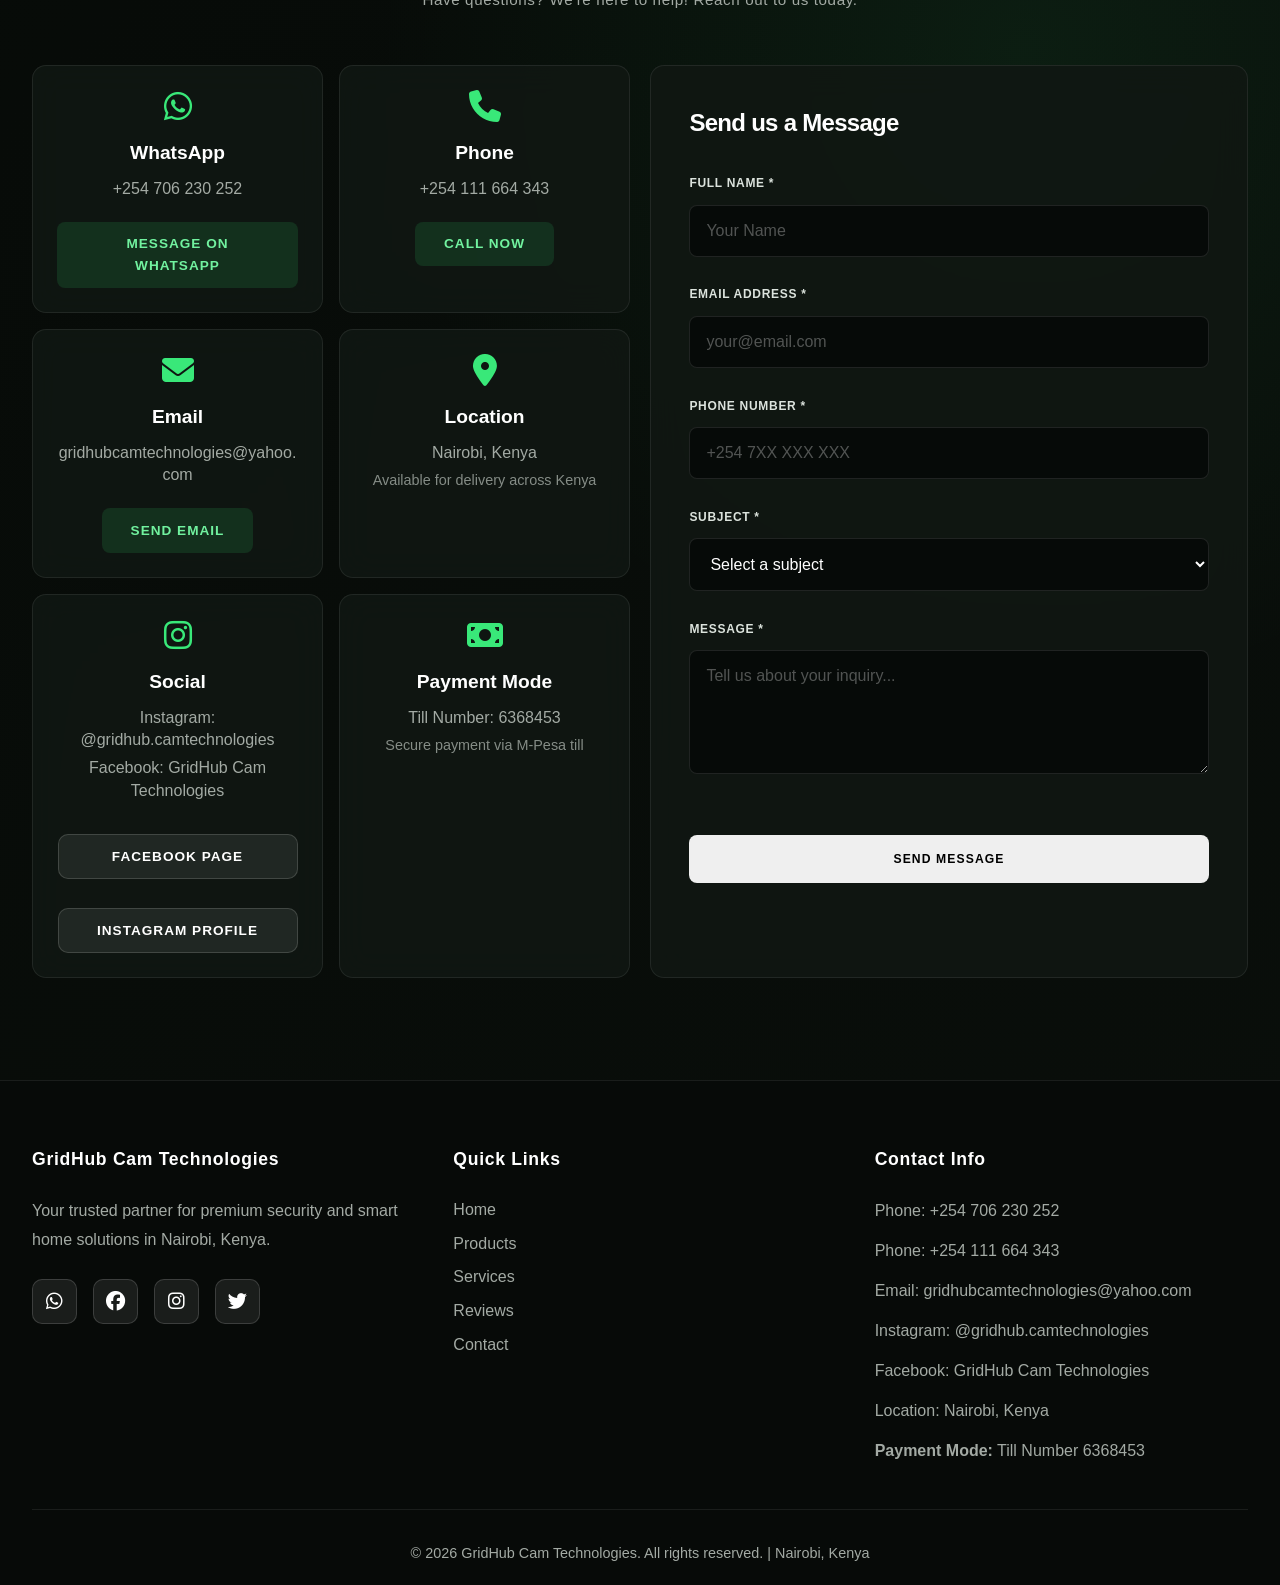
==== commit a63c7603: "updated the favicon" ====
--- a/index.html
+++ b/index.html
@@ -6,7 +6,9 @@
     <meta name="description" content="GridHub Cam Technologies - Premium Wireless CCTV Cameras, Dashcams, Hidden Cameras, Smart Lights & Security Solutions in Nairobi, Kenya">
     <meta name="keywords" content="CCTV cameras, dashcams, hidden cameras, smart lights, security solutions, Nairobi Kenya">
     <meta name="author" content="GridHub Cam Technologies">
-    <link rel="icon" type="image/svg+xml" href="images/gct-favicon.svg">
+    <link rel="icon" type="image/x-icon" href="favicon.ico?v=1">
+    <link rel="icon" type="image/png" sizes="512x512" href="images/gct-favicon.png?v=1">
+    <link rel="icon" type="image/svg+xml" href="images/gct-favicon.svg?v=1">
     <link rel="stylesheet" href="css/style.css">
     <link rel="stylesheet" href="https://cdnjs.cloudflare.com/ajax/libs/font-awesome/6.4.0/css/all.min.css">
     <title>GridHub Cam Technologies - Premium Security Solutions | Nairobi, Kenya</title>
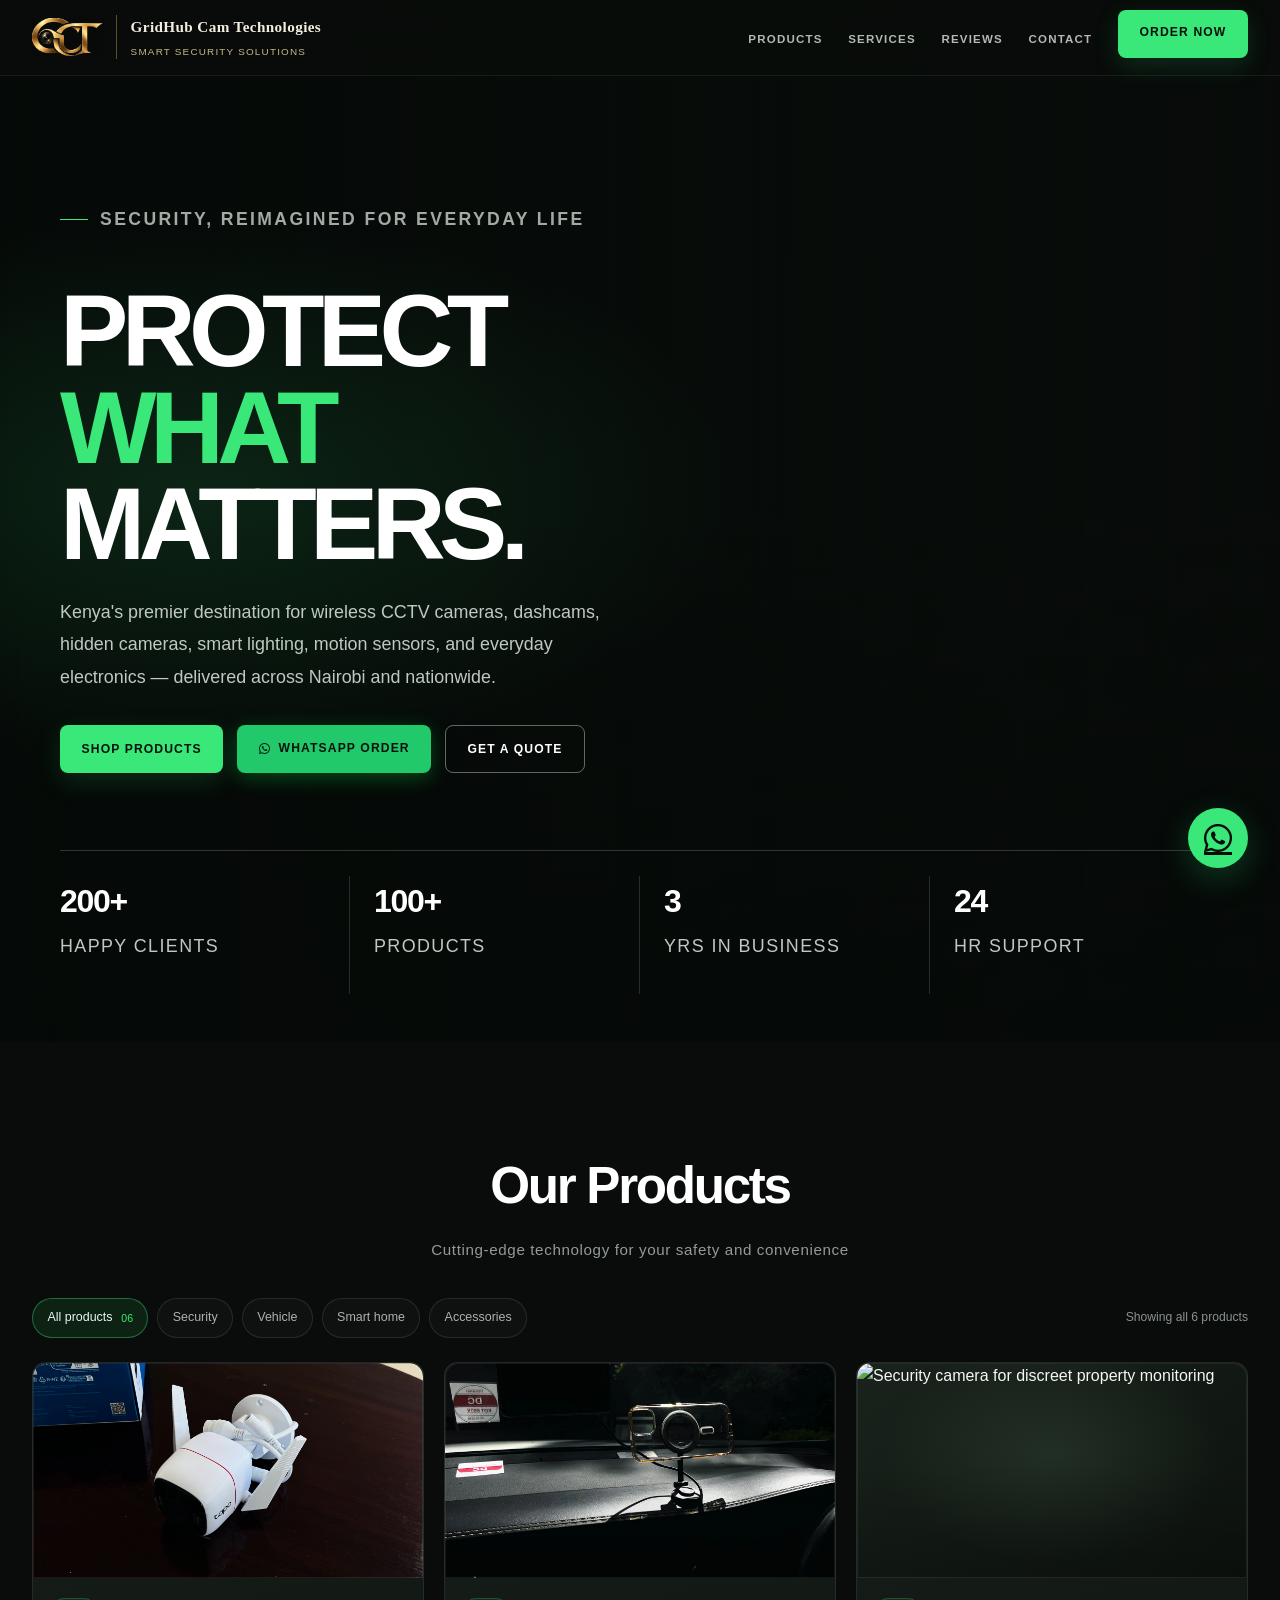
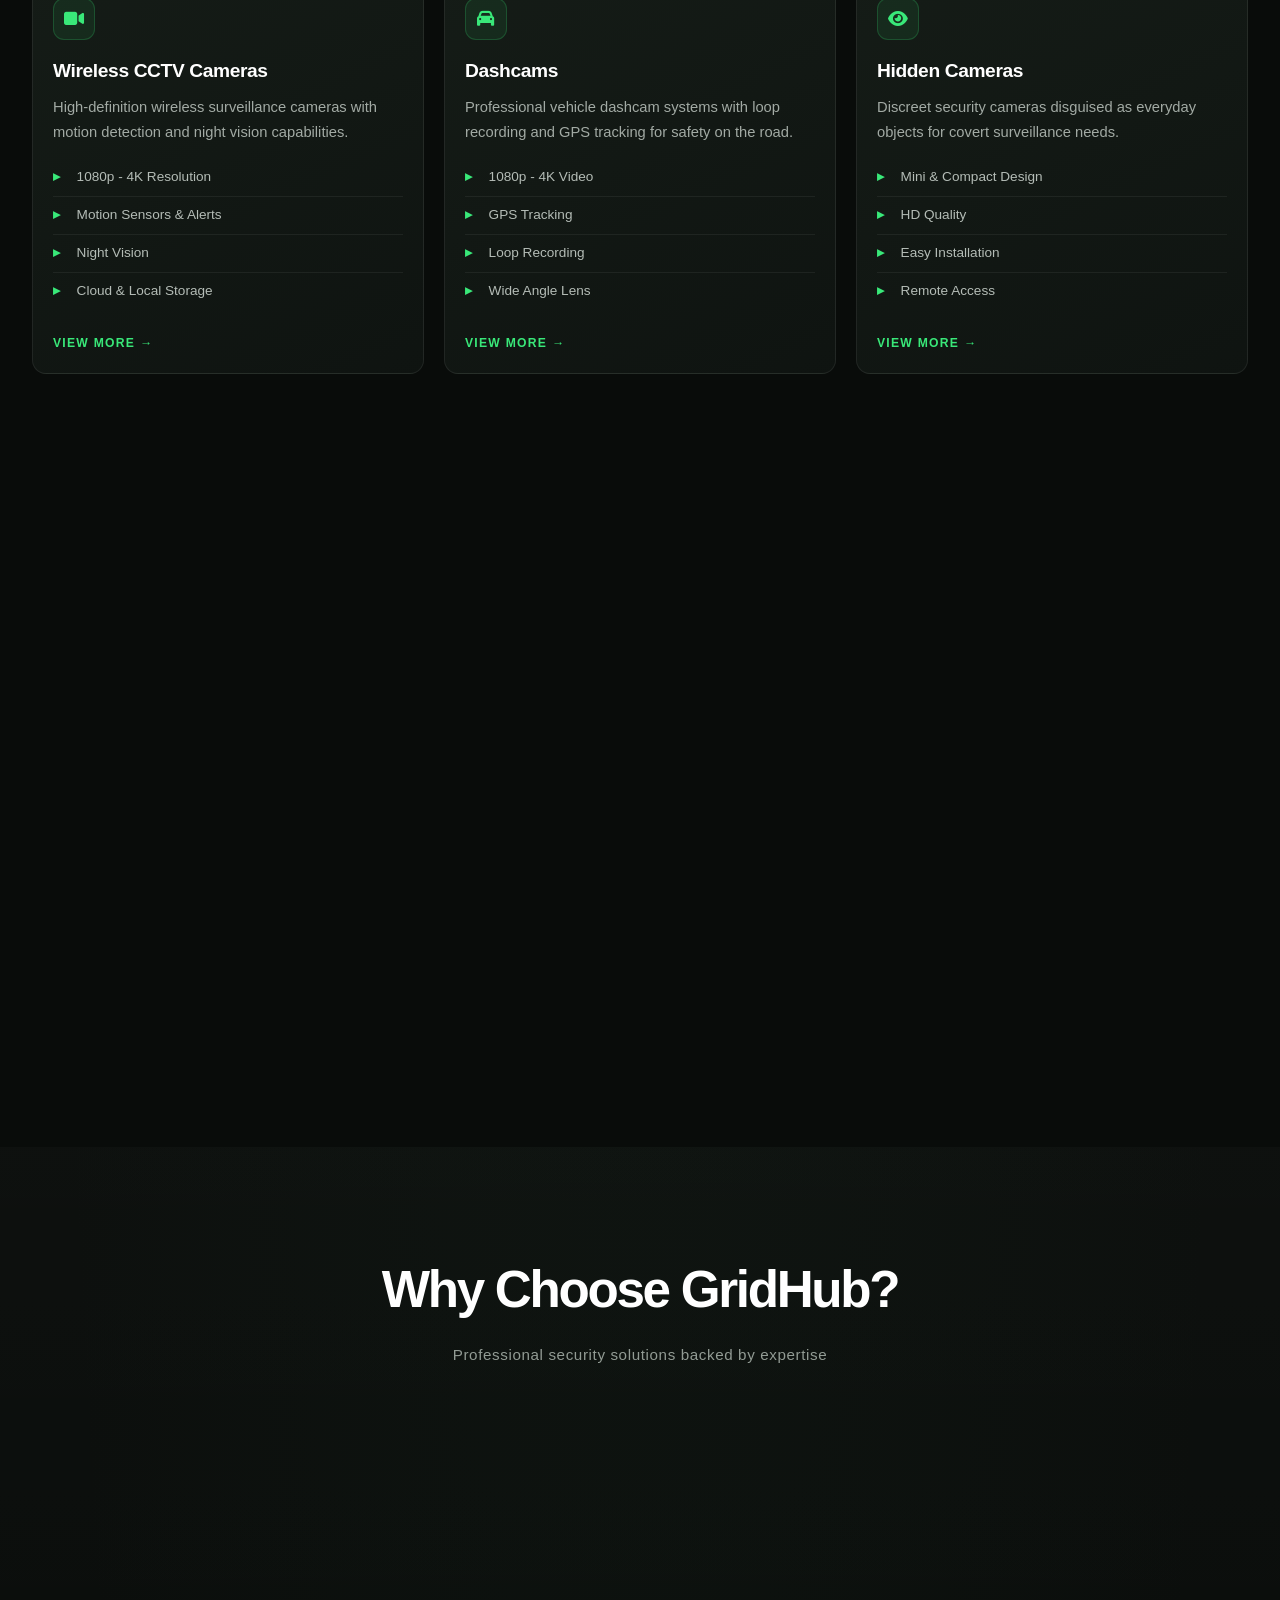
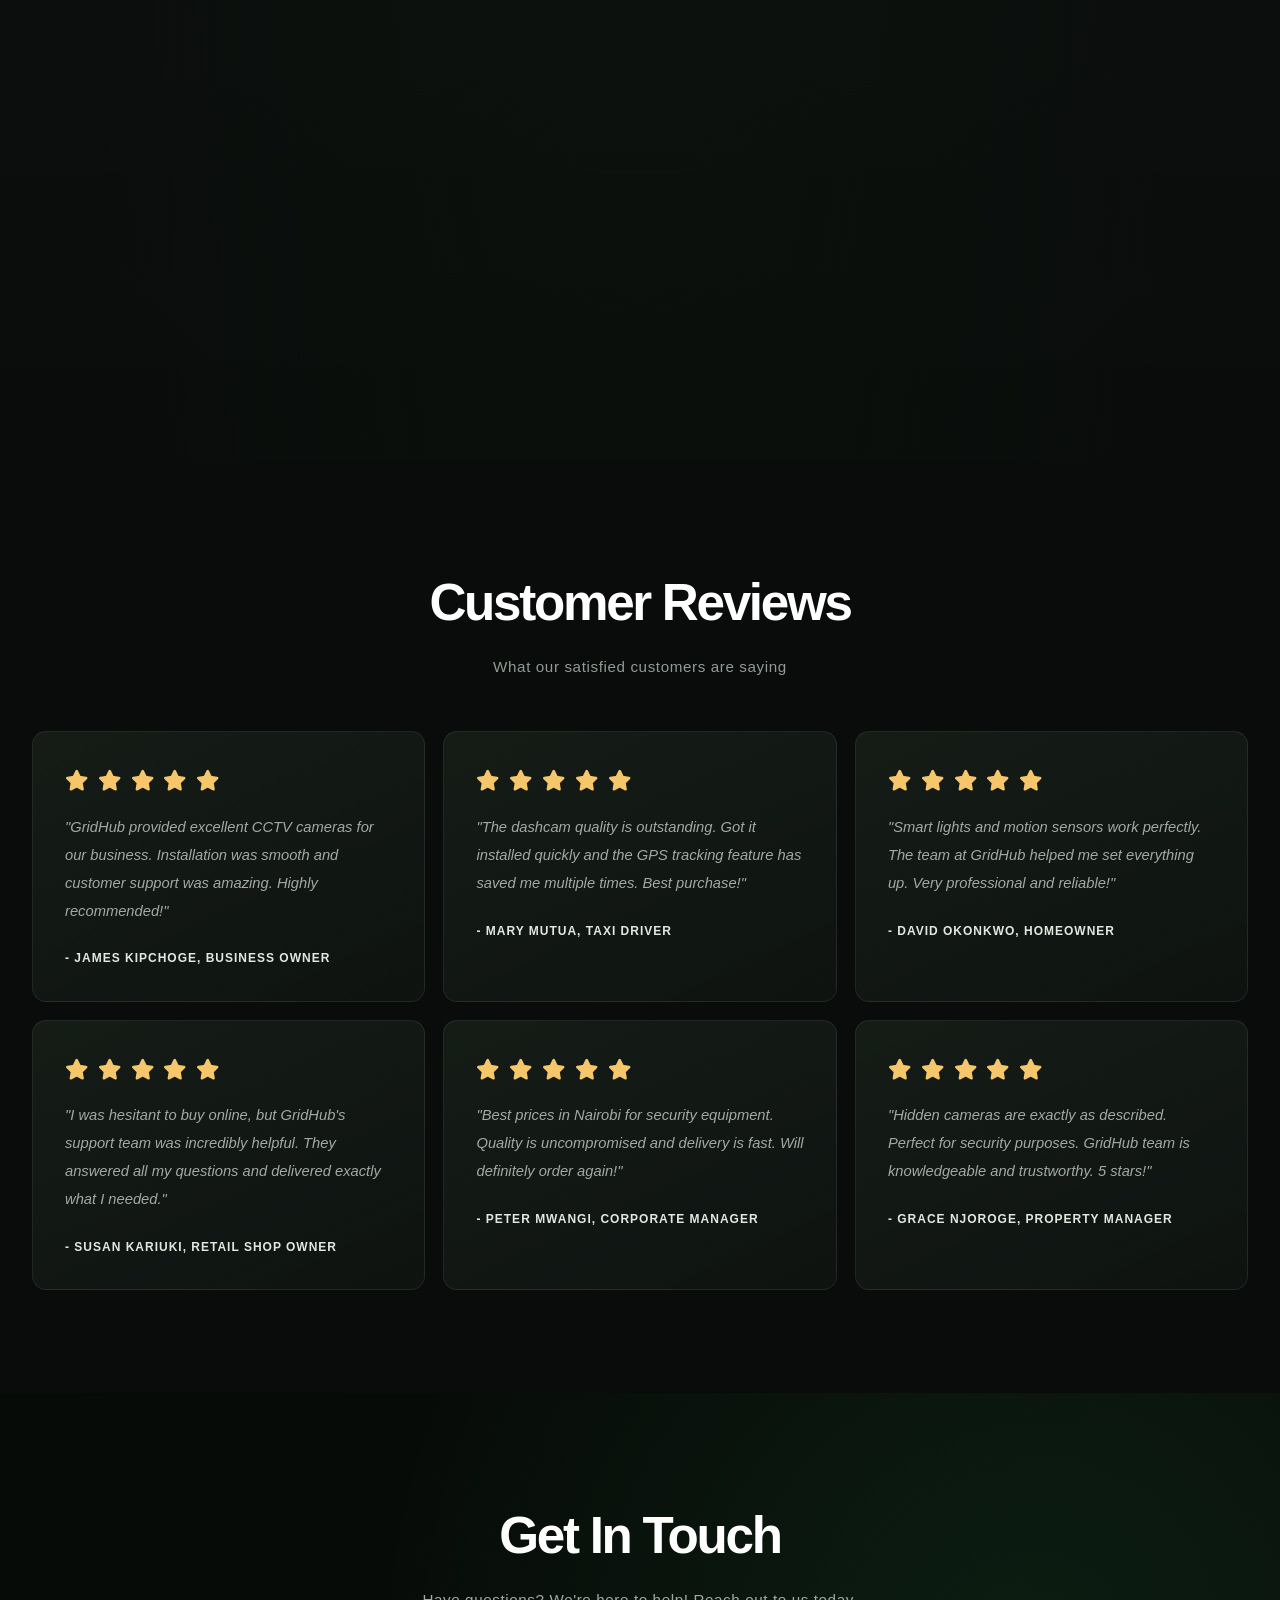
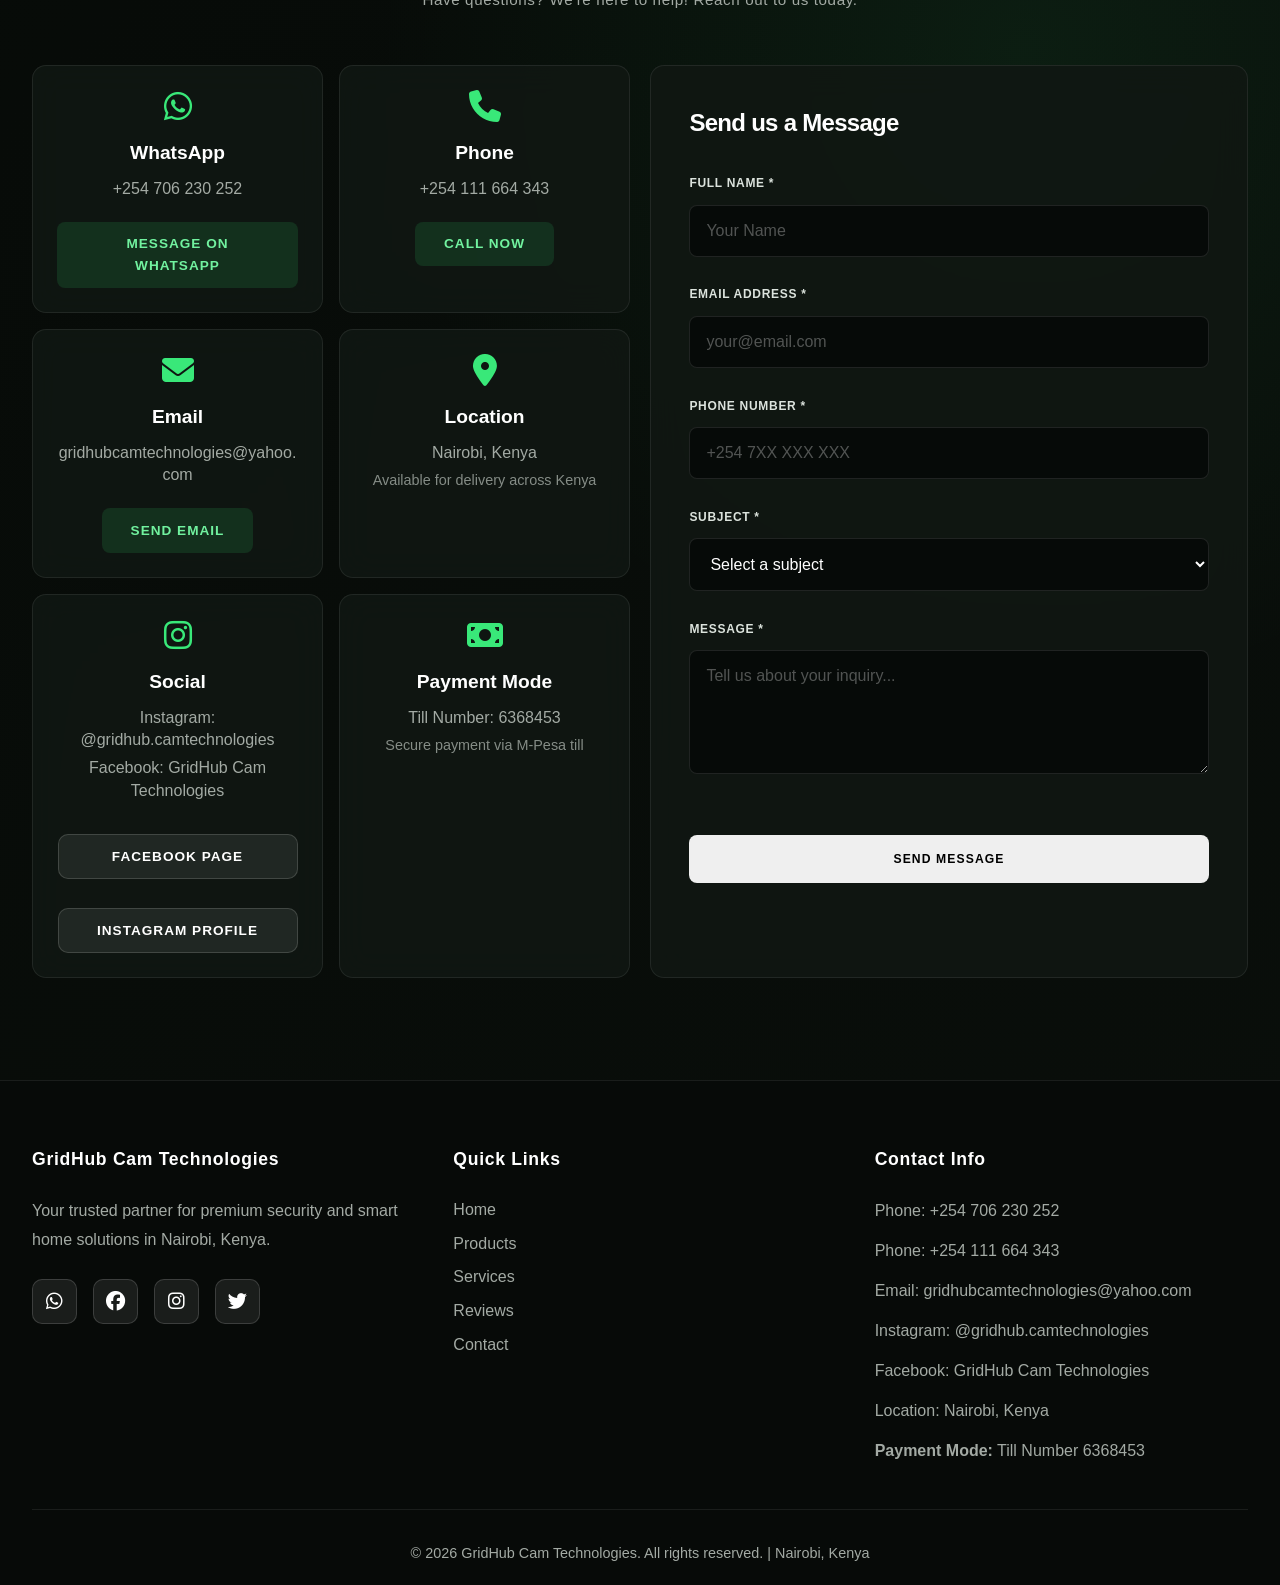
==== commit 35c388ee: "added more products" ====
--- a/index.html
+++ b/index.html
@@ -113,7 +113,7 @@
             <!-- Product 2: Dashcams -->
             <a href="products/dashcams.html" class="product-card product-link" data-product-category="vehicle">
                 <div class="product-card-image">
-                    <img src="images/balhuo screen dashcam.jpeg" alt="Balhuo screen dashcam" loading="lazy">
+                    <img src="images/Screen dashcam with magnetic phone case 2.jpeg" alt="Screen dashcam with magnetic phone case" loading="lazy">
                 </div>
                 <div class="product-icon">
                     <i class="fas fa-car"></i>
@@ -170,13 +170,13 @@
             <!-- Product 5: Electronics -->
             <a href="products/electronics.html" class="product-card product-link" data-product-category="accessories">
                 <div class="product-card-image">
-                    <img src="images/magnetic car wireless charger.jpeg" alt="Magnetic wireless car charger" loading="lazy">
+                    <img src="images/Magnetic phone mount with phone case.jpg" alt="Magnetic phone mount with phone case" loading="lazy">
                 </div>
                 <div class="product-icon">
                     <i class="fas fa-microchip"></i>
                 </div>
                 <h3>General Electronics</h3>
-                <p>Quality electronic components, cables, and accessories for all your tech needs.</p>
+                <p>Quality electronic components, cables, and car phone mounts for all your tech needs.</p>
                 <ul>
                     <li>Cables & Adapters</li>
                     <li>Power Supplies</li>
